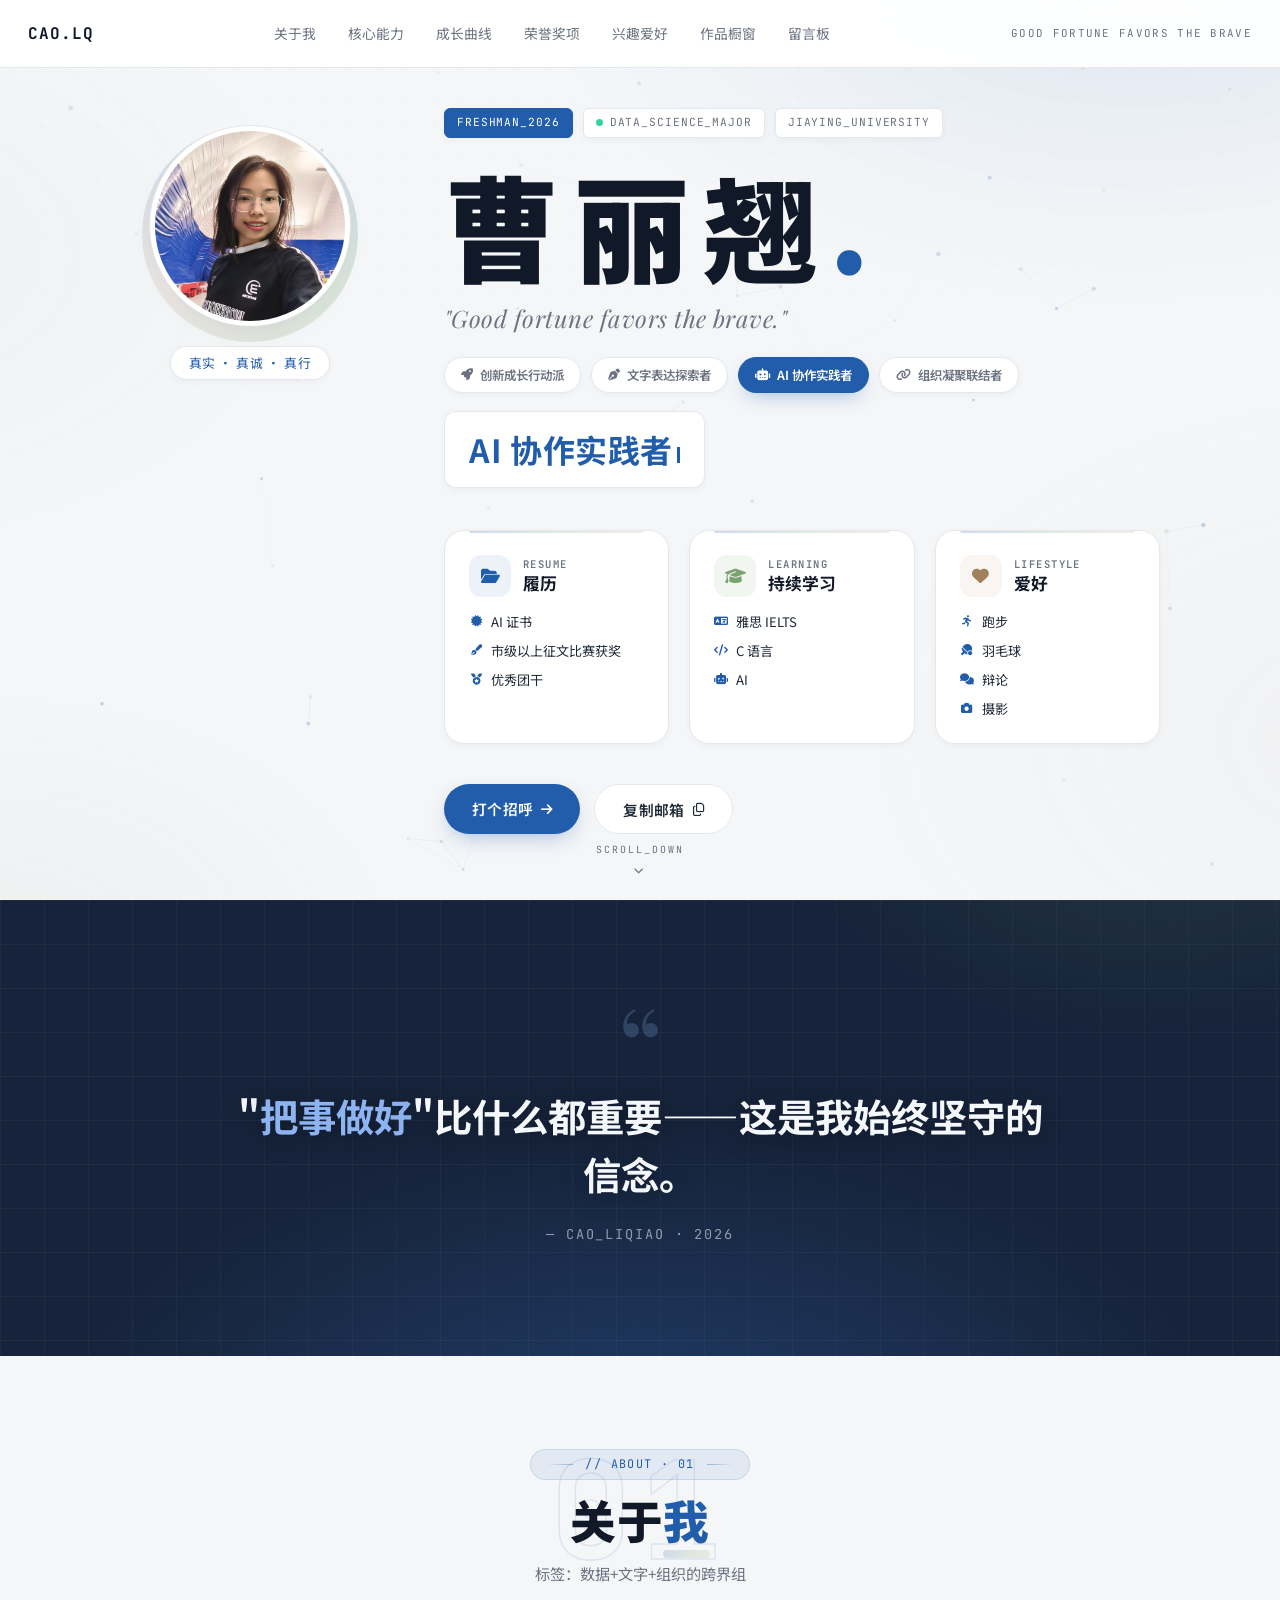
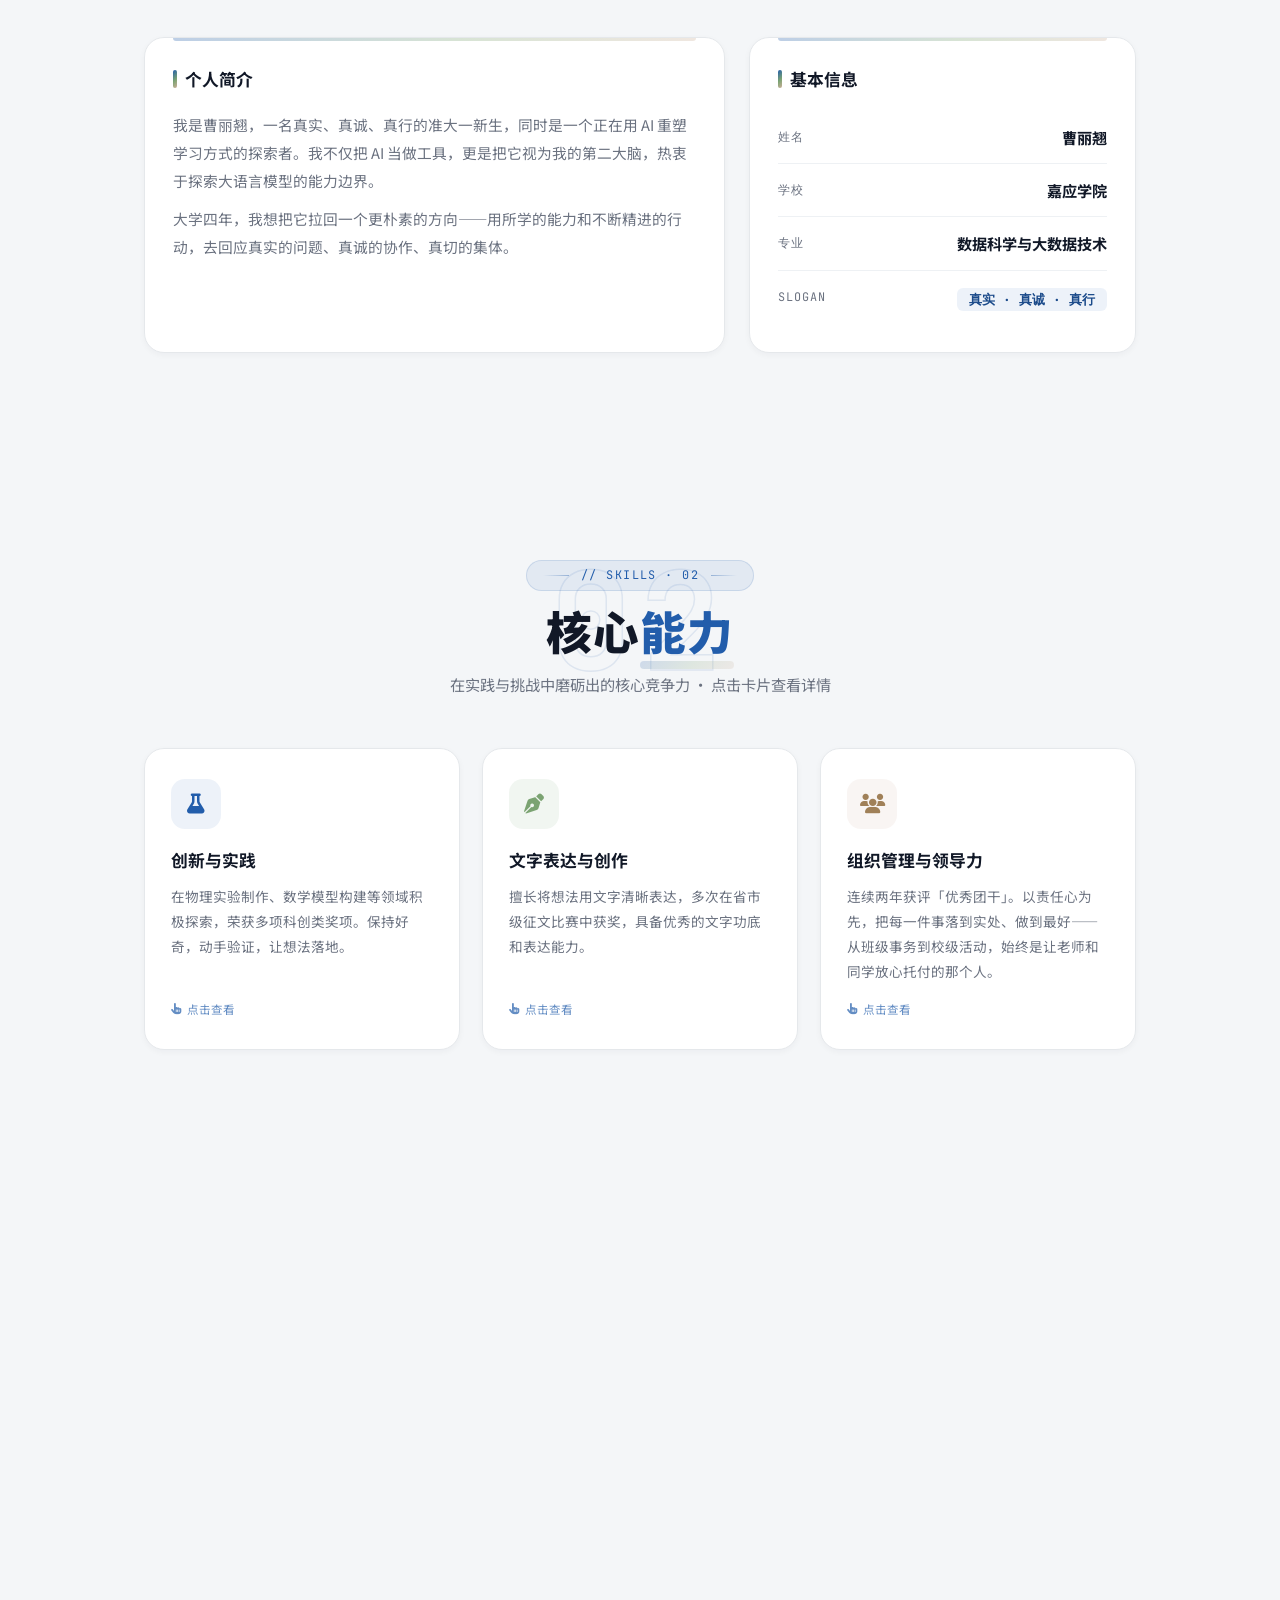
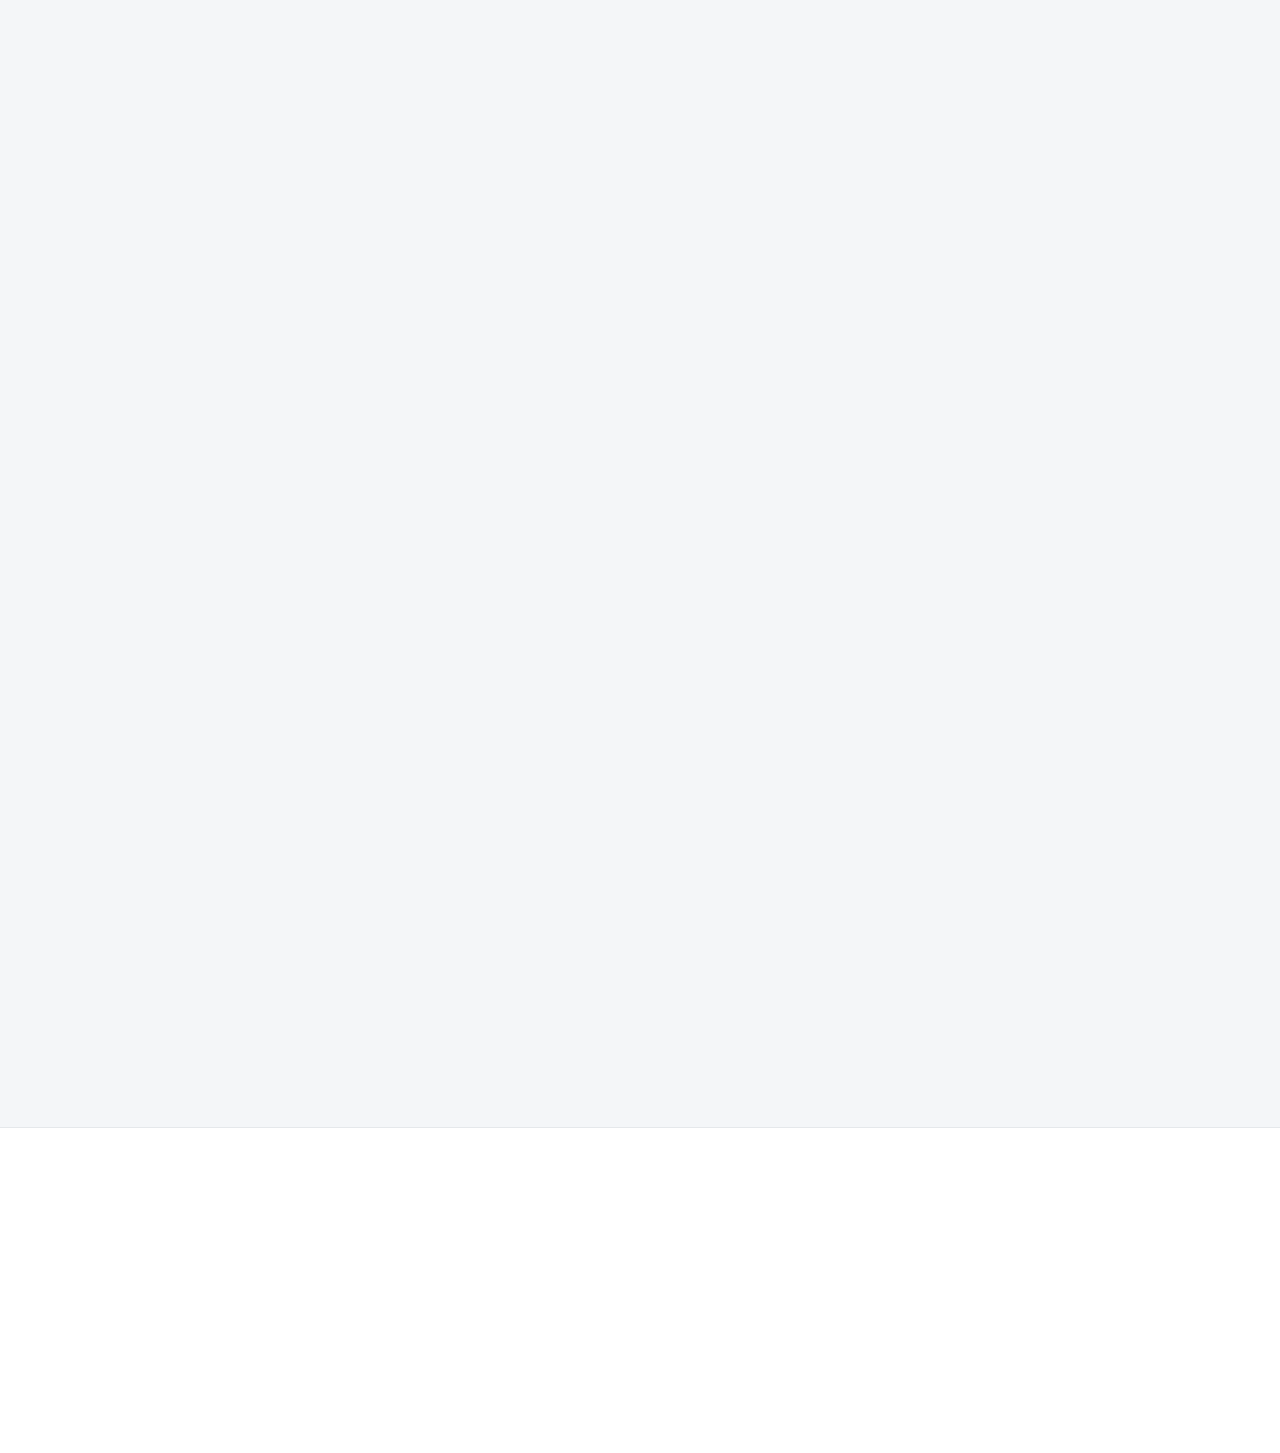
==== index.html @ 05ab41dd "Initial commit: personal resume site" ====
<!DOCTYPE html>
<html lang="zh-CN" data-theme="light">
<head>
  <meta charset="utf-8" />
  <meta name="viewport" content="width=device-width, initial-scale=1" />
  <title>曹丽翘 | 个人主页</title>
  <meta name="description" content="曹丽翘的个人主页 — 文字表达的探索者。Good fortune favors the brave." />
  <meta name="keywords" content="曹丽翘,个人简历,嘉应学院,数据科学与大数据技术,AI" />

  <!-- 字体 & 图标 -->
  <link rel="stylesheet" href="https://cdnjs.cloudflare.com/ajax/libs/font-awesome/6.5.1/css/all.min.css" />
  <link rel="preconnect" href="https://fonts.googleapis.com" />
  <link rel="preconnect" href="https://fonts.gstatic.com" crossorigin />
  <link href="https://fonts.googleapis.com/css2?family=JetBrains+Mono:wght@400;500;600;700&family=Noto+Sans+SC:wght@300;400;500;700;900&family=Playfair+Display:ital,wght@0,400;0,700;0,900;1,400;1,700;1,900&display=swap" rel="stylesheet" />

  <link rel="stylesheet" href="css/style.css" />
</head>
<body>

  <!-- 顶部滚动进度条 -->
  <div id="progress-bar" aria-hidden="true"></div>

  <!-- 背景粒子画布 -->
  <canvas id="particle-canvas" aria-hidden="true"></canvas>

  <!-- 自定义光标 -->
  <div class="cursor-dot" aria-hidden="true"></div>
  <div class="cursor-ring" aria-hidden="true"></div>

  <!-- ======== 导航 ======== -->
  <header class="nav" id="top">
    <a class="nav-logo" href="#top">CAO.LQ</a>
    <nav class="nav-links" aria-label="主导航">
      <a href="#about">关于我</a>
      <a href="#skills">核心能力</a>
      <a href="#growth">成长曲线</a>
      <a href="#honors">荣誉奖项</a>
      <a href="#interests">兴趣爱好</a>
      <a href="#showcase">作品橱窗</a>
      <a href="#guestbook">留言板</a>
    </nav>
    <span class="nav-tagline">GOOD FORTUNE FAVORS THE BRAVE</span>
    <button class="nav-burger" aria-label="打开菜单"><i class="fa-solid fa-bars"></i></button>
  </header>

  <!-- ======== Hero ======== -->
  <section class="hero" id="hero">
    <div class="hero-inner">
      <aside class="hero-visual" data-reveal>
        <div class="hero-avatar">
          <img src="assets/avatar.jpg" alt="曹丽翘" />
        </div>
        <span class="hero-motto">真实 · 真诚 · 真行</span>
      </aside>

      <div class="hero-content">
        <div class="hero-tags" data-reveal>
          <span class="tag tag-dark">FRESHMAN_2026</span>
          <span class="tag"><span class="tag-dot"></span>DATA_SCIENCE_MAJOR</span>
          <span class="tag">JIAYING_UNIVERSITY</span>
        </div>

        <h1 class="hero-name" aria-label="曹丽翘">
          <span class="hero-char" data-reveal>曹</span>
          <span class="hero-char" data-reveal>丽</span>
          <span class="hero-char" data-reveal>翘</span>
          <span class="hero-char hero-dot" data-reveal>.</span>
        </h1>

        <p class="hero-quote" data-reveal>"Good fortune favors the brave."</p>

        <div class="hero-role-switcher" id="hero-role-switcher" data-reveal>
          <div class="role-tabs" role="tablist" aria-label="角色标签">
            <button class="role-tab active" role="tab" aria-selected="true" data-index="0">
              <i class="fa-solid fa-rocket"></i> 创新成长行动派
            </button>
            <button class="role-tab" role="tab" aria-selected="false" data-index="1">
              <i class="fa-solid fa-pen-nib"></i> 文字表达探索者
            </button>
            <button class="role-tab" role="tab" aria-selected="false" data-index="2">
              <i class="fa-solid fa-robot"></i> AI 协作实践者
            </button>
            <button class="role-tab" role="tab" aria-selected="false" data-index="3">
              <i class="fa-solid fa-link"></i> 组织凝聚联结者
            </button>
          </div>
          <div class="role-display">
            <span class="role-text" id="role-text">创新成长行动派</span>
            <span class="role-cursor" aria-hidden="true"></span>
          </div>
        </div>

        <div class="hero-badges" data-reveal>
          <div class="badge-card">
            <div class="badge-head">
              <div class="badge-icon"><i class="fa-solid fa-folder-open"></i></div>
              <div class="badge-label">RESUME <strong>履历</strong></div>
            </div>
            <ul class="badge-list">
              <li><i class="fa-solid fa-certificate"></i>AI 证书</li>
              <li><i class="fa-solid fa-pen-fancy"></i>市级以上征文比赛获奖</li>
              <li><i class="fa-solid fa-medal"></i>优秀团干</li>
            </ul>
          </div>
          <div class="badge-card">
            <div class="badge-head">
              <div class="badge-icon"><i class="fa-solid fa-graduation-cap"></i></div>
              <div class="badge-label">LEARNING <strong>持续学习</strong></div>
            </div>
            <ul class="badge-list">
              <li><i class="fa-solid fa-language"></i>雅思 IELTS</li>
              <li><i class="fa-solid fa-code"></i>C 语言</li>
              <li><i class="fa-solid fa-robot"></i>AI</li>
            </ul>
          </div>
          <div class="badge-card">
            <div class="badge-head">
              <div class="badge-icon"><i class="fa-solid fa-heart"></i></div>
              <div class="badge-label">LIFESTYLE <strong>爱好</strong></div>
            </div>
            <ul class="badge-list">
              <li><i class="fa-solid fa-person-running"></i>跑步</li>
              <li><i class="fa-solid fa-table-tennis-paddle-ball"></i>羽毛球</li>
              <li><i class="fa-solid fa-comments"></i>辩论</li>
              <li><i class="fa-solid fa-camera"></i>摄影</li>
            </ul>
          </div>
        </div>

        <div class="hero-actions" data-reveal>
          <a class="btn btn-primary" href="#guestbook">打个招呼 <i class="fa-solid fa-arrow-right"></i></a>
          <button class="btn btn-ghost" id="copy-email">复制邮箱 <i class="fa-regular fa-copy"></i></button>
        </div>
      </div>
    </div>
    <div class="hero-scroll" aria-hidden="true">SCROLL_DOWN <i class="fa-solid fa-chevron-down"></i></div>
  </section>

  <!-- ======== 信念引用（深色锚点区） ======== -->
  <section class="belief" id="belief">
    <div class="belief-inner" data-reveal>
      <span class="belief-mark" aria-hidden="true">&ldquo;</span>
      <p>"<em>把事做好</em>"比什么都重要——这是我始终坚守的信念。</p>
      <cite>— CAO_LIQIAO · 2026</cite>
    </div>
  </section>

  <main>

    <!-- ======== ABOUT · 关于我 ======== -->
    <section class="section" id="about">
      <div class="section-head" data-reveal data-num="01">
        <span class="section-code">// ABOUT · 01</span>
        <h2>关于<em>我</em></h2>
        <p class="section-sub">标签：数据+文字+组织的跨界组</p>
      </div>

      <div class="about-grid">
        <div class="panel" data-reveal>
          <h3 class="panel-title">个人简介</h3>
          <p>我是曹丽翘，一名真实、真诚、真行的准大一新生，同时是一个正在用 AI 重塑学习方式的探索者。我不仅把 AI 当做工具，更是把它视为我的第二大脑，热衷于探索大语言模型的能力边界。</p>
          <p>大学四年，我想把它拉回一个更朴素的方向——用所学的能力和不断精进的行动，去回应真实的问题、真诚的协作、真切的集体。</p>
        </div>
        <div class="panel" data-reveal>
          <h3 class="panel-title">基本信息</h3>
          <ul class="info-list">
            <li><span class="info-label">姓名</span><span class="info-value">曹丽翘</span></li>
            <li><span class="info-label">学校</span><span class="info-value">嘉应学院</span></li>
            <li><span class="info-label">专业</span><span class="info-value">数据科学与大数据技术</span></li>
            <li><span class="info-label">Slogan</span><span class="info-value"><code class="info-code">真实 · 真诚 · 真行</code></span></li>
          </ul>
        </div>
      </div>
    </section>

    <!-- ======== SKILLS · 核心能力 ======== -->
    <section class="section" id="skills">
      <div class="section-head" data-reveal data-num="02">
        <span class="section-code">// SKILLS · 02</span>
        <h2>核心<em>能力</em></h2>
        <p class="section-sub">在实践与挑战中磨砺出的核心竞争力 · 点击卡片查看详情</p>
      </div>

      <div class="skills-grid">
        <article class="skill-card" data-reveal tabindex="0" role="button" data-skill="innovation">
          <div class="skill-icon"><i class="fa-solid fa-flask"></i></div>
          <h3>创新与实践</h3>
          <p>在物理实验制作、数学模型构建等领域积极探索，荣获多项科创类奖项。保持好奇，动手验证，让想法落地。</p>
          <span class="skill-hint"><i class="fa-solid fa-hand-pointer"></i> 点击查看</span>
        </article>
        <article class="skill-card" data-reveal tabindex="0" role="button" data-skill="writing">
          <div class="skill-icon"><i class="fa-solid fa-pen-nib"></i></div>
          <h3>文字表达与创作</h3>
          <p>擅长将想法用文字清晰表达，多次在省市级征文比赛中获奖，具备优秀的文字功底和表达能力。</p>
          <span class="skill-hint"><i class="fa-solid fa-hand-pointer"></i> 点击查看</span>
        </article>
        <article class="skill-card" data-reveal tabindex="0" role="button" data-skill="leadership">
          <div class="skill-icon"><i class="fa-solid fa-users"></i></div>
          <h3>组织管理与领导力</h3>
          <p>连续两年获评「优秀团干」。以责任心为先，把每一件事落到实处、做到最好——从班级事务到校级活动，始终是让老师和同学放心托付的那个人。</p>
          <span class="skill-hint"><i class="fa-solid fa-hand-pointer"></i> 点击查看</span>
        </article>
      </div>
    </section>

    <!-- ======== GROWTH · 成长曲线 ======== -->
    <section class="section" id="growth">
      <div class="section-head" data-reveal data-num="03">
        <span class="section-code">// JOURNEY · 03</span>
        <h2>成长<em>曲线</em></h2>
        <p class="section-sub">看斜率，不看截距 · 每一步都在变陡</p>
      </div>

      <div class="panel growth-panel" data-reveal>
        <p>大一新生没有耀眼的成就，但有<strong>"斜率"</strong>—— 从爱写作的小孩一路涨到建网站的数据科学新生。</p>
        <p>这条上升线就是我的 motto 的可视化：<em class="quote-en">"Grow through what you go through."</em></p>

        <div class="timeline">
          <div class="timeline-item" data-reveal>
            <span class="timeline-dot"></span>
            <div class="timeline-body">
              <span class="timeline-stage">小学</span>
              <strong>写作萌发</strong>
              <p>第一次投稿被表扬</p>
            </div>
          </div>
          <div class="timeline-item" data-reveal>
            <span class="timeline-dot"></span>
            <div class="timeline-body">
              <span class="timeline-stage">初中</span>
              <strong>系统化</strong>
              <p>班干 · 征文 · 跑步</p>
            </div>
          </div>
          <div class="timeline-item" data-reveal>
            <span class="timeline-dot"></span>
            <div class="timeline-body">
              <span class="timeline-stage">高中</span>
              <strong>科创突破</strong>
              <p>物理实验一等奖</p>
            </div>
          </div>
          <div class="timeline-item" data-reveal>
            <span class="timeline-dot"></span>
            <div class="timeline-body">
              <span class="timeline-stage">大一</span>
              <strong>数据科学</strong>
              <p>建网站 · 坦克大战 · 拼豆神器</p>
            </div>
          </div>
        </div>
        <p class="timeline-title">成长曲线 · 斜率比截距重要</p>
      </div>
    </section>

    <!-- ======== HONORS · 荣誉奖项 ======== -->
    <section class="section" id="honors">
      <div class="section-head" data-reveal data-num="04">
        <span class="section-code">// HONORS · 04</span>
        <h2>荣誉<em>奖项</em></h2>
        <p class="section-sub">每一步脚印，都是成长的见证 · 点击查看奖状原图</p>
      </div>

      <div class="honors">
        <h3 class="honor-cat">AI 认证</h3>
        <article class="honor-card" data-reveal>
          <div class="honor-body">
            <h4>科大讯飞 AI 大学堂 · 系列认证</h4>
            <p>RAG 工程师 · Prompt 工程师 · 微调工程师 · 智能体工程师</p>
          </div>
          <button class="btn btn-small award-btn" data-title="科大讯飞 AI 大学堂 · 系列认证" data-slugs="ai-rag,ai-prompt,ai-tuning,ai-agent">查看奖状 <em class="multi-num">4 张</em></button>
        </article>
        <article class="honor-card" data-reveal>
          <div class="honor-body">
            <h4>达摩院 · 人工智能训练师证书</h4>
            <p>阿里云智能客服方向 · 初级 / 高级</p>
          </div>
          <button class="btn btn-small award-btn" data-title="达摩院 · 人工智能训练师证书" data-slugs="ai-trainer-junior,ai-trainer-advanced">查看奖状 <em class="multi-num">2 张</em></button>
        </article>
        <article class="honor-card" data-reveal>
          <div class="honor-body">
            <h4>Datawhale × 豆包 MarsCode · AI + 编程能力认证</h4>
            <p>AI 辅助编程实践能力认证</p>
          </div>
          <button class="btn btn-small award-btn" data-title="Datawhale × 豆包 MarsCode · AI + 编程能力认证" data-slug="ai-coding">查看奖状</button>
        </article>

        <h3 class="honor-cat">市级</h3>
        <article class="honor-card" data-reveal>
          <div class="honor-body">
            <h4>广东省少年儿童践行社会主义核心价值观主题征文 · 湛江市高中组优秀作品奖</h4>
            <p>《扣紧诚信扣，点亮人生路》· 2024年主题活动</p>
          </div>
          <button class="btn btn-small award-btn" data-title="《扣紧诚信扣，点亮人生路》· 湛江市高中组优秀作品奖" data-slug="honor-integrity-city">查看奖状</button>
        </article>
        <article class="honor-card" data-reveal>
          <div class="honor-body">
            <h4>《奔跑人生：在步履间沉淀快乐的答案》· 市三等奖</h4>
            <p>全市中小学生"我运动，我快乐"主题征文比赛 · 高中组</p>
          </div>
          <button class="btn btn-small award-btn" data-title="《奔跑人生》· 市三等奖" data-slug="honor-running-city">查看奖状</button>
        </article>

        <h3 class="honor-cat">校级</h3>
        <article class="honor-card" data-reveal>
          <div class="honor-body">
            <h4>"我运动，我快乐"征文 · 校高中组一等奖</h4>
            <p>2025年岭南师院附中主题征文评选活动</p>
          </div>
          <button class="btn btn-small award-btn" data-title="「我运动，我快乐」征文 · 校一等奖" data-slug="honor-running-school">查看奖状</button>
        </article>
        <article class="honor-card" data-reveal>
          <div class="honor-body">
            <h4>"优秀团干"荣誉称号（连续两年）</h4>
            <p>2024-2025学年度、2023-2024学年度"五四评优"</p>
          </div>
          <button class="btn btn-small award-btn" data-title="优秀团干（连续两年）" data-slugs="honor-cadre-2324,honor-cadre-2425">查看奖状 <em class="multi-num">2 张</em></button>
        </article>
        <article class="honor-card" data-reveal>
          <div class="honor-body">
            <h4>物理创新实验制作竞赛 · 一等奖</h4>
            <p>2023-2024学年第一学期高一年级</p>
          </div>
          <button class="btn btn-small award-btn" data-title="物理创新实验制作 · 一等奖" data-slug="honor-physics-exp">查看奖状</button>
        </article>
        <article class="honor-card" data-reveal>
          <div class="honor-body">
            <h4>数学立体模型制作比赛 · 一等奖</h4>
            <p>2023-2024学年度高一 · "科技城市·未来家园"</p>
          </div>
          <button class="btn btn-small award-btn" data-title="数学立体模型制作 · 一等奖" data-slug="honor-math-model">查看奖状</button>
        </article>
        <article class="honor-card" data-reveal>
          <div class="honor-body">
            <h4>第三届英语配音大赛决赛 · 二等奖</h4>
            <p>2023-2024学年第二学期高一年级</p>
          </div>
          <button class="btn btn-small award-btn" data-title="英语配音大赛 · 二等奖" data-slug="honor-english-dubbing">查看奖状</button>
        </article>
      </div>
    </section>

    <!-- ======== INTERESTS · 兴趣爱好 ======== -->
    <section class="section" id="interests">
      <div class="section-head" data-reveal data-num="05">
        <span class="section-code">// INTERESTS · 05</span>
        <h2>兴趣<em>爱好</em></h2>
        <p class="section-sub">享受坚持与挑战的过程</p>
      </div>

      <div class="interests-grid">
        <article class="interest-card" data-reveal>
          <i class="fa-solid fa-person-running"></i>
          <h3>跑步</h3>
          <p>享受奔跑时风掠过耳畔的感觉，每一步都是对自我的超越。坚持让我更强大。</p>
        </article>
        <article class="interest-card" data-reveal>
          <i class="fa-solid fa-comments"></i>
          <h3>听辩论赛</h3>
          <p>热爱思维的碰撞与逻辑的交锋，在辩论中学习不同的视角，锻炼批判性思维。</p>
        </article>
        <article class="interest-card" data-reveal>
          <i class="fa-solid fa-table-tennis-paddle-ball"></i>
          <h3>打羽毛球</h3>
          <p>球场上的每一次挥拍都是专注与反应的考验，享受竞技带来的快乐与成长。</p>
        </article>
      </div>
    </section>

    <!-- ======== SHOWCASE · 作品橱窗 ======== -->
    <section class="section" id="showcase">
      <div class="section-head" data-reveal data-num="06">
        <span class="section-code">// SHOWCASE · 06</span>
        <h2>作品<em>橱窗</em></h2>
        <p class="section-sub">Show, don't tell — 这就是我用 AI 做出的东西</p>
      </div>

      <div class="showcase-list">
        <div class="showcase-card" data-reveal>
          <div class="showcase-head">
            <div>
              <h3>附加题 · 坦克大战 <span class="showcase-en">Battle City</span></h3>
              <p class="showcase-desc">保护基地 · 消灭敌军 · WASD / 方向键移动 · Space 开火</p>
            </div>
            <button class="btn btn-primary" id="game-start">▶ 开始游戏</button>
          </div>

          <div class="game-canvas-box">
            <div class="game-brand">曹丽翘 <span>×</span> 浪尖社区</div>
            <canvas id="game-canvas" width="520" height="520"></canvas>
            <div class="game-overlay" id="game-overlay">
              <div class="game-overlay-inner">
                <h4 id="overlay-title">TANK BATTLE</h4>
                <p id="overlay-sub">保护基地 · 消灭敌军</p>
                <button class="btn btn-primary" id="overlay-btn">开始游戏</button>
              </div>
            </div>
          </div>

          <div class="game-touch">
            <div class="touch-dpad" id="touch-dpad">
              <button class="touch-btn" data-dir="up" aria-label="上"><i class="fa-solid fa-arrow-up"></i></button>
              <button class="touch-btn" data-dir="left" aria-label="左"><i class="fa-solid fa-arrow-left"></i></button>
              <button class="touch-btn" data-dir="right" aria-label="右"><i class="fa-solid fa-arrow-right"></i></button>
              <button class="touch-btn" data-dir="down" aria-label="下"><i class="fa-solid fa-arrow-down"></i></button>
            </div>
            <button class="touch-btn touch-fire" id="touch-fire" aria-label="开火"><i class="fa-solid fa-crosshairs"></i></button>
          </div>
          <p class="game-hint">提示：移动端 / 预览面板请使用下方屏幕按键</p>

          <div class="showcase-info">
            <h4>AI 协作说明</h4>
            <p>这个游戏是我用 <strong>AI 协作</strong>完成的。我负责<strong>设计决策</strong>（玩法规则、地图布局、配色风格、难度曲线），AI 负责把我的想法<strong>翻译成代码</strong>。</p>
            <p><strong>技术栈</strong>：HTML5 Canvas + TypeScript 游戏引擎，原生 <code>requestAnimationFrame</code> 渲染循环，无第三方游戏库——所有碰撞检测、AI 寻路、粒子效果都是从零写的。</p>
            <p><strong>我学到了什么</strong>：游戏开发不只是写代码，更是<strong>系统设计</strong>——状态机、实体管理、帧率无关运动。AI 是杠杆，但<strong>驾驭 AI 的判断力</strong>才是真正的能力。</p>
            <div class="skill-tags">
              <span>Canvas API</span><span>TypeScript</span><span>AABB碰撞</span><span>状态机</span><span>触屏适配</span><span>游戏循环</span><span>粒子效果</span>
            </div>
          </div>
        </div>

        <div class="showcase-card" data-reveal>
          <div class="showcase-head">
            <div>
              <h3>拼豆神器 <span class="showcase-en">Pixel Bead Studio</span></h3>
              <p class="showcase-desc">浪尖社区风格 · 照片一键转拼豆图纸</p>
            </div>
            <a class="btn btn-primary" href="https://db58q6y66mp1.meoo.pub" target="_blank" rel="noopener noreferrer">▶ 直接开玩 <i class="fa-solid fa-arrow-up-right-from-square"></i></a>
          </div>

          <div class="showcase-media" id="bead-media">
            <div class="showcase-gallery" id="bead-gallery">
              <figure>
                <img src="assets/showcase/bead-home.jpg" alt="拼豆神器首页" loading="lazy" />
                <figcaption>首页 · 浪尖儿社区风格</figcaption>
              </figure>
              <figure>
                <img src="assets/showcase/bead-preview.png" alt="拼豆图纸预览" loading="lazy" />
                <figcaption>图纸预览 · 颜色与物料清单</figcaption>
              </figure>
            </div>
          </div>

          <div class="showcase-info">
            <h4>AI 协作说明</h4>
            <p>这个「拼豆神器」基于<strong>秒悟上已经开源的项目</strong>改造而来。我把它调整成了<strong>浪尖社区风格</strong>的交互与视觉：上传照片即可生成对应的拼豆图纸，降低手工设计门槛。</p>
            <p>在改造过程中，我负责<strong>风格定位、交互流程与页面结构</strong>，AI 协助完成代码实现与细节调优。它是我把「已有开源能力」与「社区品牌感」结合的一次实践。</p>
            <div class="skill-tags">
              <span>开源二次创作</span><span>秒悟生态</span><span>浪尖社区</span><span>图像生成</span><span>交互设计</span>
            </div>
          </div>
        </div>
      </div>
    </section>

    <!-- ======== GUESTBOOK · Communication ======== -->
    <section class="section" id="guestbook">
      <div class="section-head" data-reveal data-num="07">
        <span class="section-code">// Communication · 07</span>
        <h2>真诚交流。<em>真心回应。</em></h2>
        <p class="section-sub">每一次连接都指向更好的未来。</p>
      </div>

      <div class="gb-tools" data-reveal>
        <span class="gb-mode" id="gb-mode" style="display:none"></span>
        <div class="gb-actions">
          <button class="gb-refresh" id="gb-refresh" type="button"><i class="fa-solid fa-rotate"></i> SYNC</button>
          <a class="gb-admin-link" href="admin.html" title="留言管理">[ ADMIN ]</a>
        </div>
      </div>

      <div class="guestbook-grid">
        <form class="panel gb-form" id="gb-form" data-reveal>
          <div class="gb-field">
            <label class="gb-label"><span>01 / 身份标识</span></label>
            <input class="gb-input" id="gb-name" type="text" maxlength="20" placeholder="你的名字 / 昵称" required />
          </div>
          <div class="gb-field">
            <label class="gb-label"><span>02 / 消息内容</span></label>
            <textarea class="gb-input gb-textarea" id="gb-text" maxlength="200" placeholder="想对曹丽翘说点什么…" required></textarea>
            <div class="gb-counter"><span id="gb-count">0</span> / 200</div>
          </div>
          <button class="btn btn-primary gb-send" type="submit">发送信息 <i class="fa-solid fa-paper-plane"></i></button>
          <p class="gb-status" id="gb-status"></p>
        </form>

        <div class="gb-list" data-reveal>
          <div class="gb-empty" id="gb-empty">
            <i class="fa-solid fa-satellite-dish"></i>
            <p>NO_SIGNAL — 成为第一条留言</p>
          </div>
          <div class="gb-messages" id="gb-messages"></div>
        </div>
      </div>
    </section>

  </main>

  <!-- ======== Footer ======== -->
  <footer class="footer">
    <span class="footer-watermark" aria-hidden="true">CAO.LIQIAO</span>
    <div class="contact-bar" data-reveal>
      <div class="contact-item">
        <div class="contact-label"><i class="fa-solid fa-mobile-screen"></i>手机号</div>
        <a href="tel:17875836825">178-7583-6825</a>
      </div>
      <div class="contact-item">
        <div class="contact-label"><i class="fa-solid fa-envelope"></i>邮箱</div>
        <a href="mailto:3813271225@qq.com">3813271225@qq.com</a>
      </div>
      <div class="contact-item">
        <div class="contact-label"><i class="fa-brands fa-qq"></i>QQ</div>
        <span>3813271225</span>
      </div>
      <div class="contact-item">
        <div class="contact-label"><i class="fa-solid fa-location-dot"></i>所在地</div>
        <span>广东 · 梅州</span>
      </div>
    </div>
    <p class="footer-meta">Made with <i class="fa-solid fa-heart"></i> by 曹丽翘</p>
    <p class="footer-quote">"Good fortune favors the brave." · 2026</p>
  </footer>

  <!-- 技能详情弹窗 -->
  <div class="modal skill-modal" id="skill-modal" role="dialog" aria-modal="true" aria-label="能力详情">
    <div class="modal-backdrop" data-close="skill-modal"></div>
    <div class="modal-box">
      <button class="modal-close" data-close="skill-modal" aria-label="关闭"><i class="fa-solid fa-xmark"></i></button>
      <h4 class="modal-title" id="skill-modal-title"></h4>
      <div class="modal-body" id="skill-modal-body"></div>
    </div>
  </div>

  <!-- 奖状弹窗 -->
  <div class="modal" id="award-modal" role="dialog" aria-modal="true" aria-label="奖状查看">
    <div class="modal-backdrop" data-close="modal"></div>
    <div class="modal-box">
      <button class="modal-close" data-close="modal" aria-label="关闭"><i class="fa-solid fa-xmark"></i></button>
      <h4 class="modal-title" id="award-modal-title"></h4>
      <div class="modal-body" id="award-modal-body">
        <div class="award-placeholder">
          <i class="fa-regular fa-image"></i>
          <p>奖状图片待补充</p>
          <p class="award-tip">把奖状照片放进 <code>assets/awards/</code> 目录即可显示</p>
        </div>
      </div>
    </div>
  </div>

  <script src="js/main.js"></script>
  <script src="js/particles.js"></script>
  <script src="js/game.js"></script>
  <script src="js/config.js"></script>
  <script src="js/guestbook.js"></script>
</body>
</html>
---- css/style.css ----
/* ============================================================
   曹丽翘个人主页 · 设计系统 v2
   风格：简历风 / 浅色大气 / 卡片化 / 大留白
   主色：蓝 #225DAB · 绿 #7BA372 · 棕 #CBAF98
   参考：米白背景 + 圆角白卡 + 大字号标题
   ============================================================ */

/* ---------- 设计变量 ---------- */
:root {
  /* 色彩 */
  --c-primary: #225DAB;
  --c-primary-dark: #1a4a8a;
  --c-primary-soft: rgba(34, 93, 171, 0.08);
  --c-primary-mid: rgba(34, 93, 171, 0.16);
  --c-green: #7BA372;
  --c-green-soft: rgba(123, 163, 114, 0.10);
  --c-brown: #CBAF98;
  --c-brown-soft: rgba(203, 175, 152, 0.12);

  /* 中性色（浅色主题） */
  --bg: #f4f6f8;
  --bg-soft: #eef1f4;
  --surface: #ffffff;
  --text: #1f2937;
  --text-strong: #111827;
  --text-muted: #6b7280;
  --card-border: #e5e8eb;
  --card-border-hover: rgba(34, 93, 171, 0.35);

  /* 渐变 */
  --gradient-progress: linear-gradient(90deg, var(--c-primary), var(--c-green));
  --gradient-accent: linear-gradient(135deg, var(--c-primary), var(--c-green) 55%, var(--c-brown));

  /* 字体 */
  --font-sans: "Noto Sans SC", -apple-system, BlinkMacSystemFont, "Segoe UI", sans-serif;
  --font-mono: "JetBrains Mono", ui-monospace, SFMono-Regular, Menlo, Consolas, monospace;
  --font-serif: "Playfair Display", Georgia, serif;

  /* 尺寸 */
  --nav-h: 68px;
  --container: 1040px;
  --radius: 20px;
  --radius-sm: 12px;
  --radius-xs: 8px;

  /* 阴影 */
  --shadow-sm: 0 2px 6px rgba(17, 24, 39, 0.04);
  --shadow-md: 0 12px 32px -14px rgba(17, 24, 39, 0.10);
  --shadow-lg: 0 28px 64px -22px rgba(17, 24, 39, 0.16);

  /* 过渡 */
  --ease: cubic-bezier(0.22, 0.61, 0.36, 1);
}

/* ---------- 基础 ---------- */
*, *::before, *::after { box-sizing: border-box; margin: 0; padding: 0; }

html {
  line-height: 1.6;
  -webkit-text-size-adjust: 100%;
  scroll-behavior: smooth;
  scroll-padding-top: calc(var(--nav-h) + 16px);
}

body {
  font-family: var(--font-sans);
  background: var(--bg);
  color: var(--text);
  font-weight: 400;
  overflow-x: hidden;
  min-height: 100vh;
  -webkit-font-smoothing: antialiased;
}

/* 全局氛围层：柔和三色光晕（固定定位，纯合成，无重绘成本） */
body::before {
  content: "";
  position: fixed;
  inset: 0;
  z-index: -1;
  pointer-events: none;
  background:
    radial-gradient(1000px 620px at 88% -8%, rgba(34, 93, 171, 0.055), transparent 62%),
    radial-gradient(820px 520px at -12% 28%, rgba(123, 163, 114, 0.045), transparent 58%),
    radial-gradient(900px 600px at 108% 82%, rgba(203, 175, 152, 0.055), transparent 58%);
}

/* 全局氛围层：细点阵网格（顶部较明显，向下淡出） */
body::after {
  content: "";
  position: fixed;
  inset: 0;
  z-index: -1;
  pointer-events: none;
  background-image: radial-gradient(rgba(17, 24, 39, 0.045) 1px, transparent 1px);
  background-size: 28px 28px;
  -webkit-mask-image: linear-gradient(180deg, rgba(0, 0, 0, 0.8), transparent 46%);
  mask-image: linear-gradient(180deg, rgba(0, 0, 0, 0.8), transparent 46%);
}

img { max-width: 100%; display: block; }
a { color: inherit; text-decoration: none; }
button { font-family: inherit; cursor: pointer; border: none; background: none; color: inherit; }
input, textarea { font-family: inherit; }
ul, ol { list-style: none; }
code, kbd, pre { font-family: var(--font-mono); font-size: 0.9em; }

::selection { background: var(--c-primary-soft); color: var(--c-primary-dark); }

/* 滚动条 */
::-webkit-scrollbar { width: 10px; height: 10px; }
::-webkit-scrollbar-track { background: var(--bg-soft); }
::-webkit-scrollbar-thumb { background: #d1d5db; border-radius: 8px; border: 2px solid var(--bg-soft); }
::-webkit-scrollbar-thumb:hover { background: var(--c-brown); }

/* ---------- 性能：视口外区块延迟渲染 ---------- */
@supports (content-visibility: auto) {
  section.section, .footer {
    content-visibility: auto;
    contain-intrinsic-size: auto 720px;
  }
}

/* ---------- 顶部进度条 ---------- */
#progress-bar {
  position: fixed;
  top: 0; left: 0;
  height: 3px;
  width: 100%;
  background: var(--gradient-progress);
  transform: scaleX(0);
  transform-origin: left center;
  z-index: 10000;
  box-shadow: 0 0 10px rgba(34, 93, 171, 0.3);
  will-change: transform;
}

/* ---------- 背景粒子画布 ---------- */
#particle-canvas {
  position: fixed;
  inset: 0;
  width: 100%;
  height: 100%;
  pointer-events: none;
  z-index: 0;
  opacity: 0.45;
}

/* ---------- 自定义光标 ---------- */
.cursor-dot, .cursor-ring {
  position: fixed;
  top: 0; left: 0;
  pointer-events: none;
  z-index: 10001;
  border-radius: 50%;
  will-change: transform;
  opacity: 0;
  transition: opacity 0.3s ease;
}

.cursor-dot { width: 8px; height: 8px; background: var(--c-primary); }

.cursor-ring {
  width: 34px; height: 34px;
  border: 1.5px solid rgba(34, 93, 171, 0.45);
  transition: opacity 0.3s ease, transform 0.15s var(--ease), width 0.2s, height 0.2s;
}

@media (hover: none), (pointer: coarse) {
  .cursor-dot, .cursor-ring { display: none; }
}

/* ---------- 布局容器 ---------- */
.section {
  max-width: var(--container);
  margin: 0 auto;
  padding: 90px 24px;
}

.section-head { margin-bottom: 52px; text-align: center; position: relative; z-index: 0; }

/* 区块编号：超大描边数字水印，衬托在标题正后方 */
.section-head::before {
  content: attr(data-num);
  position: absolute;
  top: 52%;
  left: 50%;
  transform: translate(-50%, -56%);
  font-family: var(--font-mono);
  font-size: clamp(5rem, 11vw, 8.5rem);
  font-weight: 700;
  line-height: 1;
  color: transparent;
  -webkit-text-stroke: 1.5px rgba(34, 93, 171, 0.11);
  letter-spacing: 0.06em;
  pointer-events: none;
  user-select: none;
  z-index: -1;
}

.section-code {
  font-family: var(--font-mono);
  font-size: 0.74rem;
  letter-spacing: 0.12em;
  color: var(--c-primary);
  display: inline-flex;
  align-items: center;
  gap: 12px;
  margin-bottom: 12px;
  text-transform: uppercase;
  background: var(--c-primary-soft);
  border: 1px solid rgba(34, 93, 171, 0.14);
  border-radius: 999px;
  padding: 5px 16px;
}

/* section-code 两侧的装饰短线 */
.section-code::before,
.section-code::after {
  content: "";
  width: 26px;
  height: 1px;
  background: linear-gradient(90deg, transparent, rgba(34, 93, 171, 0.4));
}

.section-code::after {
  background: linear-gradient(90deg, rgba(34, 93, 171, 0.4), transparent);
}

.section-head h2 {
  font-size: clamp(2rem, 4.6vw, 2.85rem);
  font-weight: 900;
  color: var(--text-strong);
  letter-spacing: 0.02em;
  line-height: 1.2;
}

.section-head h2 em {
  font-style: normal;
  color: var(--c-primary);
  position: relative;
}

/* em 下方的小色块下划线 */
.section-head h2 em::after {
  content: "";
  position: absolute;
  left: 0; right: 0; bottom: -6px;
  height: 8px;
  border-radius: 4px;
  background: var(--gradient-accent);
  opacity: 0.18;
  z-index: -1;
}

.section-sub {
  margin-top: 14px;
  color: var(--text-muted);
  font-size: 0.95rem;
}

/* ---------- 面板 / 通用卡片 ---------- */
.panel {
  position: relative;
  background: var(--surface);
  border: 1px solid var(--card-border);
  border-radius: var(--radius);
  padding: 28px;
  box-shadow: var(--shadow-sm);
  overflow: hidden;
  transition: border-color 0.3s var(--ease), box-shadow 0.3s var(--ease), transform 0.3s var(--ease);
}

/* 顶部渐变帽线：常驻低调，hover 时展开加深 */
.panel::after {
  content: "";
  position: absolute;
  top: 0;
  left: 28px;
  right: 28px;
  height: 3px;
  border-radius: 0 0 3px 3px;
  background: var(--gradient-accent);
  opacity: 0.3;
  transition: opacity 0.35s var(--ease), left 0.35s var(--ease), right 0.35s var(--ease);
}

.panel:hover {
  border-color: var(--card-border-hover);
  box-shadow: var(--shadow-md);
  transform: translateY(-3px);
}

.panel:hover::after { opacity: 1; left: 0; right: 0; }

.panel-title {
  font-size: 1.05rem;
  font-weight: 700;
  color: var(--text-strong);
  margin-bottom: 18px;
  display: flex;
  align-items: center;
  gap: 8px;
}

.panel-title::before {
  content: "";
  width: 4px; height: 18px;
  border-radius: 2px;
  background: var(--gradient-accent);
}

.panel p { color: var(--text-muted); font-size: 0.92rem; line-height: 1.9; }
.panel p + p { margin-top: 10px; }
.panel strong { color: var(--text-strong); font-weight: 600; }
.panel .quote-en {
  font-family: var(--font-serif);
  font-style: italic;
  font-size: 1.05rem;
  color: var(--c-primary);
}

/* ---------- 按钮 ---------- */
.btn {
  display: inline-flex;
  align-items: center;
  justify-content: center;
  gap: 8px;
  padding: 13px 28px;
  border-radius: 999px;
  font-size: 0.92rem;
  font-weight: 600;
  letter-spacing: 0.02em;
  transition: transform 0.25s var(--ease), box-shadow 0.25s var(--ease), background 0.25s var(--ease), color 0.25s, border-color 0.25s;
}

.btn i { font-size: 0.82rem; }

.btn-primary {
  background: var(--c-primary);
  color: #fff;
  box-shadow: 0 8px 22px -8px rgba(34, 93, 171, 0.45);
}

.btn-primary:hover {
  background: var(--c-primary-dark);
  transform: translateY(-2px);
  box-shadow: 0 14px 30px -10px rgba(34, 93, 171, 0.5);
}

.btn-ghost {
  background: var(--surface);
  color: var(--text);
  border: 1px solid var(--card-border);
}

.btn-ghost:hover {
  border-color: var(--c-primary);
  color: var(--c-primary);
  transform: translateY(-2px);
}

.btn-small {
  padding: 8px 16px;
  font-size: 0.8rem;
  font-weight: 500;
  white-space: nowrap;
}

/* ---------- 导航 ---------- */
.nav {
  position: fixed;
  top: 0; left: 0; right: 0;
  height: var(--nav-h);
  background: rgba(255, 255, 255, 0.96);
  border-bottom: 1px solid var(--card-border);
  display: flex;
  align-items: center;
  justify-content: space-between;
  gap: 16px;
  padding: 0 28px;
  z-index: 9000;
  backdrop-filter: blur(8px);
}

.nav-logo {
  font-family: var(--font-mono);
  font-weight: 700;
  font-size: 1rem;
  color: var(--text-strong);
  letter-spacing: 0.06em;
  transition: color 0.25s;
}

.nav-logo:hover { color: var(--c-primary); }

.nav-links {
  display: flex;
  gap: 4px;
  flex: 1;
  justify-content: center;
}

.nav-links a {
  padding: 7px 14px;
  font-size: 0.86rem;
  color: var(--text-muted);
  border-radius: 999px;
  transition: color 0.25s, background 0.25s;
}

.nav-links a:hover { color: var(--c-primary); background: var(--c-primary-soft); }

.nav-links a.active { color: var(--c-primary); background: var(--c-primary-soft); font-weight: 600; }

.nav-tagline {
  font-family: var(--font-mono);
  font-size: 0.68rem;
  letter-spacing: 0.12em;
  color: var(--text-muted);
  white-space: nowrap;
}

.nav-burger { display: none; font-size: 1.15rem; color: var(--text); }

/* 移动端导航抽屉 */
.nav-drawer {
  position: fixed;
  top: var(--nav-h);
  left: 0; right: 0;
  background: var(--surface);
  border-bottom: 1px solid var(--card-border);
  box-shadow: var(--shadow-md);
  display: none;
  flex-direction: column;
  padding: 12px;
  z-index: 8999;
}

.nav-drawer.open { display: flex; }

.nav-drawer a {
  padding: 14px 16px;
  font-size: 0.95rem;
  color: var(--text);
  border-radius: var(--radius-sm);
  border-bottom: 1px solid var(--bg-soft);
}

.nav-drawer a:last-child { border-bottom: none; }
.nav-drawer a:hover, .nav-drawer a.active { color: var(--c-primary); background: var(--c-primary-soft); }

/* ---------- Hero ---------- */
.hero {
  min-height: 100vh;
  display: flex;
  flex-direction: column;
  justify-content: center;
  align-items: center;
  padding: calc(var(--nav-h) + 24px) 24px 50px;
  position: relative;
  background:
    radial-gradient(900px 520px at 90% -10%, rgba(34, 93, 171, 0.06), transparent 60%),
    radial-gradient(720px 460px at 0% 105%, rgba(123, 163, 114, 0.06), transparent 55%);
}

.hero-inner {
  max-width: 1040px;
  width: 100%;
  position: relative;
  z-index: 1;
  display: grid;
  grid-template-columns: 260px 1fr;
  gap: 64px;
  align-items: start;
}

/* 左侧：头像 + motto */
.hero-visual {
  display: flex;
  flex-direction: column;
  align-items: center;
  gap: 20px;
  padding-top: 18px;
  text-align: center;
  position: relative;
}

.hero-avatar {
  width: 200px;
  height: 200px;
  border-radius: 50%;
  overflow: hidden;
  border: 5px solid var(--surface);
  box-shadow: var(--shadow-md), 0 0 0 1px var(--card-border);
  background: var(--surface);
  position: relative;
  transition: transform 0.45s cubic-bezier(0.22, 0.61, 0.36, 1), box-shadow 0.45s var(--ease);
}

/* 头像外圈：旋转的渐变装饰环 */
.hero-visual::before {
  content: "";
  position: absolute;
  width: 216px;
  height: 216px;
  border-radius: 50%;
  background: conic-gradient(from 0deg, var(--c-primary), var(--c-green), var(--c-brown), var(--c-primary));
  opacity: 0.22;
  z-index: -1;
  animation: avatar-ring-spin 14s linear infinite;
}

@keyframes avatar-ring-spin { to { transform: rotate(360deg); } }

.hero-avatar:hover {
  transform: scale(1.04) rotate(3deg);
  box-shadow: var(--shadow-lg), 0 0 0 1px var(--card-border-hover);
}

.hero-avatar img { width: 100%; height: 100%; object-fit: cover; }

.hero-motto {
  font-size: 0.8rem;
  color: var(--c-primary);
  background: var(--surface);
  border: 1px solid var(--card-border);
  border-radius: 999px;
  padding: 6px 18px;
  letter-spacing: 0.04em;
  box-shadow: var(--shadow-sm);
}

/* 右侧：标签行、名字、座右铭、角色切换器、卡片、按钮 */
.hero-content {
  text-align: left;
  display: flex;
  flex-direction: column;
  align-items: flex-start;
}

/* 终端风标签行（参考极客简历风） */
.hero-tags {
  display: flex;
  flex-wrap: wrap;
  gap: 10px;
  margin-bottom: 26px;
  font-family: var(--font-mono);
  font-size: 0.7rem;
  letter-spacing: 0.08em;
  text-transform: uppercase;
}

.hero-tags .tag {
  display: inline-flex;
  align-items: center;
  gap: 7px;
  padding: 5px 12px;
  border: 1px solid var(--card-border);
  border-radius: 6px;
  color: var(--text-muted);
  background: var(--surface);
  box-shadow: var(--shadow-sm);
}

.hero-tags .tag-dark {
  background: var(--c-primary);
  color: #fff;
  border-color: var(--c-primary);
}

.hero-tags .tag-dot {
  width: 7px;
  height: 7px;
  border-radius: 50%;
  background: #34d399;
  box-shadow: 0 0 0 0 rgba(52, 211, 153, 0.5);
  animation: tag-dot-pulse 2.2s infinite;
}

@keyframes tag-dot-pulse {
  0% { box-shadow: 0 0 0 0 rgba(52, 211, 153, 0.45); }
  70% { box-shadow: 0 0 0 7px rgba(52, 211, 153, 0); }
  100% { box-shadow: 0 0 0 0 rgba(52, 211, 153, 0); }
}

.hero-name {
  display: flex;
  gap: 10px;
  font-family: var(--font-sans);
  font-size: clamp(4rem, 9vw, 8rem);
  font-weight: 900;
  line-height: 1.05;
  color: var(--text-strong);
  margin-bottom: 14px;
  letter-spacing: 0.04em;
}

.hero-dot {
  color: var(--c-primary) !important;
  margin-left: -4px;
}

.hero-char {
  display: inline-block;
  opacity: 0;
}

/* 名字逐字错峰进场（配合统一 reveal animation 机制） */
.hero-char.revealed { animation: reveal-up 0.75s var(--ease) both; }
.hero-char:nth-child(2) { animation-delay: 0.1s; }
.hero-char:nth-child(3) { animation-delay: 0.2s; }
.hero-char:nth-child(4) { animation-delay: 0.3s; }

.hero-quote {
  margin: 0 0 20px;
  font-family: var(--font-serif);
  font-style: italic;
  font-size: clamp(1.1rem, 2.5vw, 1.5rem);
  color: var(--text-muted);
  letter-spacing: 0.02em;
}

/* 角色标签切换器 */
.hero-role-switcher {
  width: 100%;
  margin-bottom: 42px;
}

.role-tabs {
  display: flex;
  flex-wrap: wrap;
  gap: 10px;
  margin-bottom: 18px;
}

.role-tab {
  display: inline-flex;
  align-items: center;
  gap: 7px;
  padding: 8px 16px;
  border-radius: 999px;
  font-size: 0.78rem;
  font-weight: 600;
  color: var(--text-muted);
  background: var(--surface);
  border: 1px solid var(--card-border);
  box-shadow: var(--shadow-sm);
  transition: all 0.3s var(--ease);
}

.role-tab i { font-size: 0.75rem; }

.role-tab:hover {
  color: var(--c-primary);
  border-color: var(--c-primary-mid);
  transform: translateY(-1px);
}

.role-tab.active {
  color: #fff;
  background: var(--c-primary);
  border-color: var(--c-primary);
  box-shadow: 0 8px 20px -8px rgba(34, 93, 171, 0.45);
}

.role-tab:focus-visible {
  outline: 2px solid var(--c-primary);
  outline-offset: 2px;
}

.role-display {
  display: inline-flex;
  align-items: baseline;
  min-height: 56px;
  padding: 12px 24px;
  background: var(--surface);
  border: 1px solid var(--card-border);
  border-radius: var(--radius-sm);
  box-shadow: var(--shadow-sm);
}

.role-text {
  font-size: clamp(1.35rem, 3.2vw, 2rem);
  font-weight: 700;
  color: var(--c-primary);
  letter-spacing: 0.02em;
}

.role-cursor {
  display: inline-block;
  width: 3px;
  height: 1em;
  background: var(--c-primary);
  margin-left: 4px;
  vertical-align: middle;
  animation: cursor-blink 0.9s infinite;
}

@keyframes cursor-blink {
  0%, 100% { opacity: 1; }
  50% { opacity: 0; }
}

.hero-badges {
  width: 100%;
  display: grid;
  grid-template-columns: repeat(3, 1fr);
  gap: 20px;
  margin-bottom: 40px;
  text-align: left;
}

.badge-card {
  position: relative;
  display: flex;
  flex-direction: column;
  gap: 14px;
  background: var(--surface);
  border: 1px solid var(--card-border);
  border-radius: var(--radius);
  padding: 24px;
  box-shadow: var(--shadow-sm);
  overflow: hidden;
  transition: transform 0.3s var(--ease), box-shadow 0.3s var(--ease), border-color 0.3s var(--ease);
}

.badge-card::after {
  content: "";
  position: absolute;
  top: 0;
  left: 24px;
  right: 24px;
  height: 2px;
  border-radius: 0 0 2px 2px;
  background: var(--gradient-accent);
  opacity: 0.22;
  transition: opacity 0.35s var(--ease), left 0.35s var(--ease), right 0.35s var(--ease);
}

.badge-card:hover {
  transform: translateY(-6px);
  box-shadow: var(--shadow-md);
  border-color: var(--card-border-hover);
}

.badge-card:hover::after { opacity: 1; left: 0; right: 0; }

.badge-head {
  display: flex;
  align-items: center;
  gap: 12px;
}

.badge-icon {
  width: 42px; height: 42px;
  border-radius: 12px;
  display: flex;
  align-items: center;
  justify-content: center;
  font-size: 1.05rem;
  flex-shrink: 0;
}

.badge-card:nth-child(1) .badge-icon { background: var(--c-primary-soft); color: var(--c-primary); }
.badge-card:nth-child(2) .badge-icon { background: var(--c-green-soft); color: var(--c-green); }
.badge-card:nth-child(3) .badge-icon { background: var(--c-brown-soft); color: #a08058; }

.badge-label {
  font-family: var(--font-mono);
  font-size: 0.66rem;
  letter-spacing: 0.14em;
  color: var(--text-muted);
  font-weight: 600;
  line-height: 1.3;
}

.badge-label strong {
  display: block;
  font-family: var(--font-sans);
  font-size: 1.05rem;
  color: var(--text-strong);
  letter-spacing: 0;
  margin-top: 2px;
}

.badge-list {
  display: flex;
  flex-direction: column;
  gap: 8px;
}

.badge-list li {
  display: flex;
  align-items: center;
  gap: 8px;
  font-size: 0.82rem;
  color: var(--text);
}

.badge-list li i {
  font-size: 0.7rem;
  color: var(--c-primary);
  width: 14px;
  text-align: center;
}

.hero-actions {
  display: flex;
  gap: 14px;
  flex-wrap: wrap;
}

.hero-scroll {
  position: absolute;
  bottom: 24px;
  left: 50%;
  transform: translateX(-50%);
  font-family: var(--font-mono);
  font-size: 0.62rem;
  letter-spacing: 0.2em;
  color: var(--text-muted);
  display: flex;
  flex-direction: column;
  align-items: center;
  gap: 8px;
  animation: scroll-bounce 2s infinite;
}

@keyframes scroll-bounce {
  0%, 100% { transform: translateX(-50%) translateY(0); }
  50% { transform: translateX(-50%) translateY(7px); }
}

/* ---------- 滚动显示动画 ----------
   用 animation 而非 transition：与组件自身的 hover transition 完全解耦，
   且 animation-delay 不影响 hover 响应速度。--reveal-delay 由 JS 按容器内索引错峰设置。 */
[data-reveal] {
  opacity: 0;
  --reveal-delay: 0s;
}

[data-reveal].revealed {
  animation: reveal-up 0.75s cubic-bezier(0.22, 0.61, 0.36, 1) both;
  animation-delay: var(--reveal-delay);
}

@keyframes reveal-up {
  from { opacity: 0; transform: translateY(28px); }
  to { opacity: 1; transform: none; }
}

/* ---------- 信念引用（深色锚点区：全页唯一的深色全宽区块，形成节奏对比） ---------- */
.belief {
  position: relative;
  background:
    radial-gradient(900px 480px at 50% 120%, rgba(52, 106, 189, 0.35), transparent 65%),
    radial-gradient(600px 380px at 90% -20%, rgba(123, 163, 114, 0.14), transparent 60%),
    #16233a;
  padding: 110px 24px;
  text-align: center;
  overflow: hidden;
}

/* 深色区内部：细网格纹理 */
.belief::before {
  content: "";
  position: absolute;
  inset: 0;
  background-image:
    linear-gradient(rgba(255, 255, 255, 0.035) 1px, transparent 1px),
    linear-gradient(90deg, rgba(255, 255, 255, 0.035) 1px, transparent 1px);
  background-size: 44px 44px;
  pointer-events: none;
}

.belief-inner { max-width: 820px; margin: 0 auto; position: relative; }

/* 超大装饰引号 */
.belief-mark {
  display: block;
  font-family: var(--font-serif);
  font-size: 7rem;
  line-height: 0.6;
  color: rgba(122, 162, 224, 0.25);
  margin-bottom: 10px;
  user-select: none;
}

.belief p {
  font-family: var(--font-sans);
  font-size: clamp(1.5rem, 4vw, 2.4rem);
  font-weight: 700;
  color: #f4f7fb;
  line-height: 1.5;
  text-shadow: 0 2px 24px rgba(0, 0, 0, 0.35);
}

.belief p em {
  font-style: normal;
  color: #8db4f0;
}

.belief cite {
  display: block;
  margin-top: 22px;
  font-style: normal;
  font-size: 0.85rem;
  color: rgba(244, 247, 251, 0.55);
  font-family: var(--font-mono);
  letter-spacing: 0.14em;
}

/* ---------- ABOUT ---------- */
.about-grid {
  display: grid;
  grid-template-columns: 3fr 2fr;
  gap: 24px;
  margin-bottom: 24px;
}

/* 键值行式信息（参考作品集的 label:value 排版） */
.info-list li {
  display: flex;
  align-items: center;
  justify-content: space-between;
  gap: 16px;
  padding: 14px 0;
  border-bottom: 1px solid var(--bg-soft);
  font-size: 0.9rem;
}

.info-list li:last-child { border-bottom: none; }

.info-label {
  flex-shrink: 0;
  font-size: 0.74rem;
  color: var(--text-muted);
  font-family: var(--font-mono);
  letter-spacing: 0.08em;
  text-transform: uppercase;
}

.info-value {
  font-weight: 700;
  color: var(--text-strong);
  font-size: 0.95rem;
  text-align: right;
}

.info-code {
  background: var(--c-primary-soft);
  padding: 3px 12px;
  border-radius: 6px;
  font-size: 0.8rem;
  color: var(--c-primary-dark);
  word-break: break-all;
}

/* ---------- SKILLS ---------- */
.skills-grid {
  display: grid;
  grid-template-columns: repeat(3, 1fr);
  gap: 22px;
}

.skill-card {
  position: relative;
  background: var(--surface);
  border: 1px solid var(--card-border);
  border-radius: var(--radius);
  padding: 30px 26px;
  box-shadow: var(--shadow-sm);
  overflow: hidden;
  transition: transform 0.3s var(--ease), border-color 0.3s var(--ease), box-shadow 0.3s var(--ease);
  display: flex;
  flex-direction: column;
}

/* 顶部帽线 */
.skill-card::before {
  content: "";
  position: absolute;
  top: 0;
  left: 26px;
  right: 26px;
  height: 3px;
  border-radius: 0 0 3px 3px;
  background: var(--gradient-accent);
  opacity: 0;
  transition: opacity 0.35s var(--ease), left 0.35s var(--ease), right 0.35s var(--ease);
}

.skill-card:hover {
  transform: translateY(-7px);
  border-color: var(--card-border-hover);
  box-shadow: var(--shadow-lg);
}

.skill-card:hover::before { opacity: 1; left: 0; right: 0; }

.skill-icon {
  width: 50px; height: 50px;
  border-radius: 14px;
  background: var(--c-primary-soft);
  color: var(--c-primary);
  display: flex;
  align-items: center;
  justify-content: center;
  font-size: 1.25rem;
  margin-bottom: 18px;
  transition: transform 0.35s var(--ease);
}

.skill-card:hover .skill-icon { transform: rotate(-6deg) scale(1.08); }

.skill-card:nth-child(2) .skill-icon { background: var(--c-green-soft); color: var(--c-green); }
.skill-card:nth-child(3) .skill-icon { background: var(--c-brown-soft); color: #a08058; }

.skill-card h3 { font-size: 1.05rem; font-weight: 700; color: var(--text-strong); margin-bottom: 10px; }
.skill-card p { font-size: 0.85rem; color: var(--text-muted); line-height: 1.85; flex: 1; }

.skill-card[role="button"] {
  cursor: pointer;
  user-select: none;
  -webkit-user-select: none;
}

.skill-card[role="button"]:focus-visible {
  outline: 2px solid var(--c-primary);
  outline-offset: 3px;
}

.skill-hint {
  display: inline-flex;
  align-items: center;
  gap: 6px;
  margin-top: 16px;
  font-size: 0.72rem;
  color: var(--c-primary);
  opacity: 0.7;
  transition: opacity 0.25s;
}

.skill-card:hover .skill-hint { opacity: 1; }

.skill-modal .modal-box {
  background: #1e2530;
  color: #f0f2f5;
  border: 1px solid rgba(255, 255, 255, 0.10);
}

.skill-modal .modal-title { color: #fff; }

.skill-modal .modal-close {
  background: rgba(255, 255, 255, 0.1);
  color: #f0f2f5;
}

.skill-modal .modal-close:hover { background: var(--c-primary); color: #fff; }

.skill-modal .modal-body {
  color: #d7dbe2;
  font-size: 0.92rem;
  line-height: 1.85;
}

.skill-modal .modal-body h5 {
  color: #fff;
  font-size: 0.86rem;
  margin: 18px 0 8px;
}

.skill-modal .modal-body ul { list-style: disc; padding-left: 18px; }
.skill-modal .modal-body li { margin-bottom: 6px; color: #c9ced6; }
.skill-modal .modal-body strong { color: #fff; font-weight: 600; }

.skill-modal .modal-body .skill-tags span {
  color: #a8c6ff;
  background: rgba(34, 93, 171, 0.22);
  border-color: rgba(34, 93, 171, 0.35);
}

.skill-tags {
  display: flex;
  flex-wrap: wrap;
  gap: 8px;
  margin-top: 16px;
}

.skill-tags span {
  font-size: 0.7rem;
  color: var(--c-primary);
  background: var(--c-primary-soft);
  border-radius: 999px;
  padding: 4px 12px;
  border: 1px solid rgba(34, 93, 171, 0.14);
}

/* ---------- GROWTH ---------- */
.growth-panel { text-align: center; padding: 36px; }

.growth-panel > p {
  max-width: 640px;
  margin: 0 auto 18px;
  font-size: 0.95rem;
}

.timeline {
  display: flex;
  justify-content: space-between;
  align-items: flex-start;
  gap: 16px;
  position: relative;
  margin: 36px 0 24px;
  padding-top: 18px;
}

.timeline::before {
  content: "";
  position: absolute;
  top: 26px;
  left: 6%;
  right: 6%;
  height: 3px;
  background: linear-gradient(90deg, var(--c-primary), var(--c-green), var(--c-brown));
  border-radius: 3px;
  opacity: 0.35;
}

.timeline-item {
  position: relative;
  flex: 1;
  text-align: center;
  padding-top: 28px;
}

.timeline-dot {
  position: absolute;
  top: 17px;
  left: 50%;
  transform: translateX(-50%);
  width: 20px; height: 20px;
  border-radius: 50%;
  background: var(--surface);
  border: 4px solid var(--c-primary);
  box-shadow: 0 0 0 4px rgba(255, 255, 255, 0.8);
  z-index: 1;
}

.timeline-item:nth-child(2) .timeline-dot { border-color: var(--c-green); }
.timeline-item:nth-child(3) .timeline-dot { border-color: var(--c-brown); }

/* 当前阶段（大一）：实心 + 呼吸光环 */
.timeline-item:nth-child(4) .timeline-dot {
  border-color: var(--c-primary);
  background: var(--c-primary);
}

.timeline-item:nth-child(4) .timeline-dot::after {
  content: "";
  position: absolute;
  inset: -6px;
  border-radius: 50%;
  border: 2px solid rgba(34, 93, 171, 0.4);
  animation: timeline-pulse 2.4s ease-out infinite;
}

@keyframes timeline-pulse {
  0% { transform: scale(0.7); opacity: 1; }
  70%, 100% { transform: scale(1.5); opacity: 0; }
}

.timeline-stage {
  font-family: var(--font-mono);
  font-size: 0.68rem;
  letter-spacing: 0.12em;
  color: var(--c-primary);
  display: block;
  margin-bottom: 4px;
}

.timeline-body strong { font-size: 0.98rem; color: var(--text-strong); display: block; }
.timeline-body p { font-size: 0.8rem !important; color: var(--text-muted) !important; margin-top: 4px !important; }

.timeline-title {
  margin-top: 18px;
  font-family: var(--font-mono);
  font-size: 0.78rem !important;
  color: var(--c-primary) !important;
  letter-spacing: 0.06em;
}

/* ---------- HONORS ---------- */
.honors { counter-reset: honor; }

.honor-cat {
  font-family: var(--font-mono);
  font-size: 0.78rem;
  letter-spacing: 0.16em;
  color: var(--text-muted);
  margin: 34px 0 14px;
  display: flex;
  align-items: center;
  gap: 12px;
}

.honor-cat::after {
  content: "";
  flex: 1;
  height: 1px;
  background: var(--card-border);
}

.honor-cat:first-child { margin-top: 0; }

.honor-card {
  counter-increment: honor;
  position: relative;
  background: var(--surface);
  border: 1px solid var(--card-border);
  border-left: 3px solid var(--c-primary);
  border-radius: var(--radius-sm);
  padding: 18px 22px;
  margin-bottom: 12px;
  display: flex;
  align-items: center;
  justify-content: space-between;
  gap: 20px;
  box-shadow: var(--shadow-sm);
  transition: transform 0.25s var(--ease), border-color 0.25s var(--ease), box-shadow 0.25s var(--ease);
}

/* 序号：mono 编号（01 / 02 / …） */
.honor-card::after {
  content: counter(honor, decimal-leading-zero);
  position: absolute;
  right: 16px;
  bottom: 8px;
  font-family: var(--font-mono);
  font-size: 1.6rem;
  font-weight: 700;
  line-height: 1;
  color: transparent;
  -webkit-text-stroke: 1px rgba(17, 24, 39, 0.10);
  pointer-events: none;
  user-select: none;
}

.honor-card:hover {
  transform: translateX(7px);
  border-left-color: var(--c-green);
  box-shadow: var(--shadow-md);
}

.honor-card h4 { font-size: 0.92rem; font-weight: 600; color: var(--text-strong); }
.honor-card p { font-size: 0.78rem; color: var(--text-muted); margin-top: 3px; }

.honor-card .btn { flex-shrink: 0; }

.multi-num {
  font-style: normal;
  font-family: var(--font-mono);
  font-size: 0.72rem;
  color: var(--text-muted);
}

/* ---------- INTERESTS ---------- */
.interests-grid {
  display: grid;
  grid-template-columns: repeat(3, 1fr);
  gap: 22px;
}

.interest-card {
  text-align: center;
  background: var(--surface);
  border: 1px solid var(--card-border);
  border-radius: var(--radius);
  padding: 38px 26px 32px;
  box-shadow: var(--shadow-sm);
  transition: transform 0.3s var(--ease), border-color 0.3s var(--ease);
}

.interest-card:hover { transform: translateY(-6px); border-color: var(--card-border-hover); }

.interest-card i {
  width: 64px;
  height: 64px;
  display: inline-flex;
  align-items: center;
  justify-content: center;
  font-size: 1.7rem;
  color: var(--c-primary);
  background: var(--c-primary-soft);
  border-radius: 50%;
  margin-bottom: 16px;
  transition: transform 0.35s var(--ease);
}

.interest-card:hover i { transform: scale(1.1) rotate(-6deg); }
.interest-card:nth-child(2) i { color: var(--c-green); background: var(--c-green-soft); }
.interest-card:nth-child(3) i { color: #a08058; background: var(--c-brown-soft); }

.interest-card h3 { font-size: 1rem; font-weight: 700; margin-bottom: 8px; color: var(--text-strong); }
.interest-card p { font-size: 0.84rem; color: var(--text-muted); line-height: 1.85; }

/* ---------- SHOWCASE ---------- */
.showcase-list {
  display: flex;
  flex-direction: column;
  gap: 28px;
  max-width: 820px;
  margin: 0 auto;
}

.showcase-card {
  position: relative;
  background: var(--surface);
  border: 1px solid var(--card-border);
  border-radius: var(--radius);
  padding: 32px;
  box-shadow: var(--shadow-sm);
  overflow: hidden;
  transition: border-color 0.3s var(--ease), box-shadow 0.3s var(--ease);
}

/* 左侧竖向渐变线：hover 时点亮 */
.showcase-card::before {
  content: "";
  position: absolute;
  left: 0;
  top: 24px;
  bottom: 24px;
  width: 3px;
  border-radius: 0 3px 3px 0;
  background: var(--gradient-accent);
  opacity: 0.25;
  transition: opacity 0.35s var(--ease), top 0.35s var(--ease), bottom 0.35s var(--ease);
}

.showcase-card:hover {
  border-color: var(--card-border-hover);
  box-shadow: var(--shadow-md);
}

.showcase-card:hover::before { opacity: 1; top: 0; bottom: 0; }

.showcase-head {
  display: flex;
  align-items: flex-start;
  justify-content: space-between;
  gap: 20px;
  margin-bottom: 22px;
  flex-wrap: wrap;
}

.showcase-head h3 { font-size: 1.15rem; font-weight: 700; color: var(--text-strong); }

.showcase-en {
  font-family: var(--font-mono);
  font-size: 0.8rem;
  color: var(--c-primary);
  font-weight: 500;
}

.showcase-desc { font-size: 0.85rem; color: var(--text-muted); margin-top: 4px; }

.showcase-media {
  border-radius: var(--radius-sm);
  overflow: hidden;
  background: var(--bg-soft);
  border: 1px dashed var(--card-border);
  margin-bottom: 22px;
}

.showcase-img-placeholder {
  display: flex;
  flex-direction: column;
  align-items: center;
  justify-content: center;
  text-align: center;
  min-height: 240px;
  color: var(--text-muted);
  padding: 30px;
}

.showcase-img-placeholder i { font-size: 2rem; color: var(--c-brown); margin-bottom: 12px; }
.showcase-img-placeholder p { font-size: 0.9rem; margin-bottom: 6px; }
.showcase-img-placeholder span { font-size: 0.72rem; }
.showcase-img-placeholder code { font-size: 0.72rem; }

/* 作品橱窗双图展示 */
.showcase-gallery {
  display: grid;
  grid-template-columns: 1fr;
  gap: 16px;
  padding: 16px;
}

.showcase-gallery figure {
  margin: 0;
  border-radius: var(--radius-sm);
  overflow: hidden;
  background: var(--surface);
  border: 1px solid var(--card-border);
  transition: border-color 0.3s var(--ease), transform 0.35s var(--ease);
}

.showcase-gallery figure:hover {
  border-color: var(--card-border-hover);
  transform: translateY(-3px);
}

.showcase-gallery img {
  width: 100%;
  height: auto;
  display: block;
  object-fit: cover;
}

.showcase-gallery figcaption {
  padding: 10px 12px;
  font-size: 0.72rem;
  color: var(--text-muted);
  font-family: var(--font-mono);
  letter-spacing: 0.02em;
  border-top: 1px solid var(--card-border);
  background: rgba(247, 249, 252, 0.6);
}

.showcase-info {
  padding-top: 22px;
  border-top: 1px dashed var(--card-border);
}

.showcase-info h4 { font-size: 1rem; font-weight: 700; color: var(--text-strong); margin-bottom: 12px; }
.showcase-info p { font-size: 0.85rem; color: var(--text-muted); line-height: 1.9; margin-top: 8px; }
.showcase-info strong { color: var(--text-strong); font-weight: 600; }

/* 游戏 */
.game-canvas-box {
  position: relative;
  border-radius: var(--radius-sm);
  overflow: hidden;
  background: #10141c;
  aspect-ratio: 1;
  max-width: 520px;
  margin: 0 auto;
  box-shadow: inset 0 0 0 1px rgba(255, 255, 255, 0.06);
}

.game-brand {
  position: absolute;
  top: 12px;
  right: 12px;
  z-index: 4;
  font-family: var(--font-mono);
  font-size: 0.64rem;
  letter-spacing: 0.04em;
  color: rgba(255, 255, 255, 0.75);
  background: rgba(16, 20, 28, 0.55);
  border: 1px solid rgba(255, 255, 255, 0.12);
  border-radius: 999px;
  padding: 4px 10px;
  pointer-events: none;
  text-shadow: 0 1px 2px rgba(0, 0, 0, 0.5);
}

.game-brand span { color: var(--c-brown); margin: 0 3px; }

#game-canvas {
  width: 100%;
  height: 100%;
  display: block;
  image-rendering: pixelated;
  touch-action: none;
}

.game-overlay {
  position: absolute;
  inset: 0;
  background: rgba(16, 20, 28, 0.88);
  display: flex;
  align-items: center;
  justify-content: center;
  transition: opacity 0.35s var(--ease);
  z-index: 2;
}

.game-overlay.hidden { opacity: 0; pointer-events: none; }

.game-overlay-inner { text-align: center; color: #fff; padding: 20px; }

.game-overlay-inner h4 {
  font-family: var(--font-mono);
  font-size: 1.5rem;
  letter-spacing: 0.12em;
  color: #fff;
  margin-bottom: 8px;
}

.game-overlay-inner p { font-size: 0.85rem; color: rgba(255, 255, 255, 0.7); margin-bottom: 20px; }

.game-overlay-inner .btn { font-family: var(--font-sans); }

.game-touch {
  display: flex;
  justify-content: space-between;
  align-items: center;
  gap: 16px;
  margin-top: 18px;
  max-width: 420px;
  margin-left: auto;
  margin-right: auto;
}

.touch-dpad {
  display: grid;
  grid-template-columns: repeat(3, 54px);
  grid-template-rows: repeat(2, 54px);
  gap: 6px;
}

.touch-btn {
  width: 54px; height: 54px;
  border-radius: 12px;
  background: var(--bg-soft);
  border: 1px solid var(--card-border);
  color: var(--text);
  font-size: 1rem;
  display: flex;
  align-items: center;
  justify-content: center;
  user-select: none;
  -webkit-user-select: none;
  transition: background 0.15s, transform 0.1s;
  touch-action: manipulation;
}

.touch-btn:active { background: var(--c-primary-soft); transform: scale(0.94); }

.touch-btn[data-dir="up"] { grid-column: 2; grid-row: 1; }
.touch-btn[data-dir="left"] { grid-column: 1; grid-row: 2; }
.touch-btn[data-dir="down"] { grid-column: 2; grid-row: 2; }
.touch-btn[data-dir="right"] { grid-column: 3; grid-row: 2; }

.touch-fire {
  width: 74px; height: 74px;
  border-radius: 50%;
  background: var(--c-primary);
  color: #fff;
  font-size: 1.4rem;
  box-shadow: 0 8px 20px -8px rgba(34, 93, 171, 0.6);
}

.touch-fire:active { background: var(--c-primary-dark); }

.game-hint {
  text-align: center;
  font-size: 0.72rem;
  color: var(--text-muted);
  margin-top: 10px;
}

.game-controls {
  margin-top: 8px;
  font-size: 0.75rem;
  color: var(--text-muted);
}

.game-controls code {
  background: var(--bg-soft);
  border: 1px solid var(--card-border);
  border-radius: 5px;
  padding: 1px 7px;
  font-size: 0.72rem;
}

/* ---------- GUESTBOOK ---------- */
.guestbook-grid {
  display: grid;
  grid-template-columns: 1fr 1fr;
  gap: 24px;
  align-items: start;
}

.gb-form { display: flex; flex-direction: column; gap: 20px; }

.gb-label {
  font-family: var(--font-mono);
  font-size: 0.72rem;
  letter-spacing: 0.1em;
  color: var(--c-primary);
  display: block;
  margin-bottom: 8px;
}

.gb-input {
  width: 100%;
  background: var(--bg);
  border: 1px solid var(--card-border);
  border-radius: var(--radius-sm);
  padding: 13px 16px;
  font-size: 0.9rem;
  color: var(--text-strong);
  outline: none;
  transition: border-color 0.25s, box-shadow 0.25s;
}

.gb-input:focus {
  border-color: var(--c-primary);
  box-shadow: 0 0 0 3px var(--c-primary-soft);
}

.gb-input::placeholder { color: #b3b6bc; }

.gb-textarea { min-height: 120px; resize: vertical; line-height: 1.7; }

.gb-counter {
  text-align: right;
  font-family: var(--font-mono);
  font-size: 0.7rem;
  color: var(--text-muted);
  margin-top: 6px;
}

.gb-counter.over { color: #c0392b; }

.gb-send { align-self: flex-start; }

.gb-status { font-size: 0.8rem; }

.gb-status.ok { color: var(--c-green); }
.gb-status.err { color: #c0392b; }

.gb-list {
  background: var(--surface);
  border: 1px solid var(--card-border);
  border-radius: var(--radius);
  padding: 24px;
  box-shadow: var(--shadow-sm);
  min-height: 340px;
  max-height: 560px;
  overflow-y: auto;
}

.gb-empty {
  text-align: center;
  color: var(--text-muted);
  padding: 60px 20px;
}

.gb-empty i { font-size: 2.2rem; color: var(--c-brown); margin-bottom: 14px; }

.gb-empty p {
  font-family: var(--font-mono);
  font-size: 0.8rem;
  letter-spacing: 0.08em;
}

.gb-message {
  border: 1px solid var(--card-border);
  border-radius: var(--radius-sm);
  padding: 14px 16px;
  margin-bottom: 12px;
  background: var(--bg);
}

.gb-message-head {
  display: flex;
  justify-content: space-between;
  align-items: center;
  margin-bottom: 7px;
}

.gb-message-name {
  font-size: 0.85rem;
  font-weight: 600;
  color: var(--c-primary);
}

.gb-message-time {
  font-family: var(--font-mono);
  font-size: 0.66rem;
  color: var(--text-muted);
}

.gb-message-text {
  font-size: 0.86rem;
  color: var(--text);
  line-height: 1.7;
  word-break: break-word;
  white-space: pre-wrap;
}

.gb-message-me { border-color: rgba(34, 93, 171, 0.35); background: var(--c-primary-soft); }

/* ---------- Footer ---------- */
.footer {
  position: relative;
  border-top: 1px solid var(--card-border);
  background: var(--surface);
  padding: 64px 24px 44px;
  text-align: center;
  overflow: hidden;
}

/* 超大水印字：填补底部留白，制造层次 */
.footer-watermark {
  position: absolute;
  left: 50%;
  bottom: -18px;
  transform: translateX(-50%);
  font-family: var(--font-mono);
  font-size: clamp(4rem, 14vw, 10rem);
  font-weight: 700;
  letter-spacing: 0.06em;
  line-height: 1;
  color: transparent;
  -webkit-text-stroke: 1px rgba(34, 93, 171, 0.09);
  pointer-events: none;
  user-select: none;
  white-space: nowrap;
}

.contact-bar {
  position: relative;
  display: flex;
  flex-wrap: wrap;
  justify-content: center;
  gap: 18px 48px;
  max-width: 900px;
  margin: 0 auto 40px;
  background: var(--surface);
  border: 1px solid var(--card-border);
  border-radius: var(--radius);
  padding: 28px 36px;
  box-shadow: var(--shadow-sm);
}

.contact-item { text-align: center; }

.contact-item a, .contact-item span {
  font-size: 0.95rem;
  color: var(--text-strong);
  font-weight: 600;
}

.contact-item a:hover { color: var(--c-primary); }

.contact-label {
  display: flex;
  align-items: center;
  justify-content: center;
  gap: 6px;
  font-size: 0.72rem;
  color: var(--text-muted);
  font-family: var(--font-mono);
  letter-spacing: 0.08em;
  margin-bottom: 8px;
}

.contact-label i {
  width: 30px;
  height: 30px;
  display: inline-flex;
  align-items: center;
  justify-content: center;
  font-size: 0.8rem;
  color: var(--c-primary);
  background: var(--c-primary-soft);
  border-radius: 50%;
}

.contact-item:nth-child(2) .contact-label i { color: var(--c-green); background: var(--c-green-soft); }
.contact-item:nth-child(3) .contact-label i { color: #a08058; background: var(--c-brown-soft); }
.contact-item:nth-child(4) .contact-label i { color: var(--c-primary); background: var(--c-primary-soft); }

.footer-meta { position: relative; font-size: 0.85rem; color: var(--text-muted); }
.footer-meta i { color: var(--c-primary); margin: 0 3px; }

.footer-quote {
  position: relative;
  margin-top: 10px;
  font-family: var(--font-serif);
  font-style: italic;
  font-size: 0.92rem;
  color: var(--c-primary);
}

/* ---------- 奖状弹窗 ---------- */
.modal {
  position: fixed;
  inset: 0;
  z-index: 10002;
  display: flex;
  align-items: center;
  justify-content: center;
  padding: 24px;
  visibility: hidden;
  opacity: 0;
  transition: opacity 0.3s var(--ease), visibility 0.3s;
}

.modal.open { visibility: visible; opacity: 1; }

.modal-backdrop {
  position: absolute;
  inset: 0;
  background: rgba(16, 20, 28, 0.55);
}

.modal-box {
  position: relative;
  background: var(--surface);
  border-radius: var(--radius);
  max-width: 640px;
  width: 100%;
  padding: 30px;
  box-shadow: var(--shadow-lg);
  transform: translateY(16px) scale(0.98);
  transition: transform 0.3s var(--ease);
  max-height: 86vh;
  overflow-y: auto;
}

.modal.open .modal-box { transform: none; }

.modal-close {
  position: absolute;
  top: 14px; right: 14px;
  width: 36px; height: 36px;
  border-radius: 50%;
  background: var(--bg-soft);
  color: var(--text);
  font-size: 0.95rem;
  display: flex;
  align-items: center;
  justify-content: center;
  transition: background 0.2s, color 0.2s;
}

.modal-close:hover { background: var(--c-primary); color: #fff; }

.modal-title {
  font-size: 1.1rem;
  font-weight: 700;
  color: var(--text-strong);
  padding-right: 40px;
  margin-bottom: 18px;
}

.modal-body { min-height: 120px; }

.award-placeholder {
  text-align: center;
  color: var(--text-muted);
  padding: 40px 20px;
  border: 2px dashed var(--card-border);
  border-radius: var(--radius-sm);
}

.award-placeholder i { font-size: 2.4rem; color: var(--c-brown); margin-bottom: 12px; }
.award-placeholder p { font-size: 0.9rem; }
.award-placeholder .award-tip { font-size: 0.74rem; margin-top: 6px; color: var(--text-muted); }
.award-placeholder code { font-size: 0.74rem; }

.award-img {
  width: 100%;
  border-radius: var(--radius-sm);
  margin-bottom: 12px;
  box-shadow: var(--shadow-md);
}

/* ---------- 响应式 ---------- */
@media (max-width: 900px) {
  .about-grid, .guestbook-grid { grid-template-columns: 1fr; }
  .skills-grid, .interests-grid, .hero-badges { grid-template-columns: 1fr; }
  .nav-links, .nav-tagline { display: none; }
  .nav-burger { display: inline-flex; }
  .section { padding: 72px 18px; }
  .timeline { flex-direction: column; align-items: flex-start; gap: 24px; }
  .timeline::before {
    top: 0; bottom: 0; left: 9px; right: auto;
    width: 3px; height: auto;
    background: linear-gradient(180deg, var(--c-primary), var(--c-green), var(--c-brown));
  }
  .timeline-item { text-align: left; padding-top: 0; padding-left: 36px; width: 100%; }
  .timeline-dot { top: 0; left: 0; transform: none; }

  .hero-inner {
    grid-template-columns: 1fr;
    text-align: center;
    gap: 34px;
  }
  .hero-content { align-items: center; text-align: center; }
  .hero-visual { padding-top: 0; }
  .hero-avatar { width: 170px; height: 170px; }
  .hero-visual::before { width: 184px; height: 184px; }
  .hero-actions { justify-content: center; }
  .role-tabs { justify-content: center; }
  .hero-tags { justify-content: center; }
  .section-head::before { font-size: clamp(3.6rem, 16vw, 5rem); }
  .section { padding: 72px 18px; }
}

@media (max-width: 520px) {
  .hero { padding-top: calc(var(--nav-h) + 18px); }
  .hero-name { font-size: clamp(3rem, 16vw, 4.2rem); }
  .hero-avatar { width: 140px; height: 140px; }
  .hero-visual::before { width: 152px; height: 152px; }
  .hero-tags { gap: 7px; font-size: 0.64rem; }
  .hero-tags .tag { padding: 4px 9px; }
  .role-tabs { gap: 8px; }
  .role-tab { padding: 7px 13px; font-size: 0.72rem; }
  .role-display { padding: 10px 18px; }
  .honor-card { flex-direction: column; align-items: flex-start; gap: 12px; }
  .honor-card::after { right: 12px; bottom: 6px; font-size: 1.2rem; }
  .showcase-card { padding: 22px; }
  .contact-bar { padding: 22px 18px; gap: 16px 28px; }
  .game-touch { gap: 10px; }
  .touch-dpad { grid-template-columns: repeat(3, 48px); grid-template-rows: repeat(2, 48px); }
  .touch-btn { width: 48px; height: 48px; }
  .touch-fire { width: 64px; height: 64px; }
}

/* ---------- 无障碍：减少动态 ---------- */
@media (prefers-reduced-motion: reduce) {
  html { scroll-behavior: auto; }
  *, *::before, *::after {
    animation-duration: 0.01ms !important;
    animation-iteration-count: 1 !important;
    transition-duration: 0.01ms !important;
  }
}

/* ============================================================
   留言板 · 云端模式元素（刷新按钮 / 模式标记 / 管理入口）
   ============================================================ */
.gb-tools {
  display: flex;
  align-items: center;
  justify-content: space-between;
  gap: 12px;
  flex-wrap: wrap;
  margin-bottom: 18px;
}

.gb-mode {
  font-family: var(--font-mono);
  font-size: 0.66rem;
  letter-spacing: 0.08em;
  padding: 5px 12px;
  border-radius: 999px;
  background: var(--c-green-soft);
  color: var(--c-green);
  border: 1px solid rgba(123, 163, 114, 0.35);
  display: inline-flex;
  align-items: center;
  gap: 7px;
  user-select: none;
}

.gb-mode::before {
  content: "";
  width: 6px;
  height: 6px;
  border-radius: 50%;
  background: currentColor;
  animation: gb-mode-pulse 2.4s infinite;
}

.gb-mode.is-local {
  background: var(--c-brown-soft);
  color: #a1886f;
  border-color: rgba(203, 175, 152, 0.5);
}

@keyframes gb-mode-pulse {
  0%, 100% { opacity: 1; }
  50% { opacity: 0.35; }
}

.gb-actions {
  display: flex;
  align-items: center;
  gap: 10px;
}

.gb-refresh {
  display: inline-flex;
  align-items: center;
  gap: 7px;
  font-family: var(--font-mono);
  font-size: 0.68rem;
  letter-spacing: 0.04em;
  color: var(--text-muted);
  background: transparent;
  border: 1px dashed var(--card-border);
  border-radius: 999px;
  padding: 6px 14px;
  cursor: pointer;
  transition: color 0.25s var(--ease), border-color 0.25s var(--ease);
}

.gb-refresh:hover {
  color: var(--c-primary);
  border-color: var(--card-border-hover);
}

.gb-admin-link {
  font-family: var(--font-mono);
  font-size: 0.66rem;
  letter-spacing: 0.1em;
  color: var(--text-muted);
  text-decoration: none;
  padding: 6px 10px;
  border-radius: var(--radius-xs);
  opacity: 0.65;
  transition: opacity 0.25s var(--ease), color 0.25s var(--ease);
}

.gb-admin-link:hover {
  opacity: 1;
  color: var(--c-primary);
}

/* ============================================================
   管理后台 admin.html
   ============================================================ */
.admin-body {
  background:
    radial-gradient(900px 480px at 15% -10%, rgba(34, 93, 171, 0.07), transparent 60%),
    radial-gradient(700px 420px at 95% 110%, rgba(123, 163, 114, 0.08), transparent 60%),
    var(--bg);
}

.admin-shell {
  max-width: 860px;
  margin: 0 auto;
  padding: 40px 24px 60px;
  position: relative;
}

.admin-topbar {
  display: flex;
  align-items: center;
  justify-content: space-between;
  gap: 14px;
  flex-wrap: wrap;
  margin-bottom: 28px;
}

.admin-brand {
  display: flex;
  align-items: center;
  gap: 10px;
  font-family: var(--font-mono);
  font-weight: 700;
  font-size: 0.9rem;
  letter-spacing: 0.08em;
  color: var(--text-strong);
}

.admin-brand i { color: var(--c-primary); }

.admin-topbar-actions {
  display: flex;
  align-items: center;
  gap: 14px;
}

.admin-mode-badge {
  font-family: var(--font-mono);
  font-size: 0.62rem;
  letter-spacing: 0.08em;
  padding: 4px 11px;
  border-radius: 999px;
  background: var(--c-green-soft);
  color: var(--c-green);
  border: 1px solid rgba(123, 163, 114, 0.35);
}

.admin-mode-badge.is-local {
  background: var(--c-brown-soft);
  color: #a1886f;
  border-color: rgba(203, 175, 152, 0.5);
}

.admin-link-home {
  font-size: 0.8rem;
  color: var(--text-muted);
  text-decoration: none;
  transition: color 0.25s var(--ease);
}

.admin-link-home:hover { color: var(--c-primary); }

.admin-notice {
  display: flex;
  gap: 14px;
  align-items: flex-start;
  background: #fff8ec;
  border: 1px solid rgba(203, 175, 152, 0.55);
  border-radius: var(--radius-sm);
  padding: 18px 20px;
  margin-bottom: 22px;
  font-size: 0.85rem;
  color: #7a5c33;
  line-height: 1.8;
}

.admin-notice i { font-size: 1.1rem; margin-top: 4px; color: #c99b55; }
.admin-notice p { margin-top: 4px; }
.admin-notice code {
  font-family: var(--font-mono);
  font-size: 0.78rem;
  background: rgba(203, 175, 152, 0.2);
  padding: 1px 6px;
  border-radius: 5px;
}

.admin-login {
  max-width: 460px;
  margin: 60px auto 0;
  padding: 36px 32px;
}

.admin-login-title {
  font-size: 1.15rem;
  font-weight: 700;
  color: var(--text-strong);
  display: flex;
  align-items: center;
  gap: 10px;
}

.admin-login-title i { color: var(--c-primary); }

.admin-login-sub {
  font-size: 0.85rem;
  color: var(--text-muted);
  margin: 10px 0 22px;
  line-height: 1.7;
}

.admin-login-form {
  display: flex;
  flex-direction: column;
  gap: 14px;
}

/* 统计条 */
.admin-stats {
  display: grid;
  grid-template-columns: repeat(3, 1fr);
  gap: 14px;
  margin-bottom: 18px;
}

.admin-stat {
  background: var(--surface);
  border: 1px solid var(--card-border);
  border-radius: var(--radius-sm);
  padding: 18px 20px;
  display: flex;
  flex-direction: column;
  gap: 4px;
  position: relative;
  overflow: hidden;
}

.admin-stat::before {
  content: "";
  position: absolute;
  top: 0;
  left: 0;
  right: 0;
  height: 3px;
  background: var(--gradient-accent);
  opacity: 0.7;
}

.admin-stat-num {
  font-family: var(--font-mono);
  font-size: 1.7rem;
  font-weight: 700;
  color: var(--text-strong);
}

.admin-stat-label {
  font-size: 0.74rem;
  color: var(--text-muted);
  letter-spacing: 0.05em;
}

/* 工具条 */
.admin-toolbar {
  display: flex;
  flex-wrap: wrap;
  gap: 10px;
  margin-bottom: 18px;
}

.admin-btn-danger-ghost {
  color: #b3554d;
  border-color: rgba(179, 85, 77, 0.35);
}

.admin-btn-danger-ghost:hover {
  background: rgba(179, 85, 77, 0.06);
  border-color: rgba(179, 85, 77, 0.6);
}

/* 管理列表 */
.admin-list {
  display: flex;
  flex-direction: column;
  gap: 12px;
}

.admin-message {
  background: var(--surface);
  border: 1px solid var(--card-border);
  border-radius: var(--radius-sm);
  padding: 16px 18px;
  position: relative;
  transition: border-color 0.25s var(--ease);
}

.admin-message:hover { border-color: var(--card-border-hover); }

.admin-del-btn {
  position: absolute;
  top: 12px;
  right: 14px;
  color: #b3554d;
  border-color: rgba(179, 85, 77, 0.3);
}

.admin-del-btn:hover {
  background: rgba(179, 85, 77, 0.07);
  border-color: rgba(179, 85, 77, 0.55);
}

.admin-del-btn:disabled { opacity: 0.45; cursor: not-allowed; }

.admin-message .gb-message-text {
  padding-right: 90px;
  word-break: break-word;
  white-space: pre-wrap;
}

.admin-more {
  margin-top: 18px;
  display: flex;
  flex-direction: column;
  align-items: center;
  gap: 8px;
}

/* 管理页页脚 */
.admin-footer {
  margin-top: 56px;
  text-align: center;
  position: relative;
  padding: 26px 0 8px;
  border-top: 1px dashed var(--card-border);
}

.admin-footer p {
  font-size: 0.72rem;
  color: var(--text-muted);
  position: relative;
  z-index: 1;
}

.admin-watermark {
  position: absolute;
  left: 50%;
  bottom: -14px;
  transform: translateX(-50%);
  font-family: var(--font-mono);
  font-weight: 900;
  font-size: 4.6rem;
  letter-spacing: 0.06em;
  color: transparent;
  -webkit-text-stroke: 1.5px rgba(34, 93, 171, 0.07);
  pointer-events: none;
  user-select: none;
  white-space: nowrap;
}

/* 管理页响应式 */
@media (max-width: 640px) {
  .admin-shell { padding: 24px 16px 48px; }
  .admin-stats { grid-template-columns: repeat(3, 1fr); gap: 8px; }
  .admin-stat { padding: 14px 12px; }
  .admin-stat-num { font-size: 1.3rem; }
  .admin-message .gb-message-text { padding-right: 0; padding-top: 40px; }
  .admin-watermark { font-size: 3rem; }
  .admin-login { padding: 26px 20px; margin-top: 30px; }
}
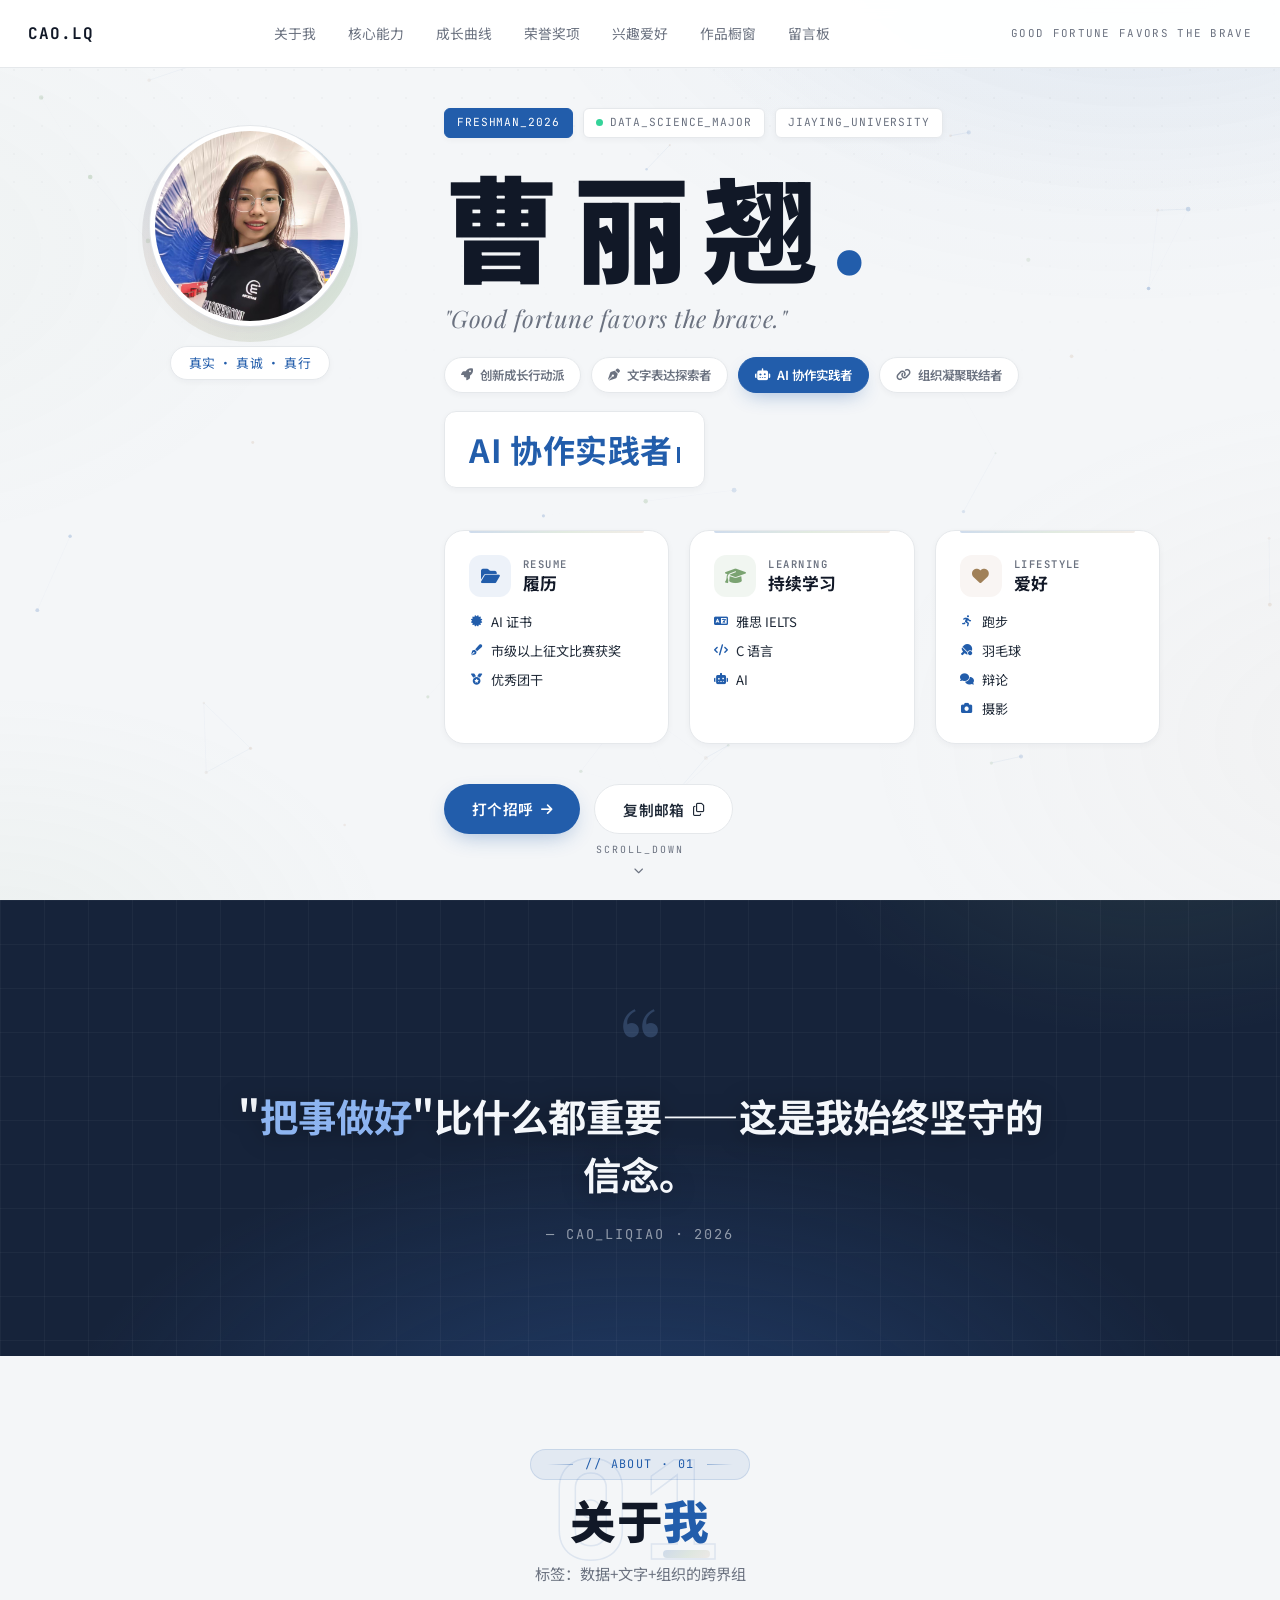
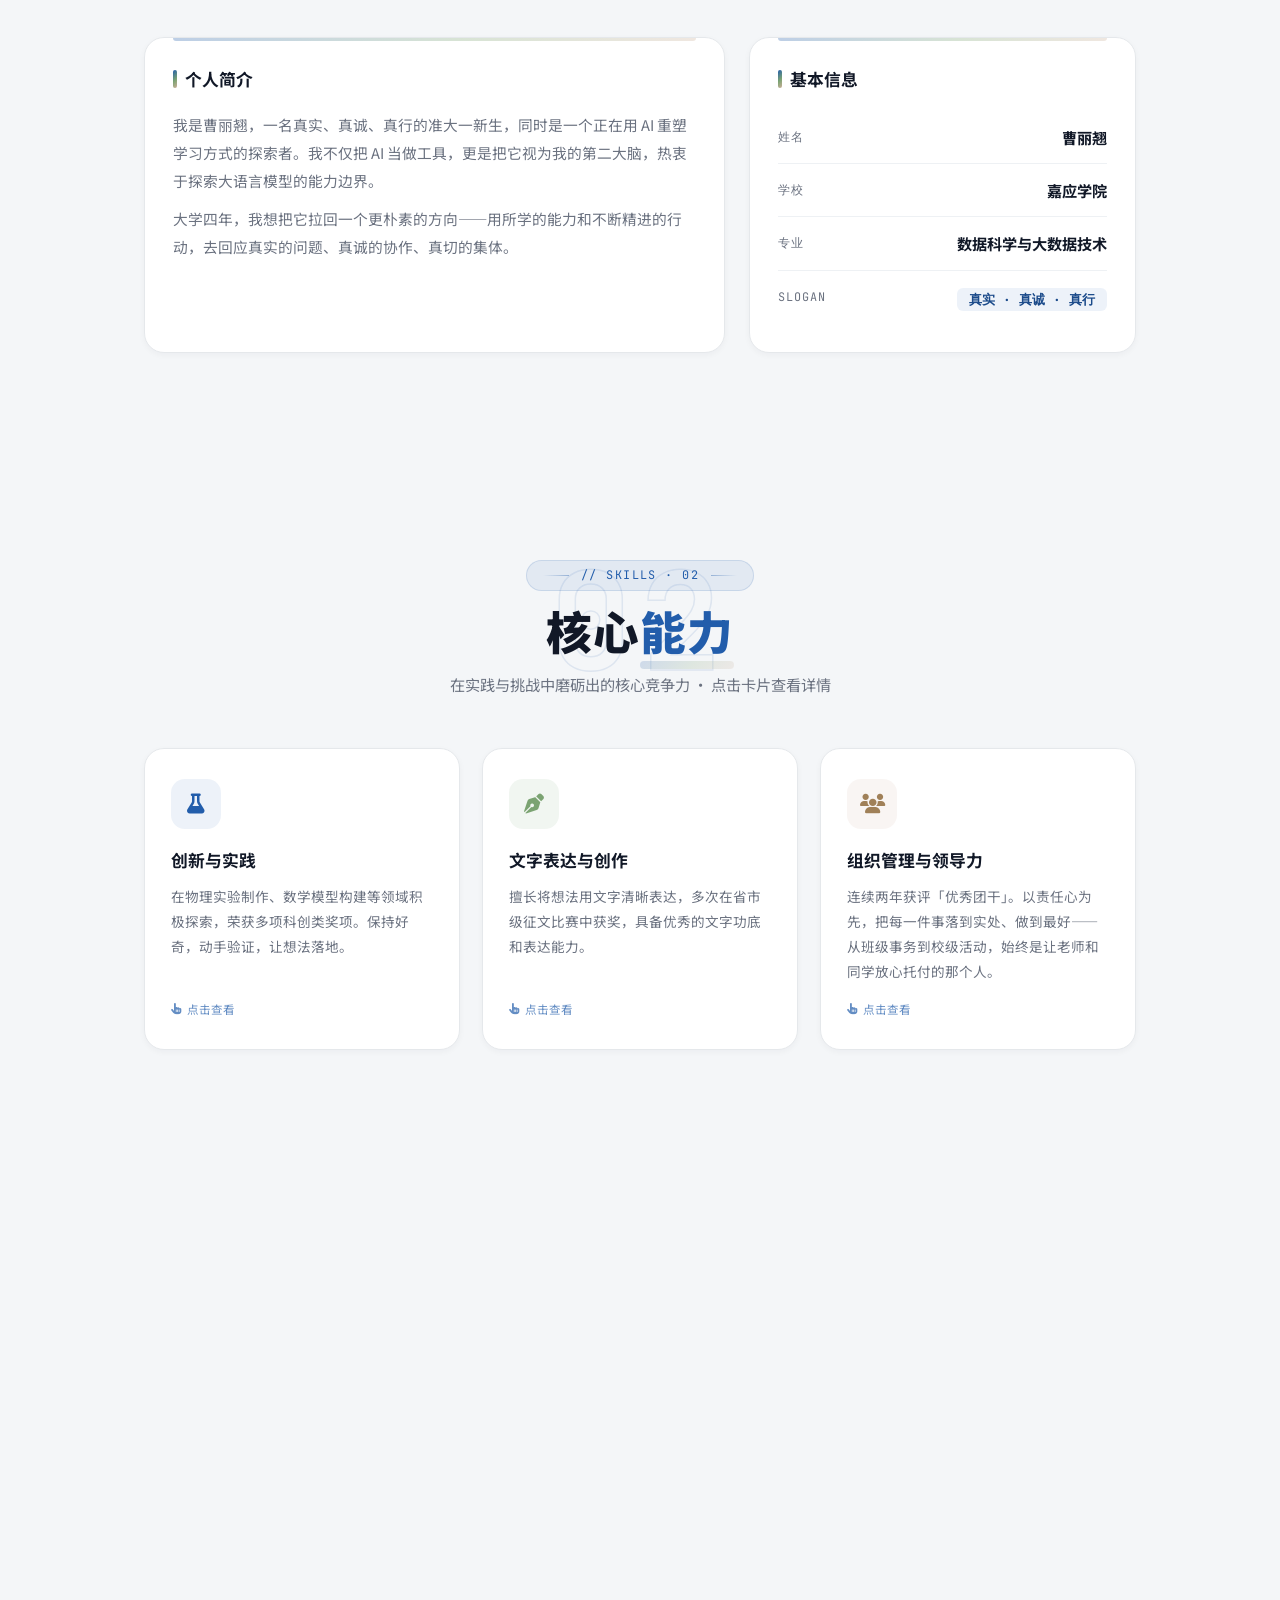
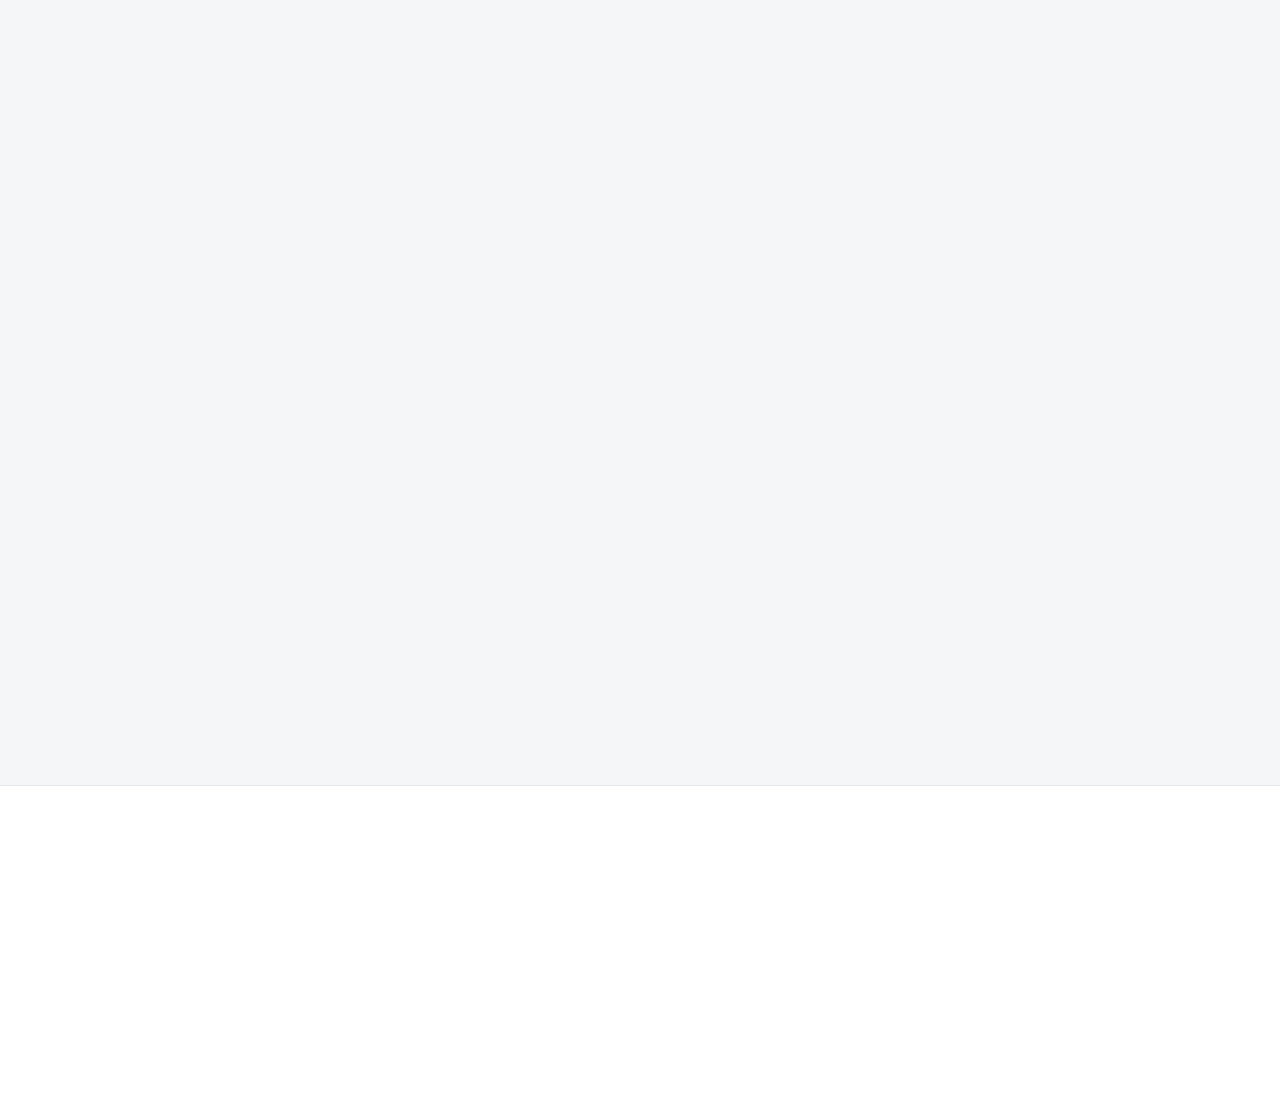
==== commit 699697e9: "update: contact copy + image optimization" ====
--- a/index.html
+++ b/index.html
@@ -435,7 +435,7 @@
                 <figcaption>首页 · 浪尖儿社区风格</figcaption>
               </figure>
               <figure>
-                <img src="assets/showcase/bead-preview.png" alt="拼豆图纸预览" loading="lazy" />
+                <img src="assets/showcase/bead-preview.jpg" alt="拼豆图纸预览" loading="lazy" />
                 <figcaption>图纸预览 · 颜色与物料清单</figcaption>
               </figure>
             </div>
@@ -502,19 +502,31 @@
     <div class="contact-bar" data-reveal>
       <div class="contact-item">
         <div class="contact-label"><i class="fa-solid fa-mobile-screen"></i>手机号</div>
-        <a href="tel:17875836825">178-7583-6825</a>
+        <div class="contact-row">
+          <a href="tel:17875836825">178-7583-6825</a>
+          <button class="contact-copy" data-copy="17875836825" aria-label="复制手机号" title="复制"><i class="fa-regular fa-copy"></i></button>
+        </div>
       </div>
       <div class="contact-item">
         <div class="contact-label"><i class="fa-solid fa-envelope"></i>邮箱</div>
-        <a href="mailto:3813271225@qq.com">3813271225@qq.com</a>
+        <div class="contact-row">
+          <a href="mailto:3813271225@qq.com">3813271225@qq.com</a>
+          <button class="contact-copy" data-copy="3813271225@qq.com" aria-label="复制邮箱" title="复制"><i class="fa-regular fa-copy"></i></button>
+        </div>
       </div>
       <div class="contact-item">
         <div class="contact-label"><i class="fa-brands fa-qq"></i>QQ</div>
-        <span>3813271225</span>
+        <div class="contact-row">
+          <span>3813271225</span>
+          <button class="contact-copy" data-copy="3813271225" aria-label="复制QQ" title="复制"><i class="fa-regular fa-copy"></i></button>
+        </div>
       </div>
       <div class="contact-item">
         <div class="contact-label"><i class="fa-solid fa-location-dot"></i>所在地</div>
-        <span>广东 · 梅州</span>
+        <div class="contact-row">
+          <span>广东 · 梅州</span>
+          <button class="contact-copy" data-copy="广东·梅州" aria-label="复制所在地" title="复制"><i class="fa-regular fa-copy"></i></button>
+        </div>
       </div>
     </div>
     <p class="footer-meta">Made with <i class="fa-solid fa-heart"></i> by 曹丽翘</p>
--- a/css/style.css
+++ b/css/style.css
@@ -2110,6 +2110,7 @@
   color: #7a5c33;
   line-height: 1.8;
 }
+.admin-notice[hidden] { display: none; }
 
 .admin-notice i { font-size: 1.1rem; margin-top: 4px; color: #c99b55; }
 .admin-notice p { margin-top: 4px; }
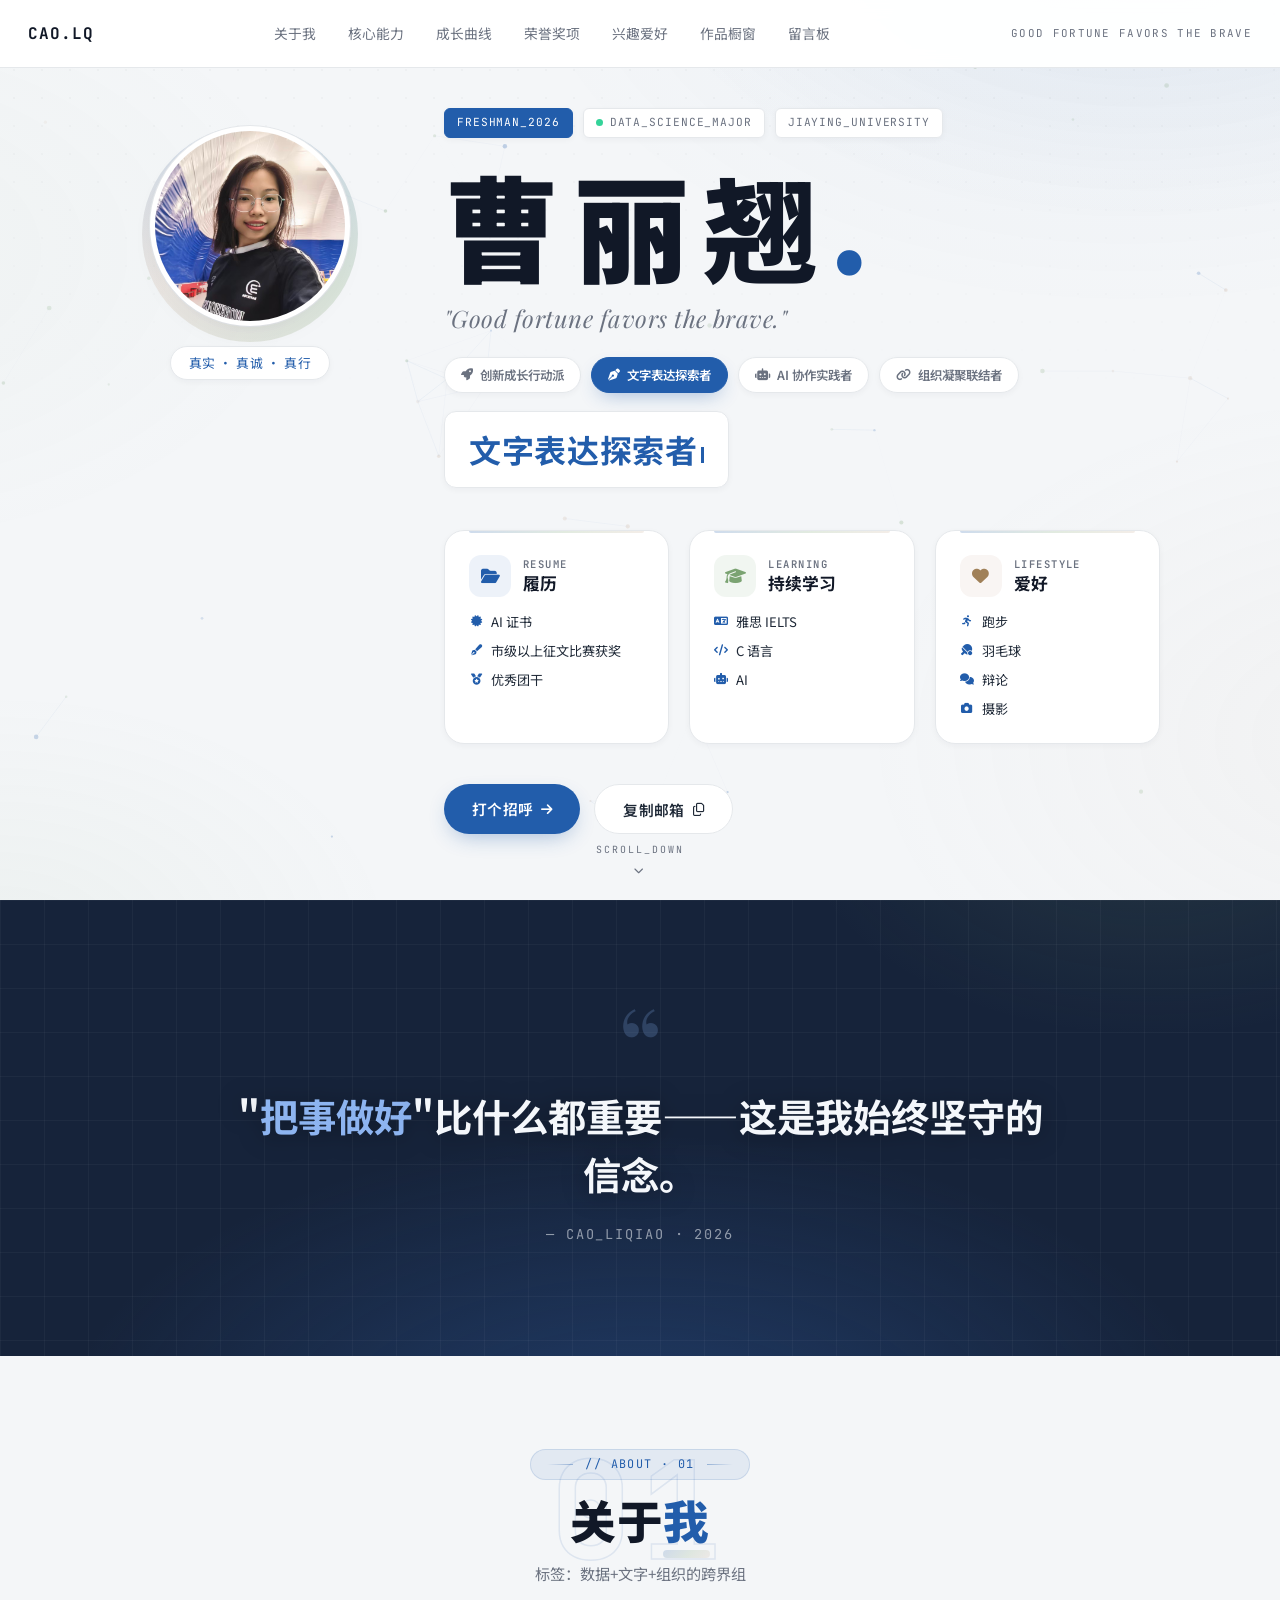
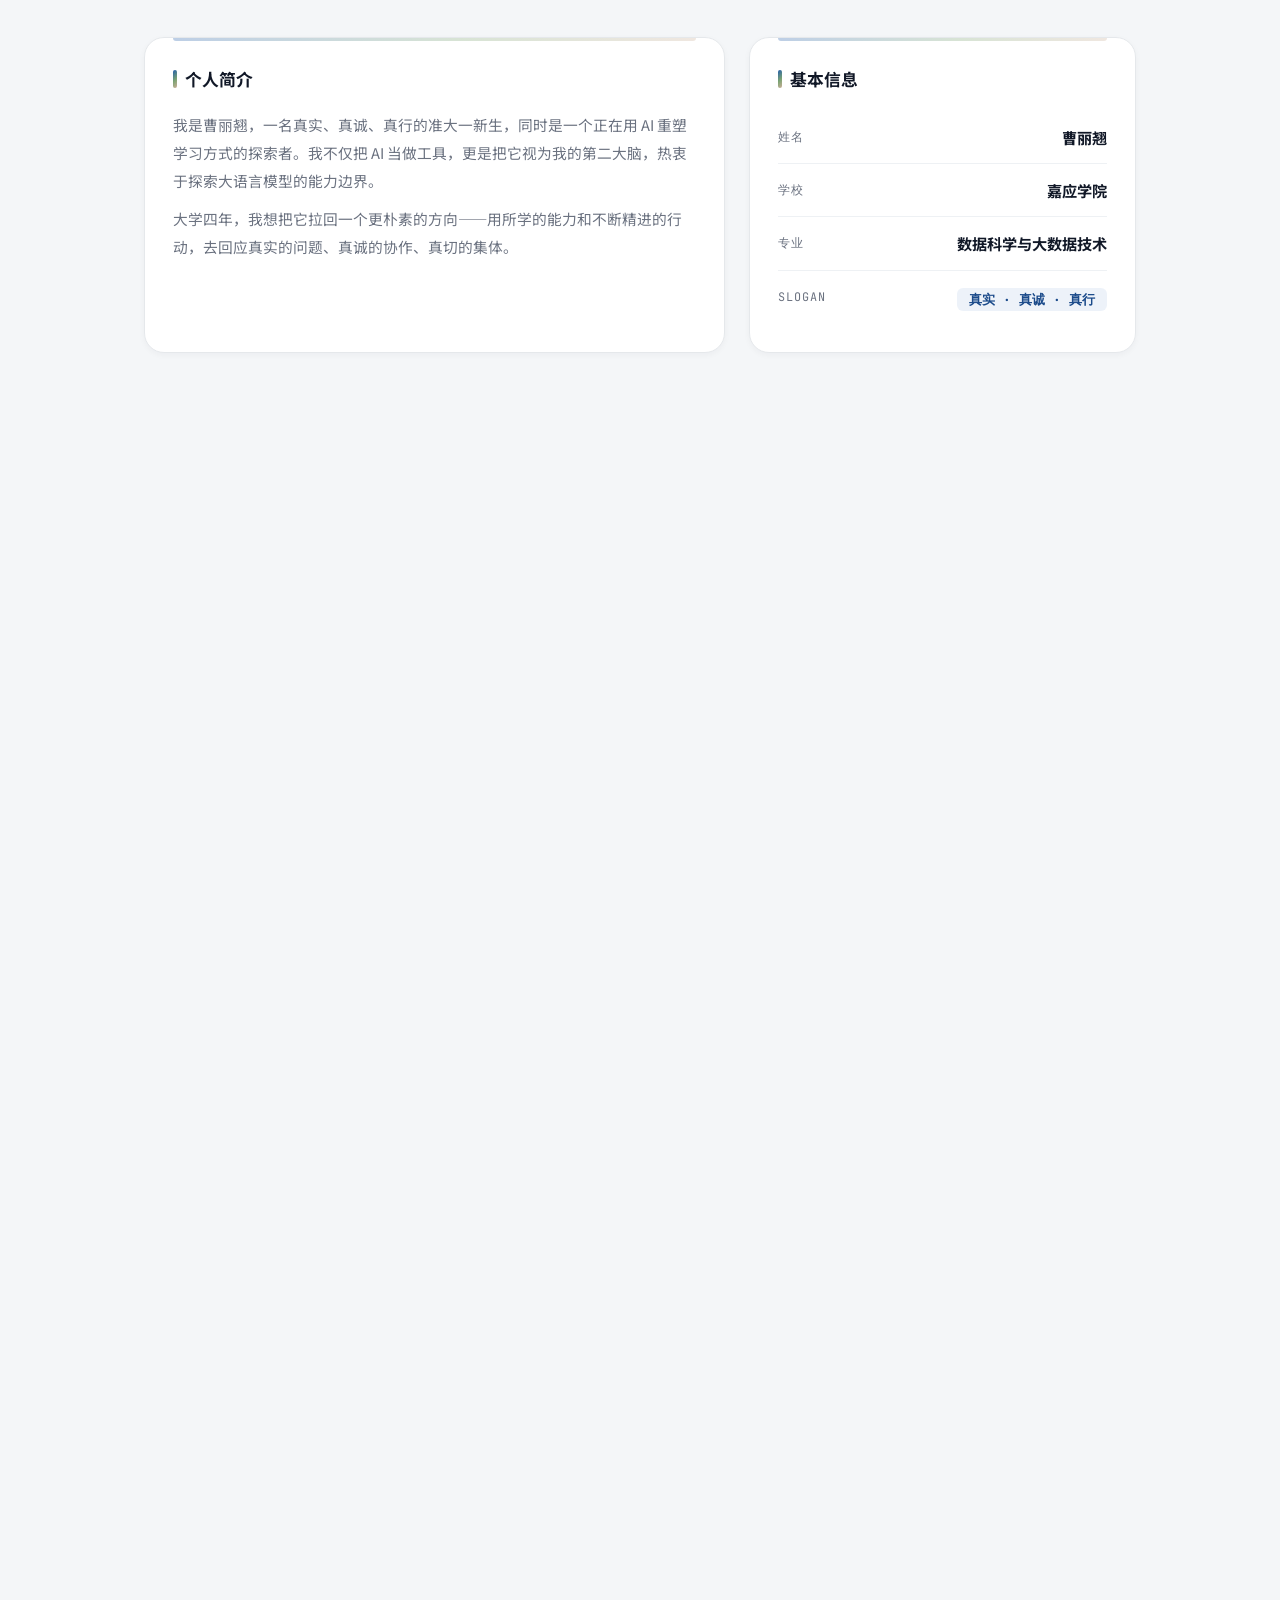
==== commit d6f2b92e: "fix(awards): remove lazy loading in modal; cache-bust assets" ====
--- a/index.html
+++ b/index.html
@@ -13,7 +13,7 @@
   <link rel="preconnect" href="https://fonts.gstatic.com" crossorigin />
   <link href="https://fonts.googleapis.com/css2?family=JetBrains+Mono:wght@400;500;600;700&family=Noto+Sans+SC:wght@300;400;500;700;900&family=Playfair+Display:ital,wght@0,400;0,700;0,900;1,400;1,700;1,900&display=swap" rel="stylesheet" />
 
-  <link rel="stylesheet" href="css/style.css" />
+  <link rel="stylesheet" href="css/style.css?v=2" />
 </head>
 <body>
 
@@ -559,7 +559,7 @@
     </div>
   </div>
 
-  <script src="js/main.js"></script>
+  <script src="js/main.js?v=2"></script>
   <script src="js/particles.js"></script>
   <script src="js/game.js"></script>
   <script src="js/config.js"></script>
--- a/css/style.css
+++ b/css/style.css
@@ -1777,6 +1777,59 @@
 .contact-item:nth-child(3) .contact-label i { color: #a08058; background: var(--c-brown-soft); }
 .contact-item:nth-child(4) .contact-label i { color: var(--c-primary); background: var(--c-primary-soft); }
 
+/* 联系信息一键复制 */
+.contact-row {
+  display: inline-flex;
+  align-items: center;
+  gap: 8px;
+  justify-content: center;
+}
+.contact-copy {
+  display: inline-flex;
+  align-items: center;
+  justify-content: center;
+  width: 30px;
+  height: 30px;
+  border: 1px solid var(--border, rgba(203,175,152,0.4));
+  background: rgba(203, 175, 152, 0.12);
+  color: var(--text-muted);
+  border-radius: 50%;
+  cursor: pointer;
+  font-size: 0.82rem;
+  transition: all 0.2s ease;
+  flex: 0 0 auto;
+}
+.contact-copy:hover {
+  color: #fff;
+  background: var(--c-primary);
+  border-color: var(--c-primary);
+  transform: translateY(-1px);
+}
+.contact-copy:active { transform: translateY(0); }
+
+/* 复制成功 Toast */
+.clip-toast {
+  position: fixed;
+  left: 50%;
+  bottom: 36px;
+  transform: translate(-50%, 20px);
+  background: var(--text-strong, #2b2b2b);
+  color: #fff;
+  padding: 10px 18px;
+  border-radius: 999px;
+  font-size: 0.85rem;
+  font-family: var(--font-mono);
+  box-shadow: 0 8px 24px rgba(0,0,0,0.18);
+  opacity: 0;
+  pointer-events: none;
+  transition: opacity 0.25s ease, transform 0.25s ease;
+  z-index: 9999;
+}
+.clip-toast.show {
+  opacity: 1;
+  transform: translate(-50%, 0);
+}
+
 .footer-meta { position: relative; font-size: 0.85rem; color: var(--text-muted); }
 .footer-meta i { color: var(--c-primary); margin: 0 3px; }
 
@@ -1871,6 +1924,15 @@
   border-radius: var(--radius-sm);
   margin-bottom: 12px;
   box-shadow: var(--shadow-md);
+  opacity: 0;
+  transform: translateY(6px);
+  transition: opacity 0.35s ease, transform 0.35s ease;
+  background: rgba(203, 175, 152, 0.12);
+  min-height: 220px;
+}
+.award-img.loaded {
+  opacity: 1;
+  transform: none;
 }
 
 /* ---------- 响应式 ---------- */
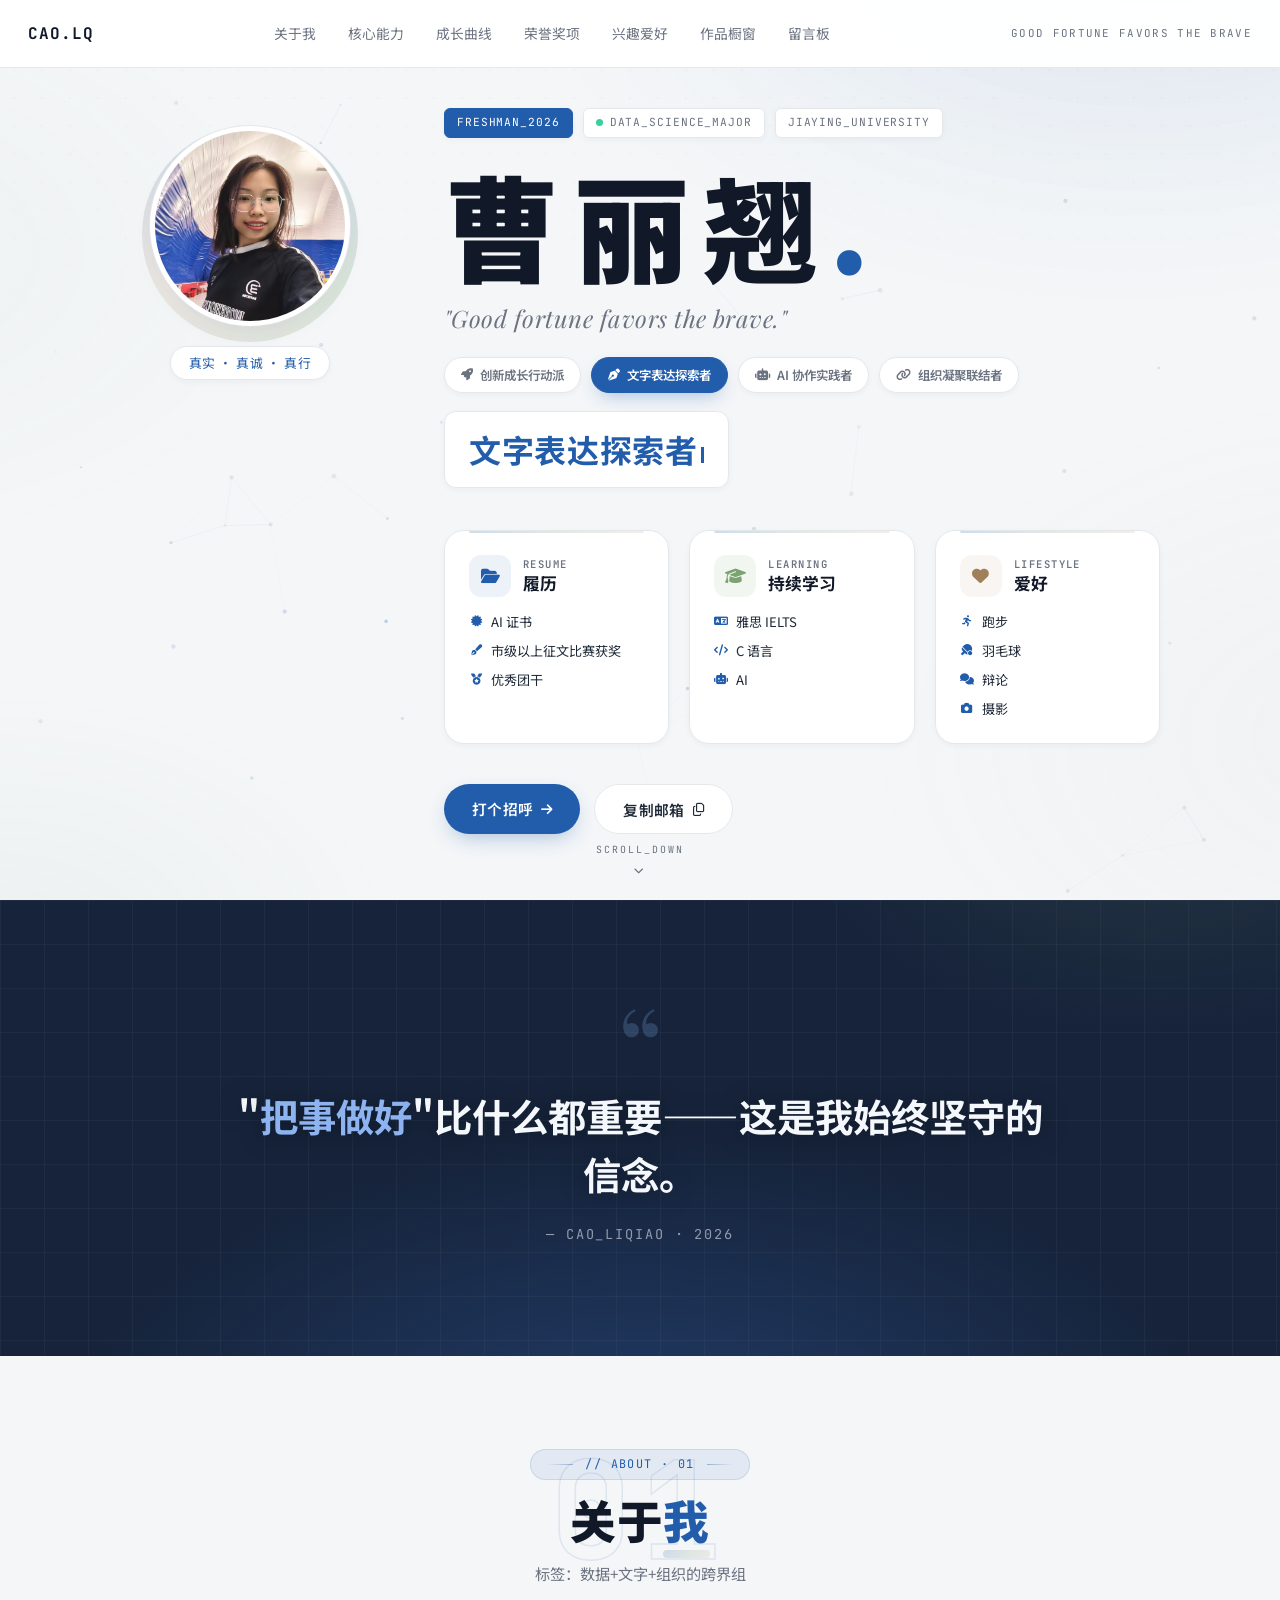
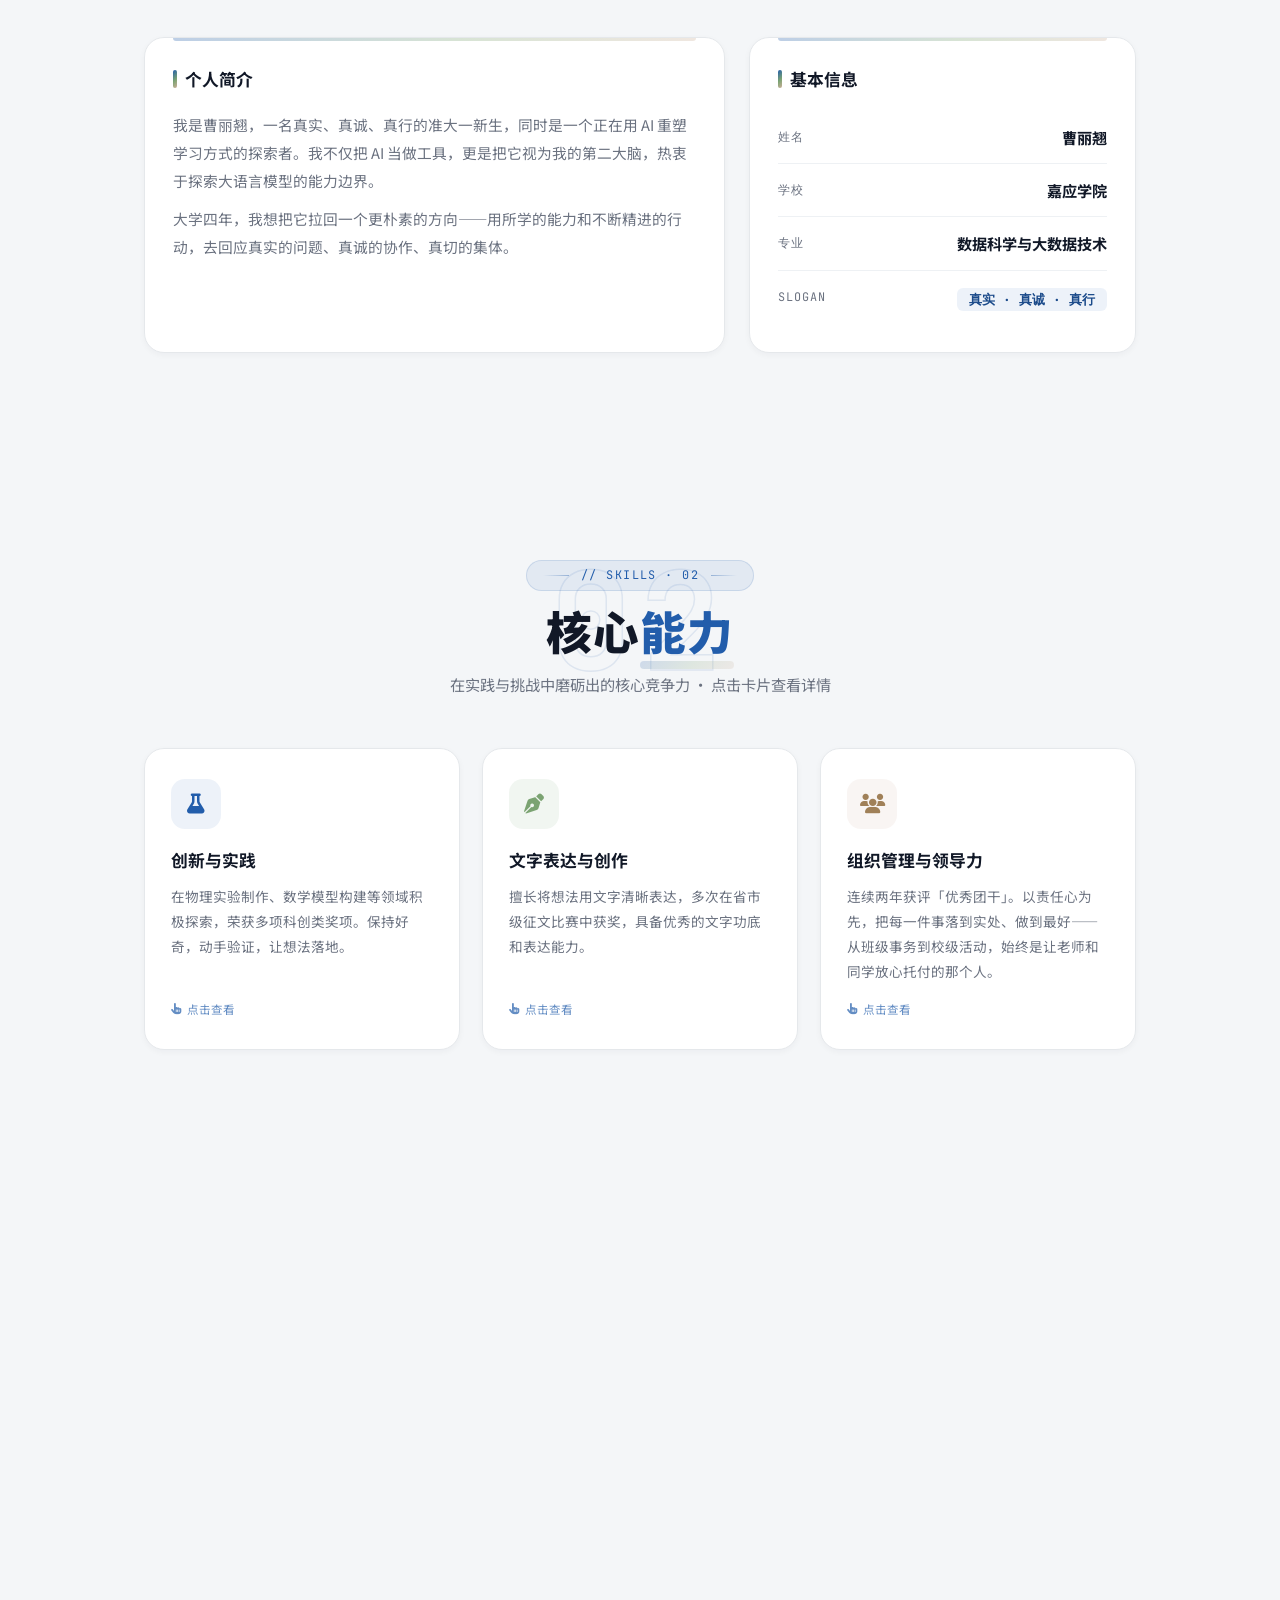
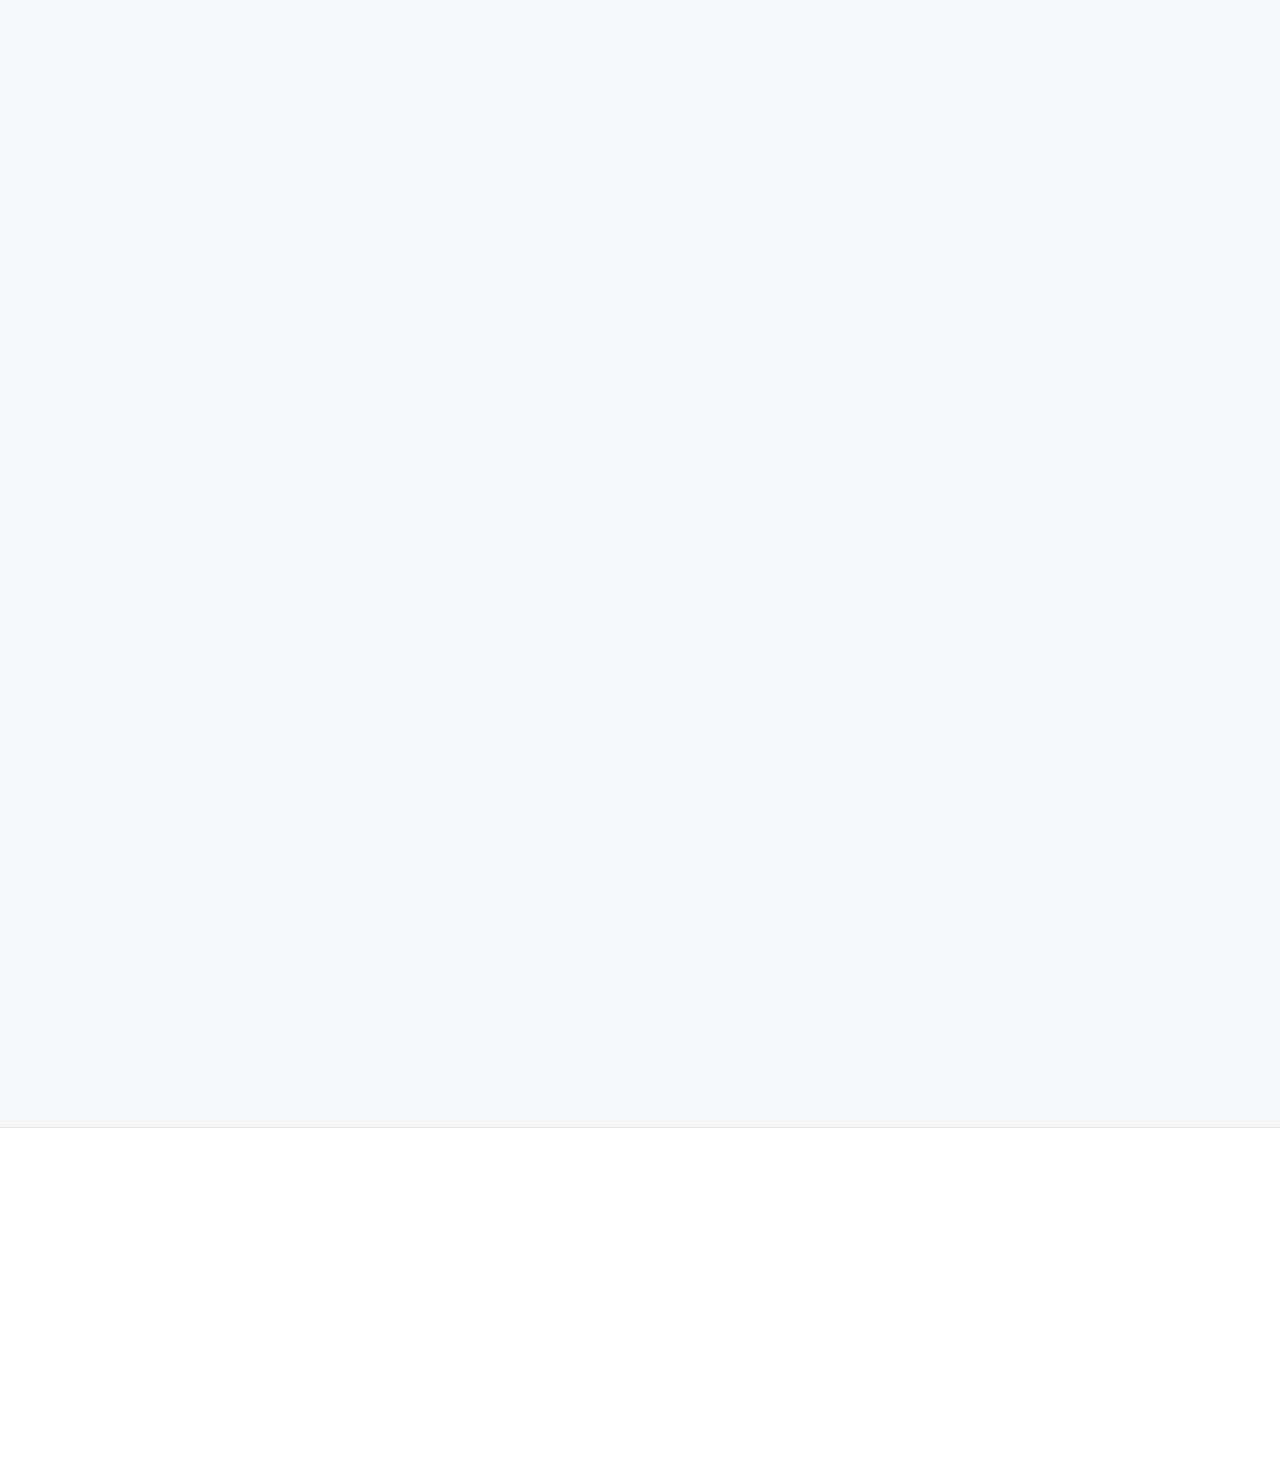
==== commit d47cca70: "feat: 打招呼按钮粒子特效 + 缓存破坏 v3" ====
--- a/index.html
+++ b/index.html
@@ -13,7 +13,7 @@
   <link rel="preconnect" href="https://fonts.gstatic.com" crossorigin />
   <link href="https://fonts.googleapis.com/css2?family=JetBrains+Mono:wght@400;500;600;700&family=Noto+Sans+SC:wght@300;400;500;700;900&family=Playfair+Display:ital,wght@0,400;0,700;0,900;1,400;1,700;1,900&display=swap" rel="stylesheet" />
 
-  <link rel="stylesheet" href="css/style.css?v=2" />
+  <link rel="stylesheet" href="css/style.css?v=3" />
 </head>
 <body>
 
@@ -128,7 +128,7 @@
         </div>
 
         <div class="hero-actions" data-reveal>
-          <a class="btn btn-primary" href="#guestbook">打个招呼 <i class="fa-solid fa-arrow-right"></i></a>
+          <a class="btn btn-primary" id="say-hi" href="#guestbook">打个招呼 <i class="fa-solid fa-arrow-right"></i></a>
           <button class="btn btn-ghost" id="copy-email">复制邮箱 <i class="fa-regular fa-copy"></i></button>
         </div>
       </div>
@@ -559,7 +559,7 @@
     </div>
   </div>
 
-  <script src="js/main.js?v=2"></script>
+  <script src="js/main.js?v=3"></script>
   <script src="js/particles.js"></script>
   <script src="js/game.js"></script>
   <script src="js/config.js"></script>
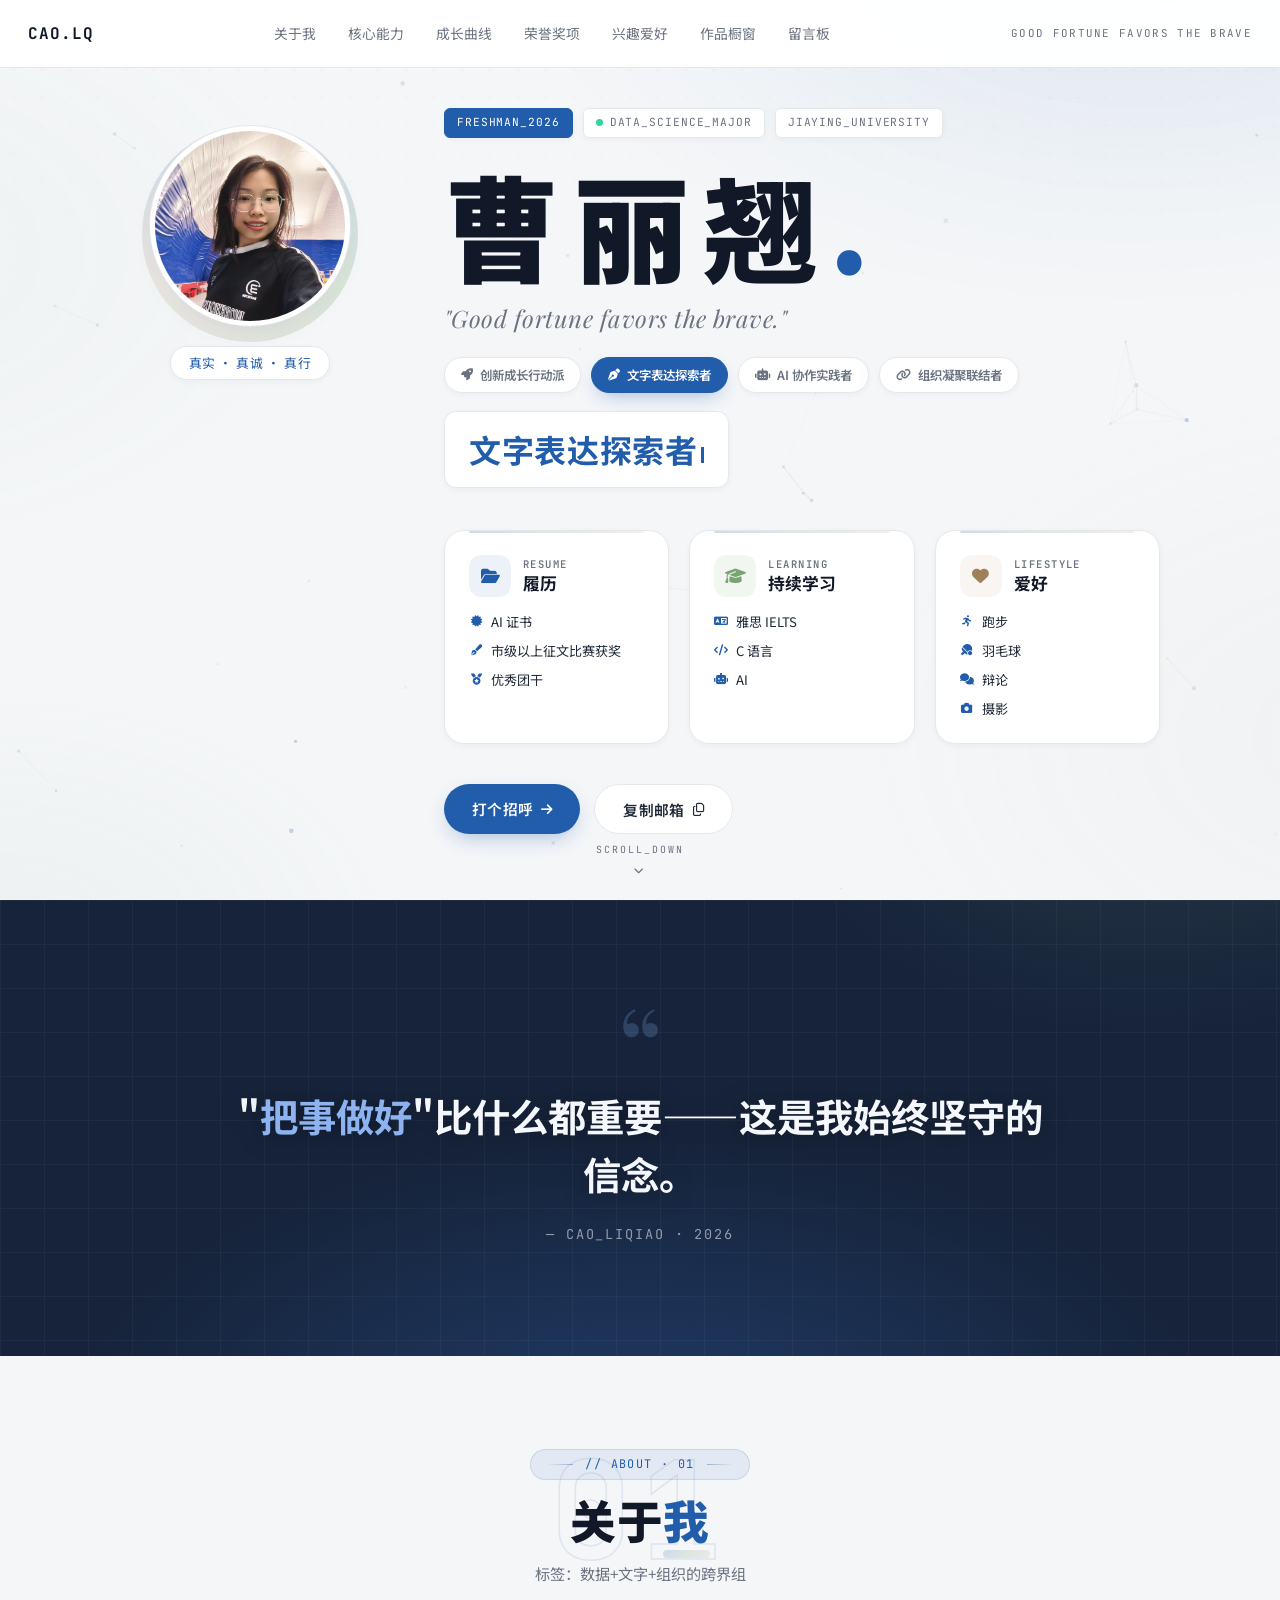
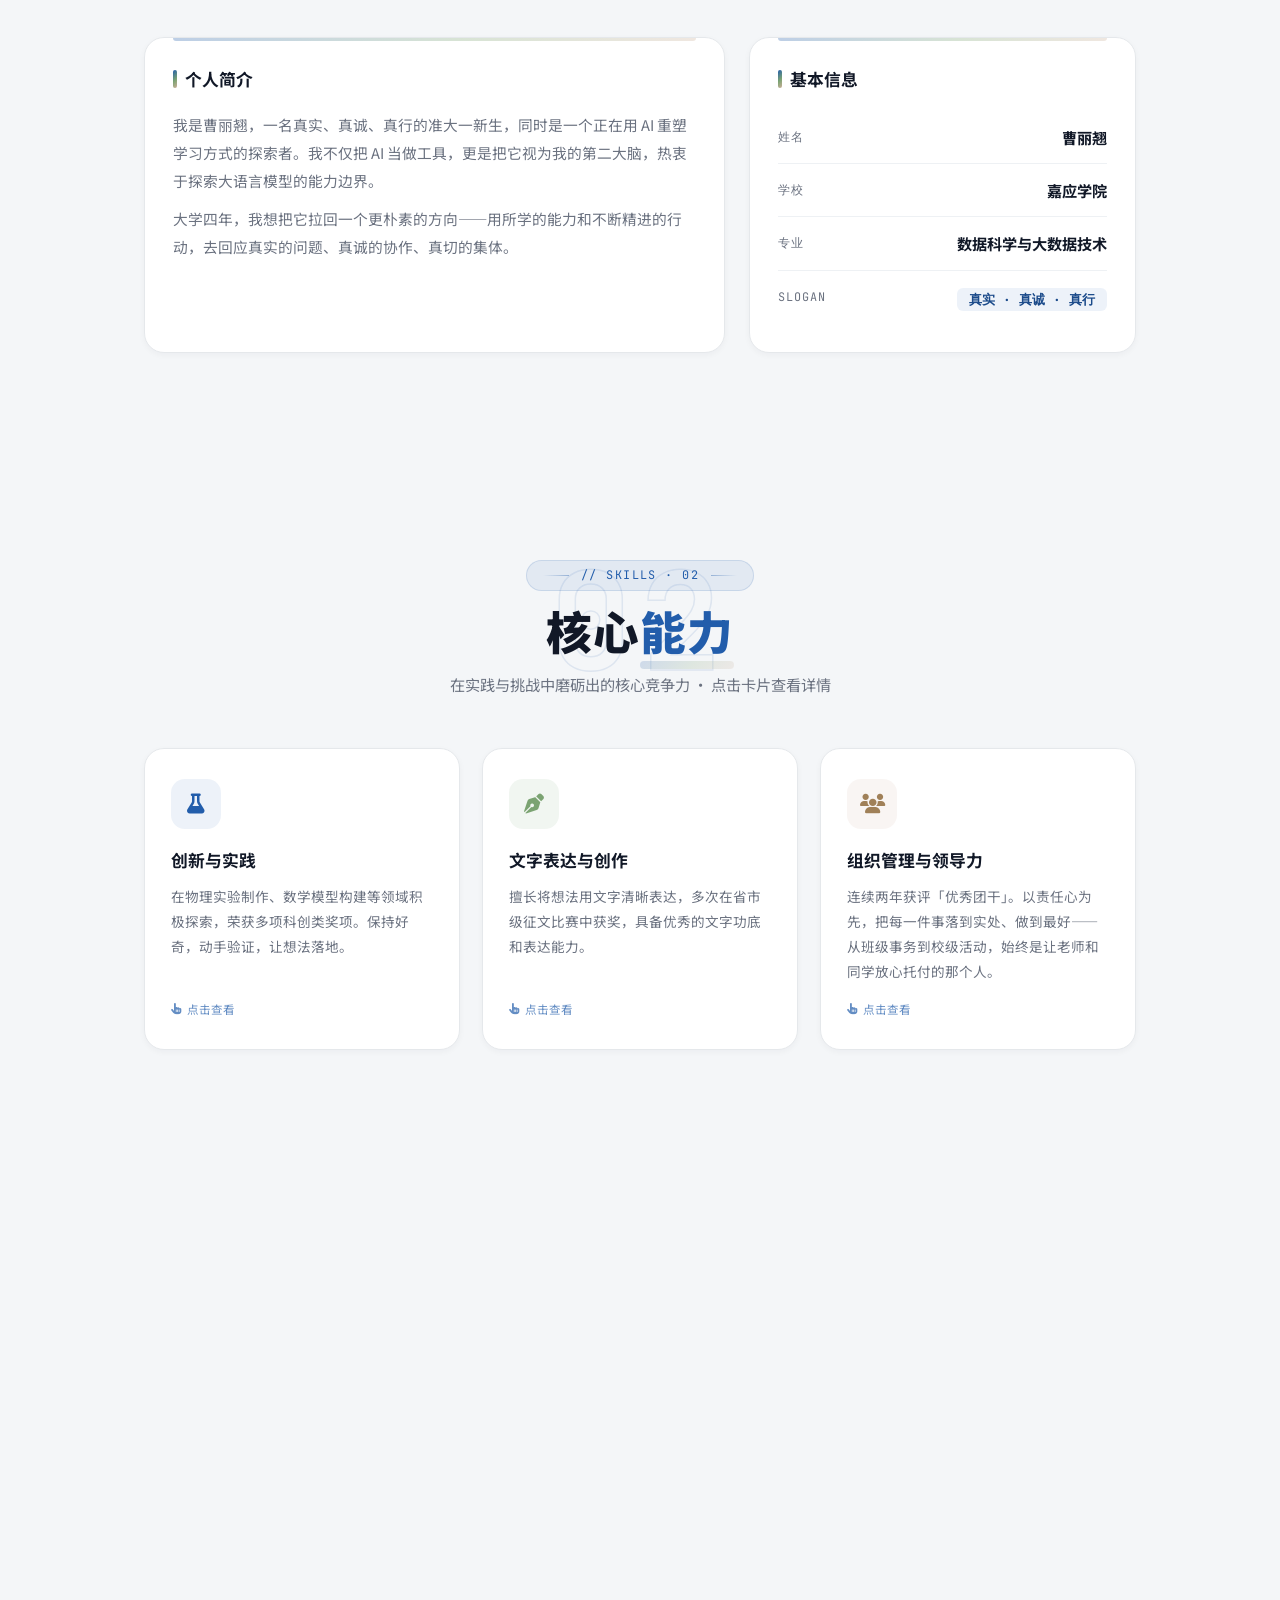
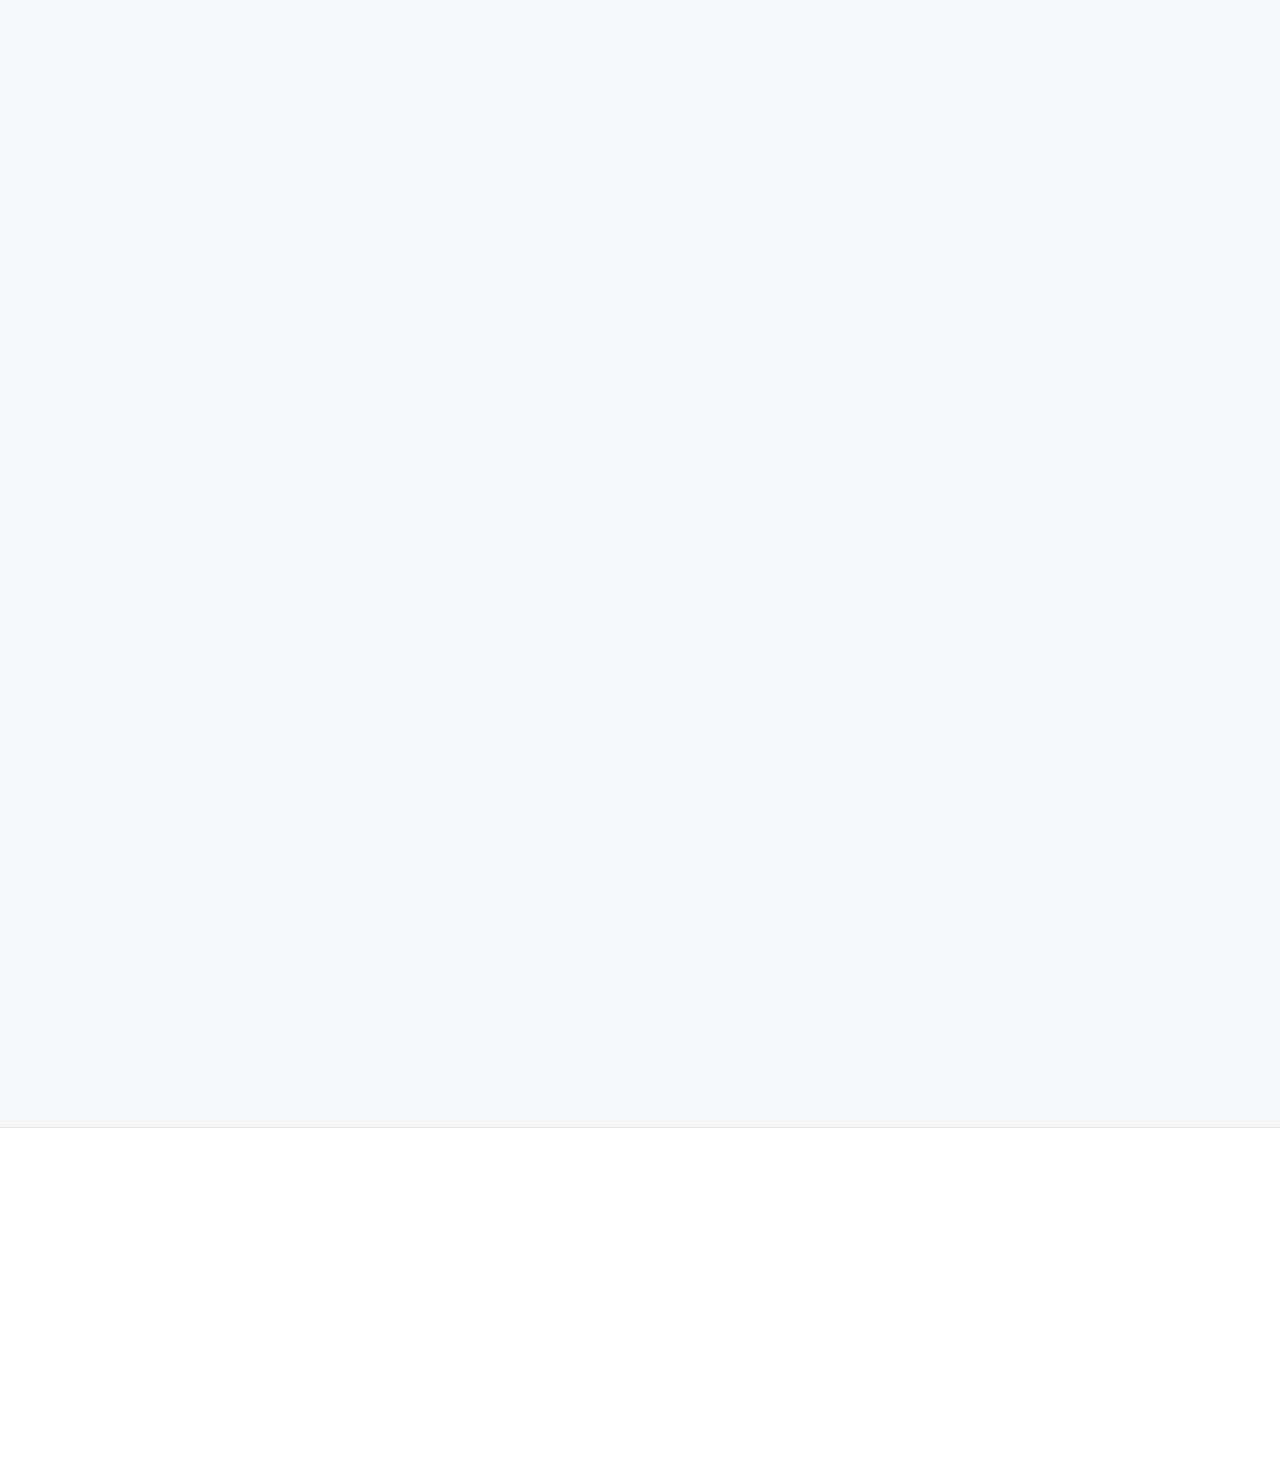
==== commit f7e393eb: "fix: 奖状弹窗图片缺失(src) + 粒子改为小圆点炸开 v4" ====
--- a/index.html
+++ b/index.html
@@ -13,7 +13,7 @@
   <link rel="preconnect" href="https://fonts.gstatic.com" crossorigin />
   <link href="https://fonts.googleapis.com/css2?family=JetBrains+Mono:wght@400;500;600;700&family=Noto+Sans+SC:wght@300;400;500;700;900&family=Playfair+Display:ital,wght@0,400;0,700;0,900;1,400;1,700;1,900&display=swap" rel="stylesheet" />
 
-  <link rel="stylesheet" href="css/style.css?v=3" />
+  <link rel="stylesheet" href="css/style.css?v=4" />
 </head>
 <body>
 
@@ -559,7 +559,7 @@
     </div>
   </div>
 
-  <script src="js/main.js?v=3"></script>
+  <script src="js/main.js?v=4"></script>
   <script src="js/particles.js"></script>
   <script src="js/game.js"></script>
   <script src="js/config.js"></script>
--- a/css/style.css
+++ b/css/style.css
@@ -1828,6 +1828,23 @@
 .clip-toast.show {
   opacity: 1;
   transform: translate(-50%, 0);
+}
+
+/* ---------- 「打个招呼」粒子特效层 ---------- */
+#greet-layer {
+  position: fixed;
+  inset: 0;
+  pointer-events: none;
+  overflow: hidden;
+  z-index: 9998;
+}
+.greet-particle {
+  position: fixed;
+  pointer-events: none;
+  user-select: none;
+  line-height: 1;
+  will-change: transform, opacity;
+  filter: drop-shadow(0 2px 4px rgba(0,0,0,0.12));
 }
 
 .footer-meta { position: relative; font-size: 0.85rem; color: var(--text-muted); }
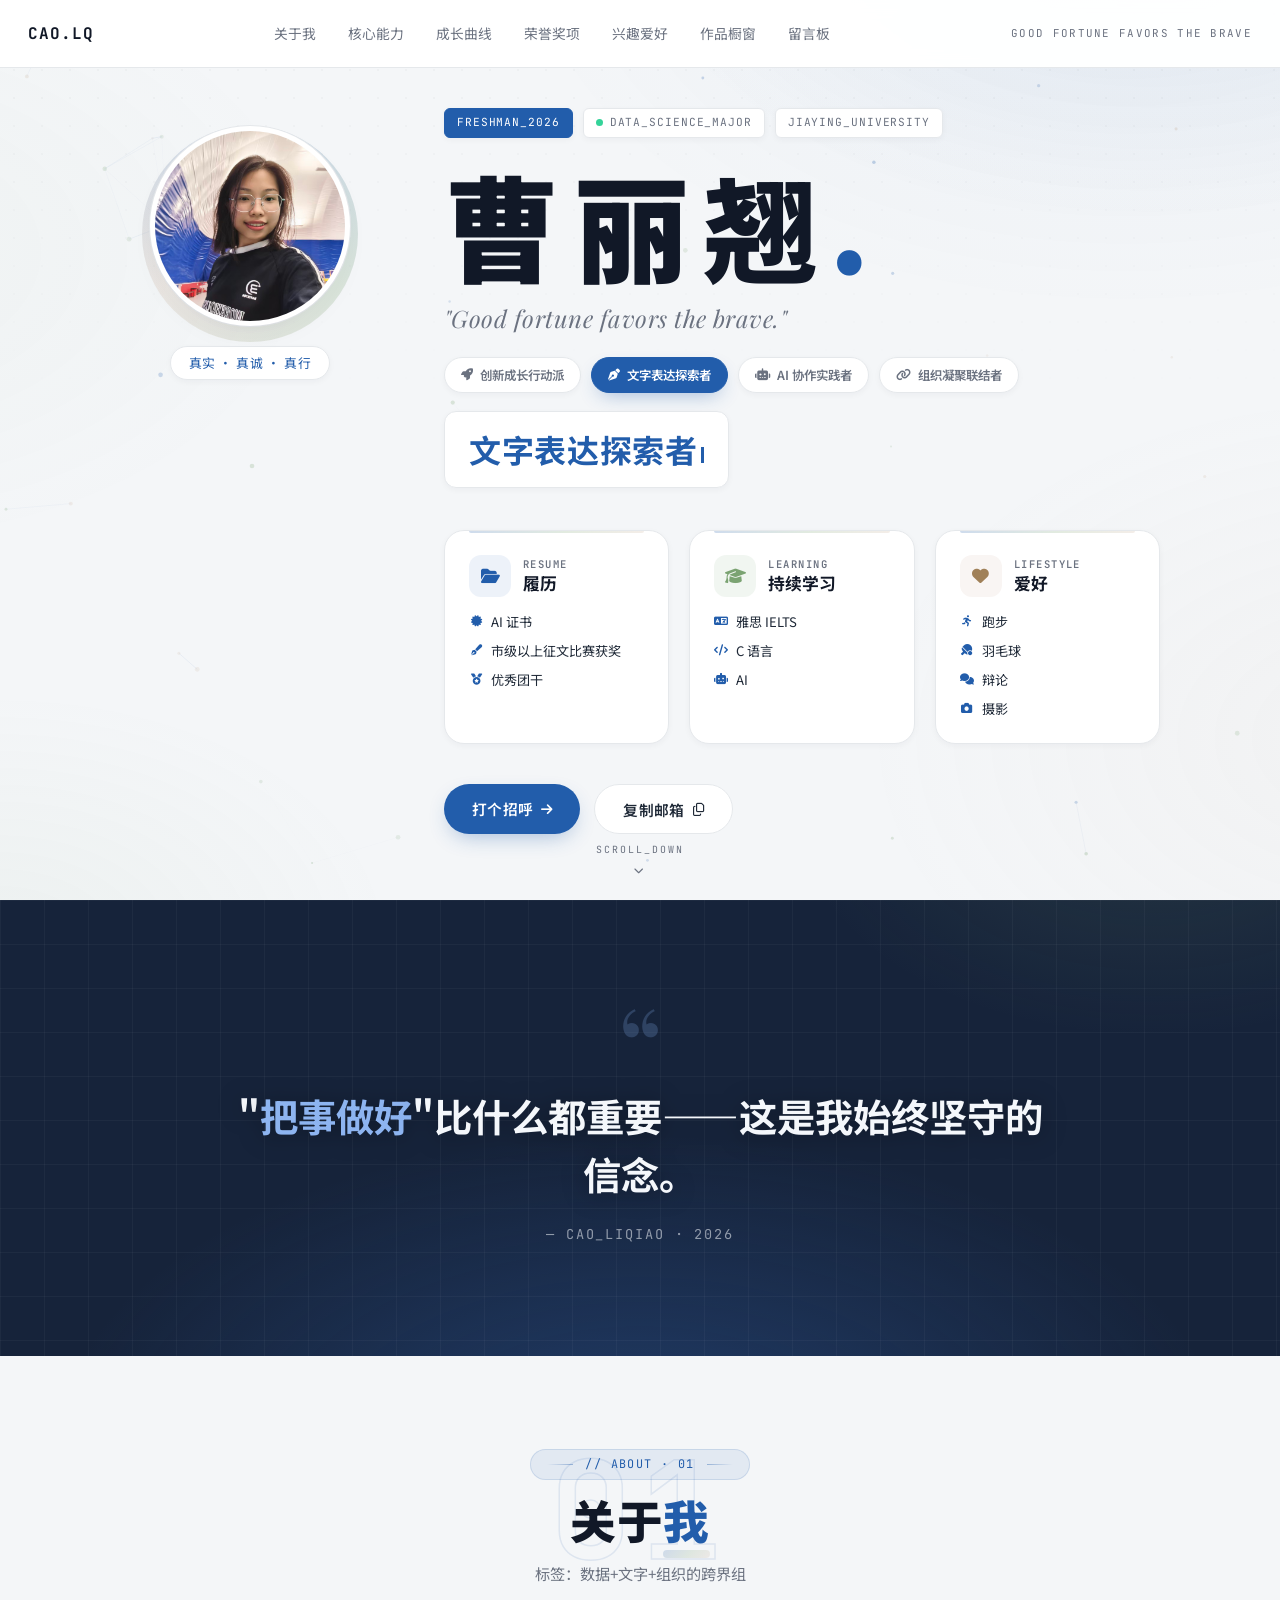
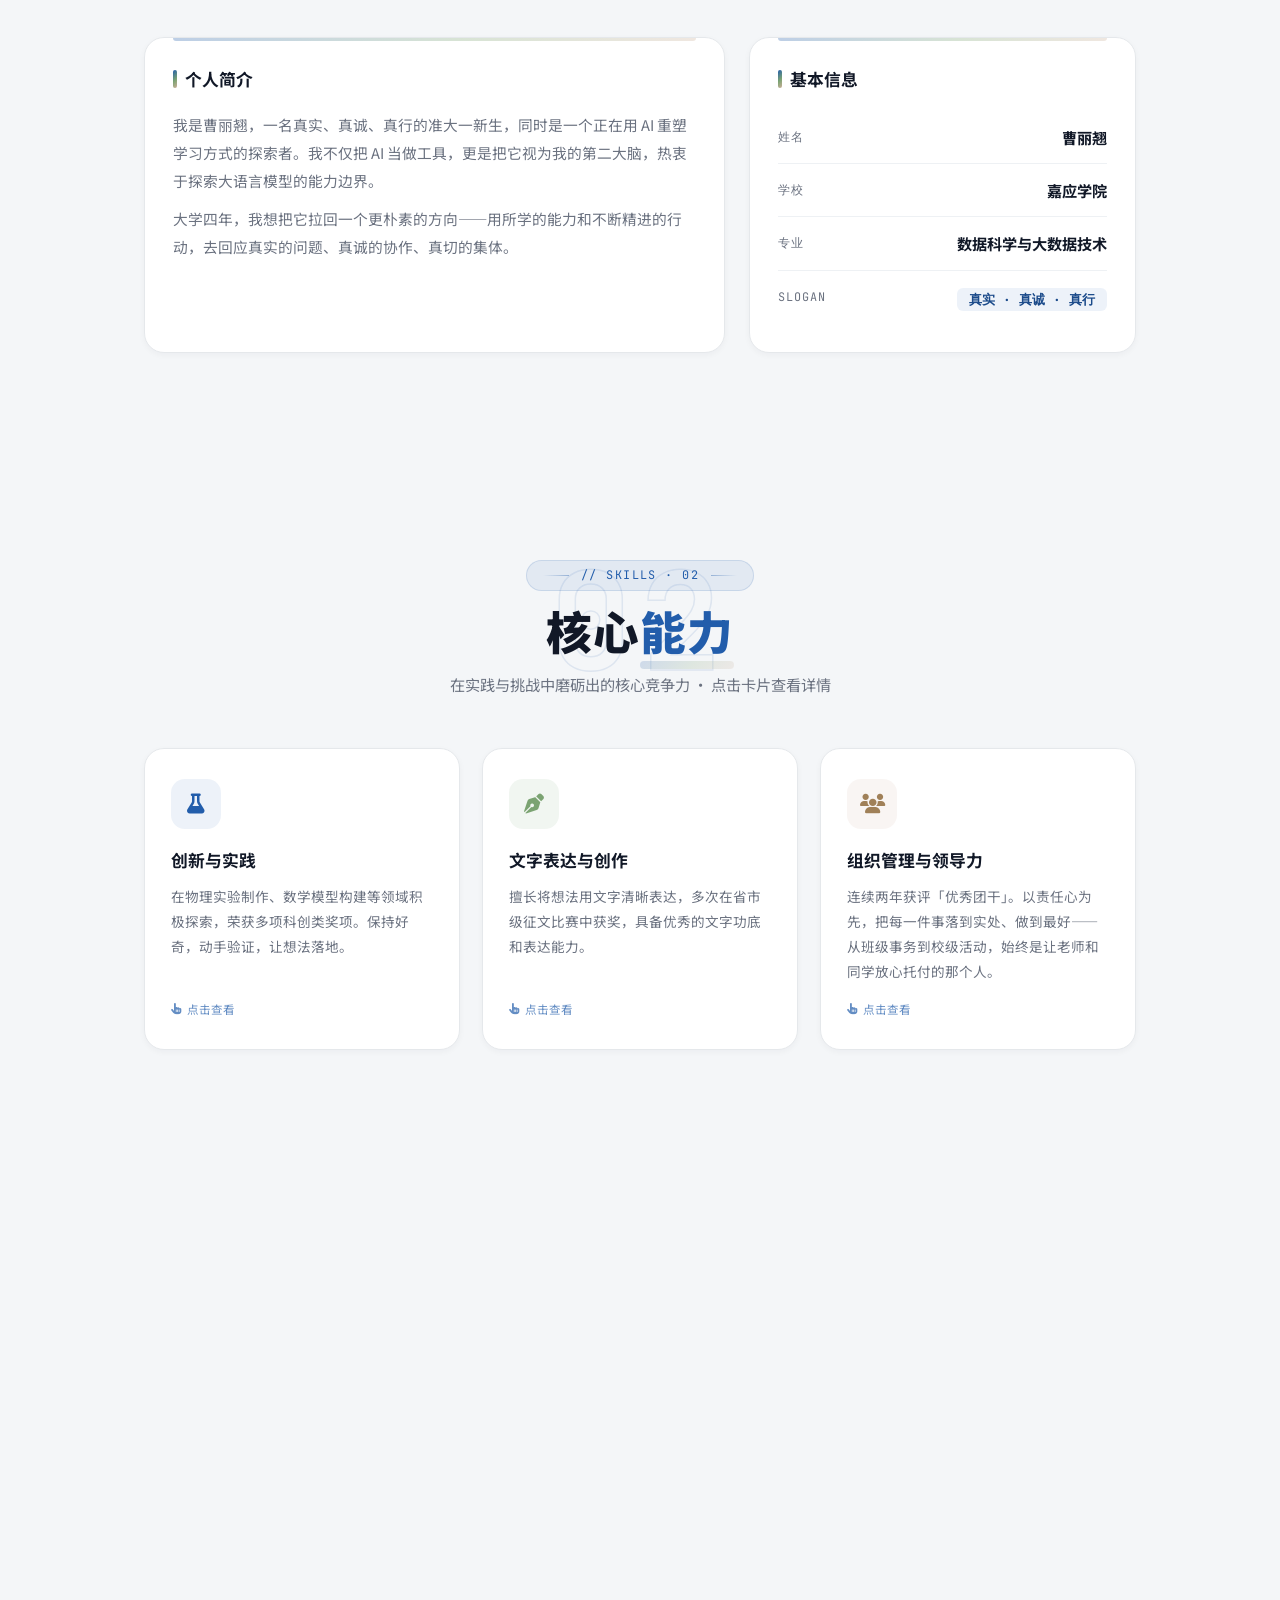
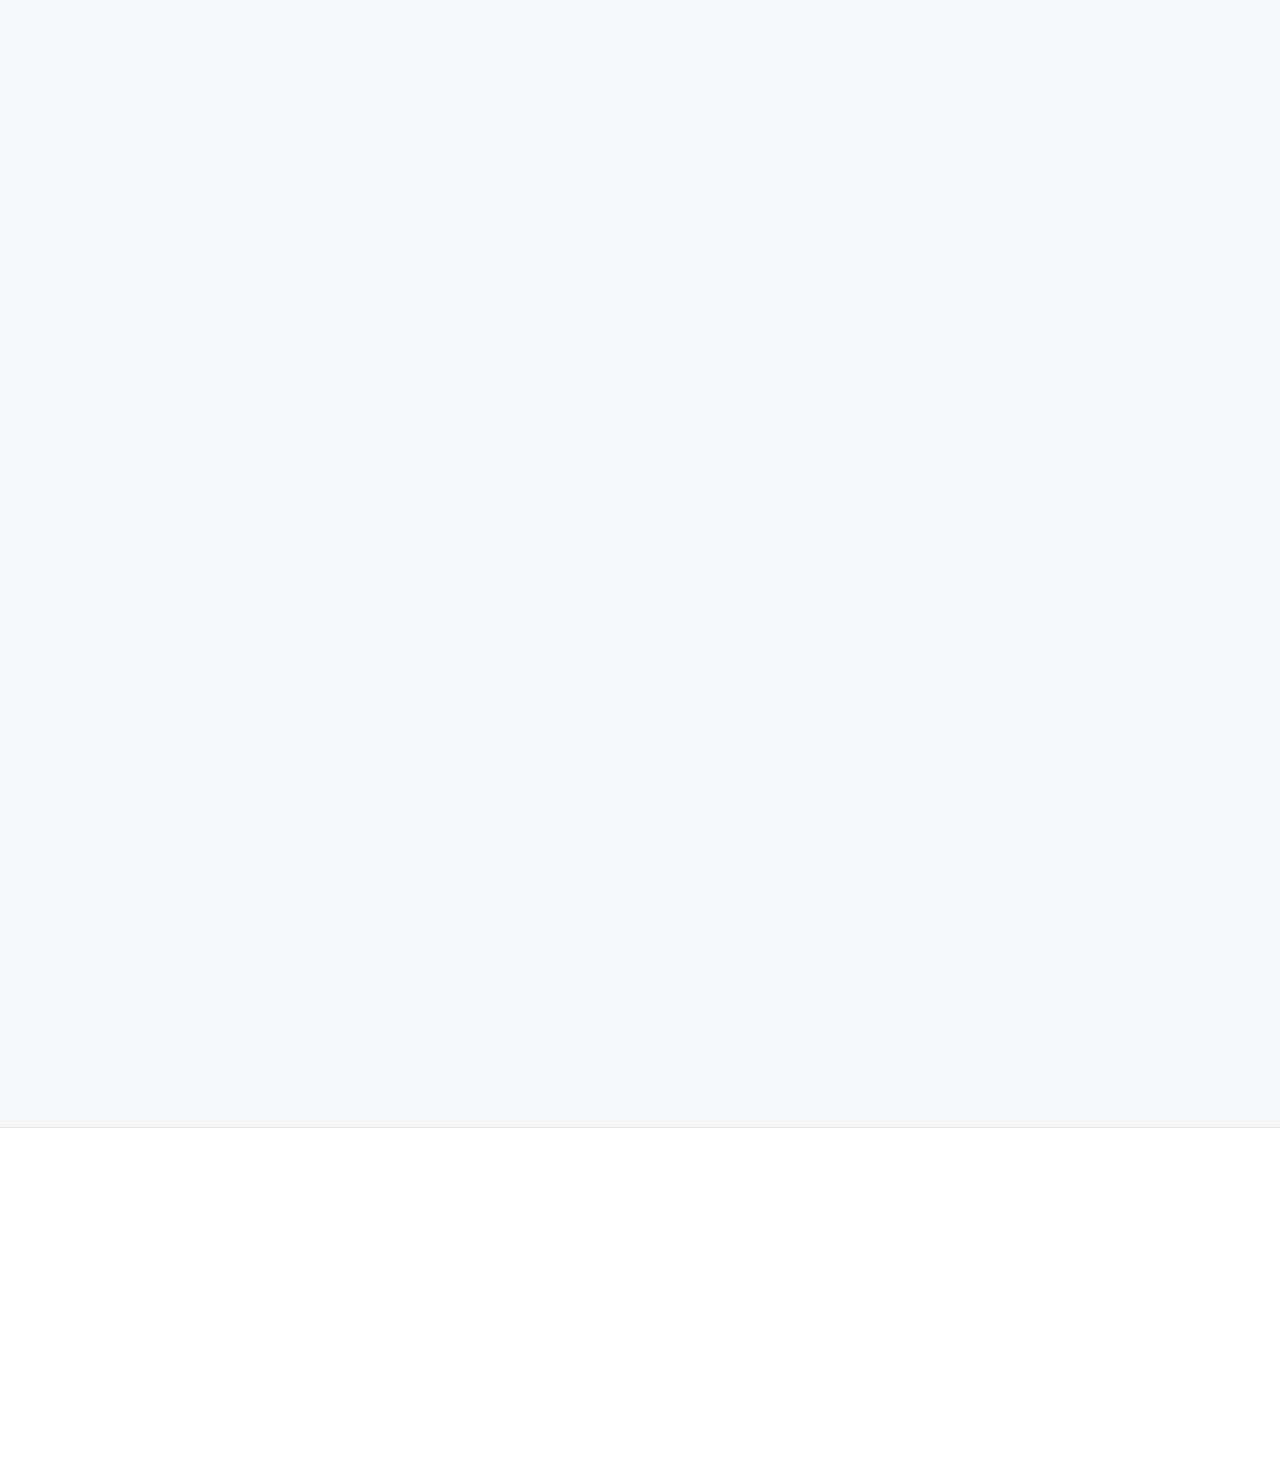
==== commit f23ebb4c: "fix: 打个招呼按钮不再跳转页面（preventDefault）+ cache-bust v5" ====
--- a/index.html
+++ b/index.html
@@ -559,7 +559,7 @@
     </div>
   </div>
 
-  <script src="js/main.js?v=4"></script>
+  <script src="js/main.js?v=5"></script>
   <script src="js/particles.js"></script>
   <script src="js/game.js"></script>
   <script src="js/config.js"></script>
--- a/css/style.css
+++ b/css/style.css
@@ -1842,9 +1842,9 @@
   position: fixed;
   pointer-events: none;
   user-select: none;
-  line-height: 1;
+  border-radius: 50%;
   will-change: transform, opacity;
-  filter: drop-shadow(0 2px 4px rgba(0,0,0,0.12));
+  box-shadow: 0 1px 3px rgba(0,0,0,0.18);
 }
 
 .footer-meta { position: relative; font-size: 0.85rem; color: var(--text-muted); }
@@ -1941,15 +1941,8 @@
   border-radius: var(--radius-sm);
   margin-bottom: 12px;
   box-shadow: var(--shadow-md);
-  opacity: 0;
-  transform: translateY(6px);
-  transition: opacity 0.35s ease, transform 0.35s ease;
   background: rgba(203, 175, 152, 0.12);
   min-height: 220px;
-}
-.award-img.loaded {
-  opacity: 1;
-  transform: none;
 }
 
 /* ---------- 响应式 ---------- */
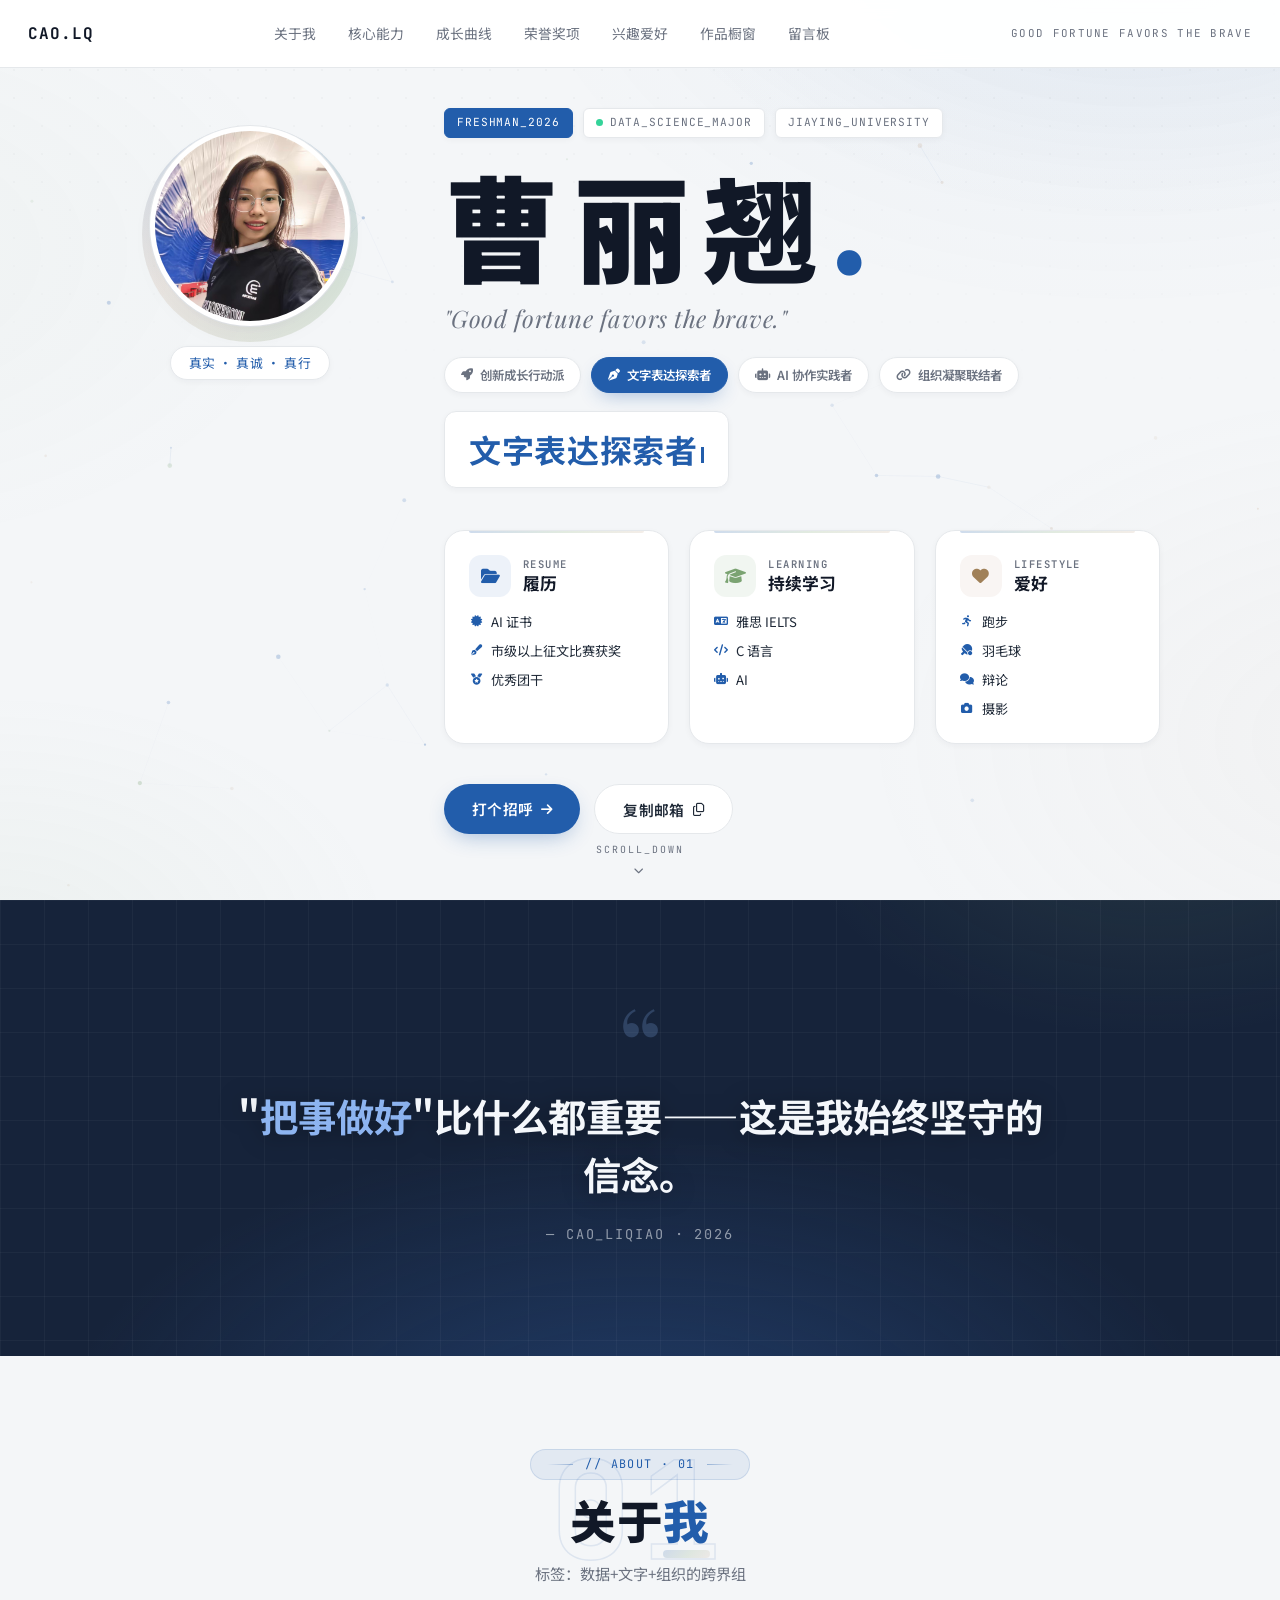
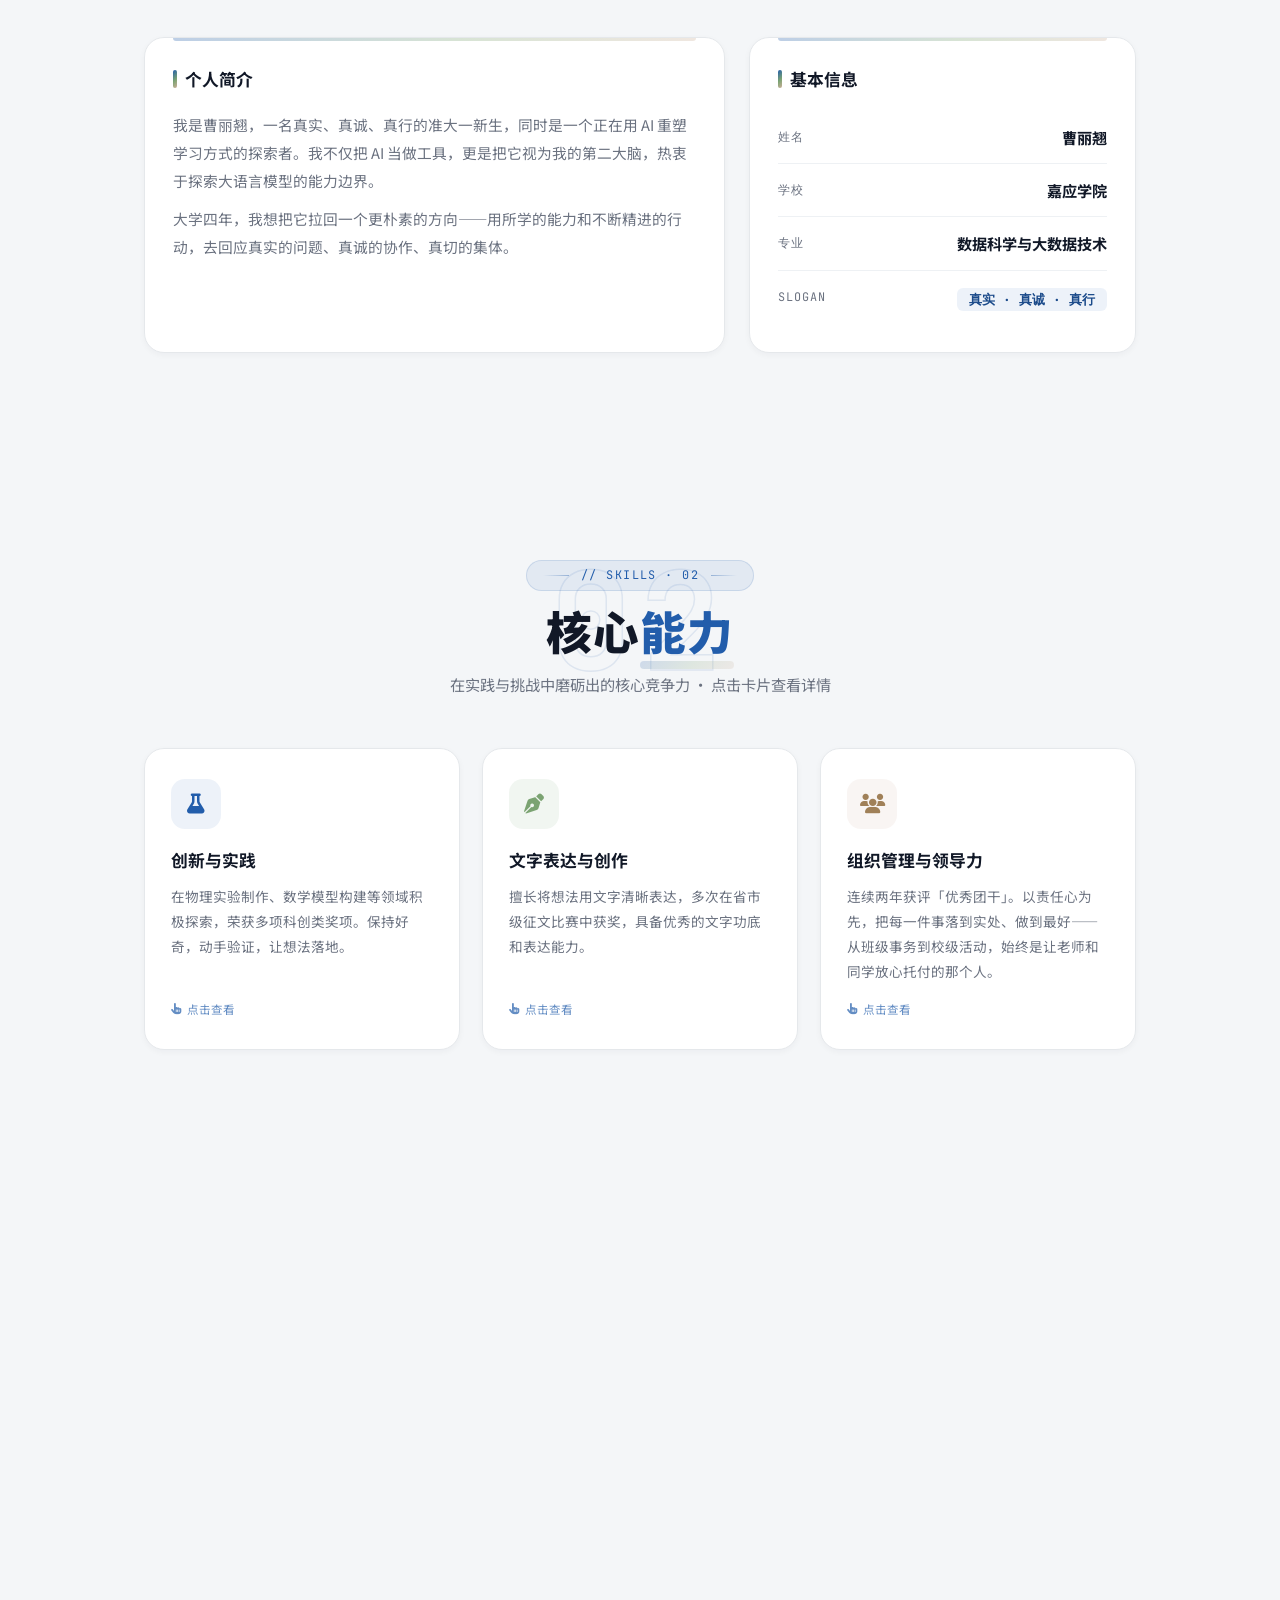
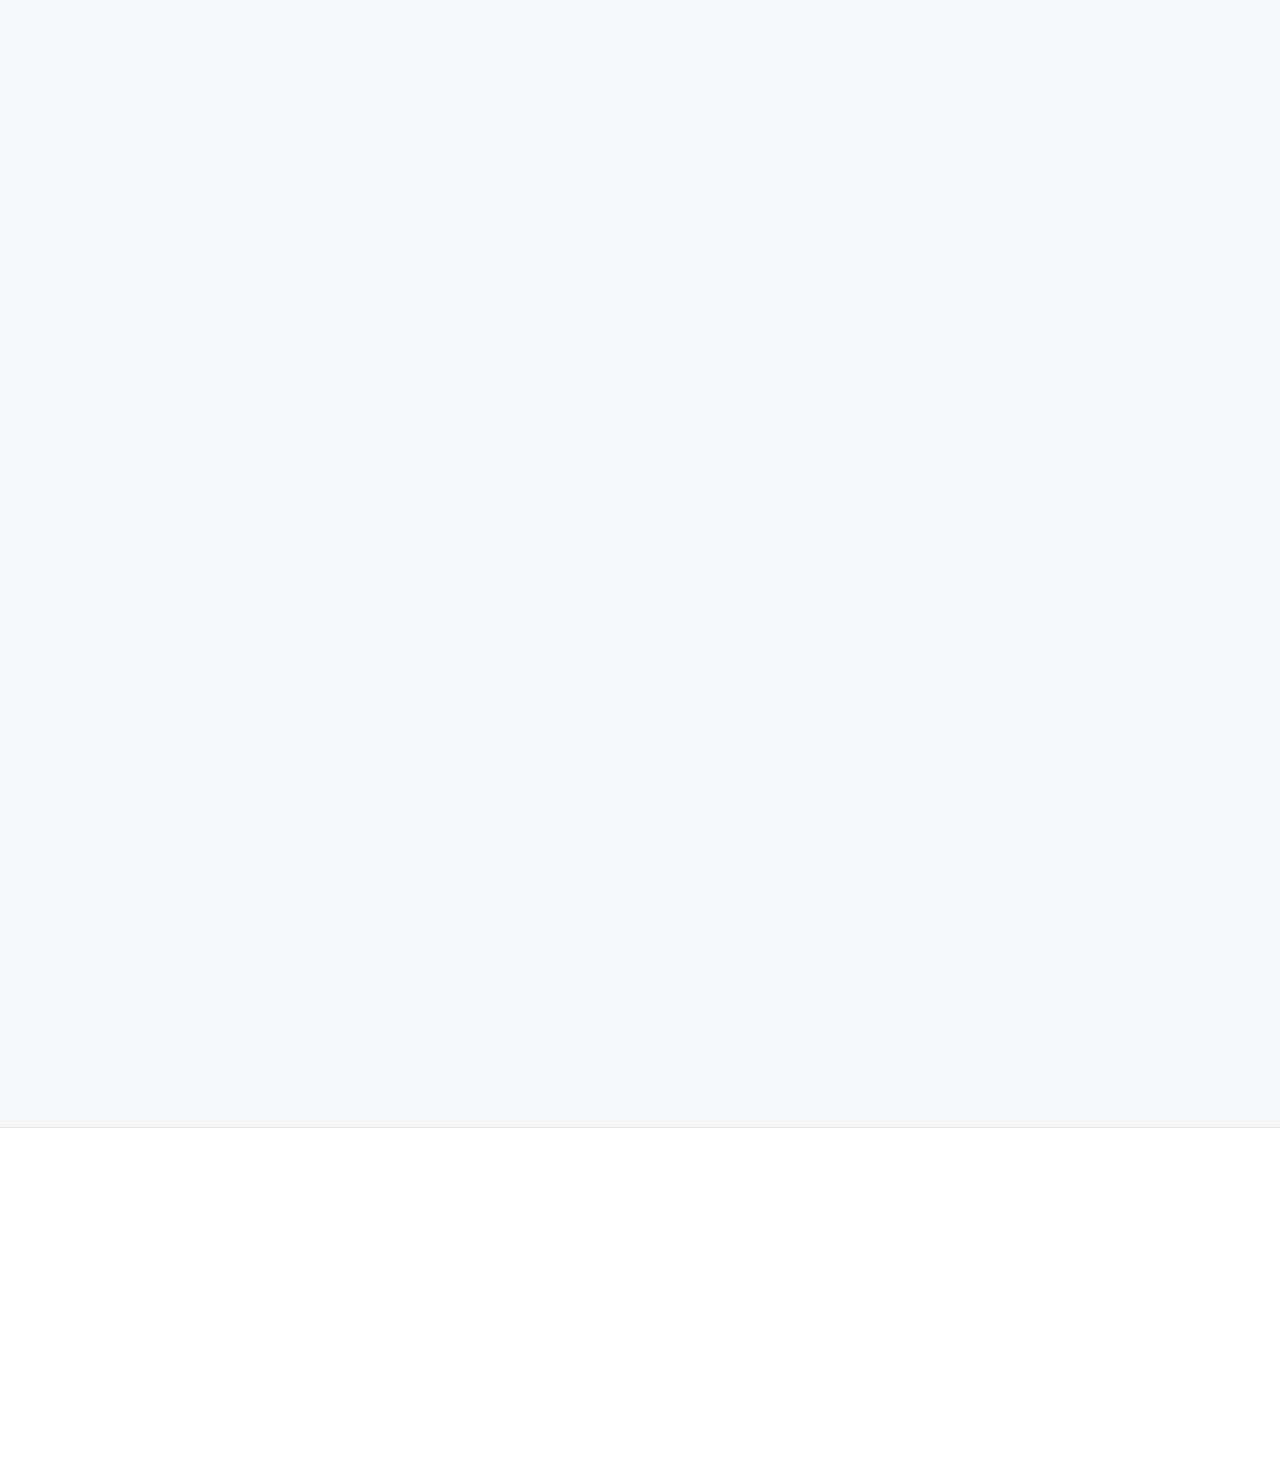
==== commit f9d1d56b: "文案调整：坦克大战标题去掉「附加题」前缀" ====
--- a/index.html
+++ b/index.html
@@ -379,7 +379,7 @@
         <div class="showcase-card" data-reveal>
           <div class="showcase-head">
             <div>
-              <h3>附加题 · 坦克大战 <span class="showcase-en">Battle City</span></h3>
+              <h3>坦克大战 <span class="showcase-en">Battle City</span></h3>
               <p class="showcase-desc">保护基地 · 消灭敌军 · WASD / 方向键移动 · Space 开火</p>
             </div>
             <button class="btn btn-primary" id="game-start">▶ 开始游戏</button>
